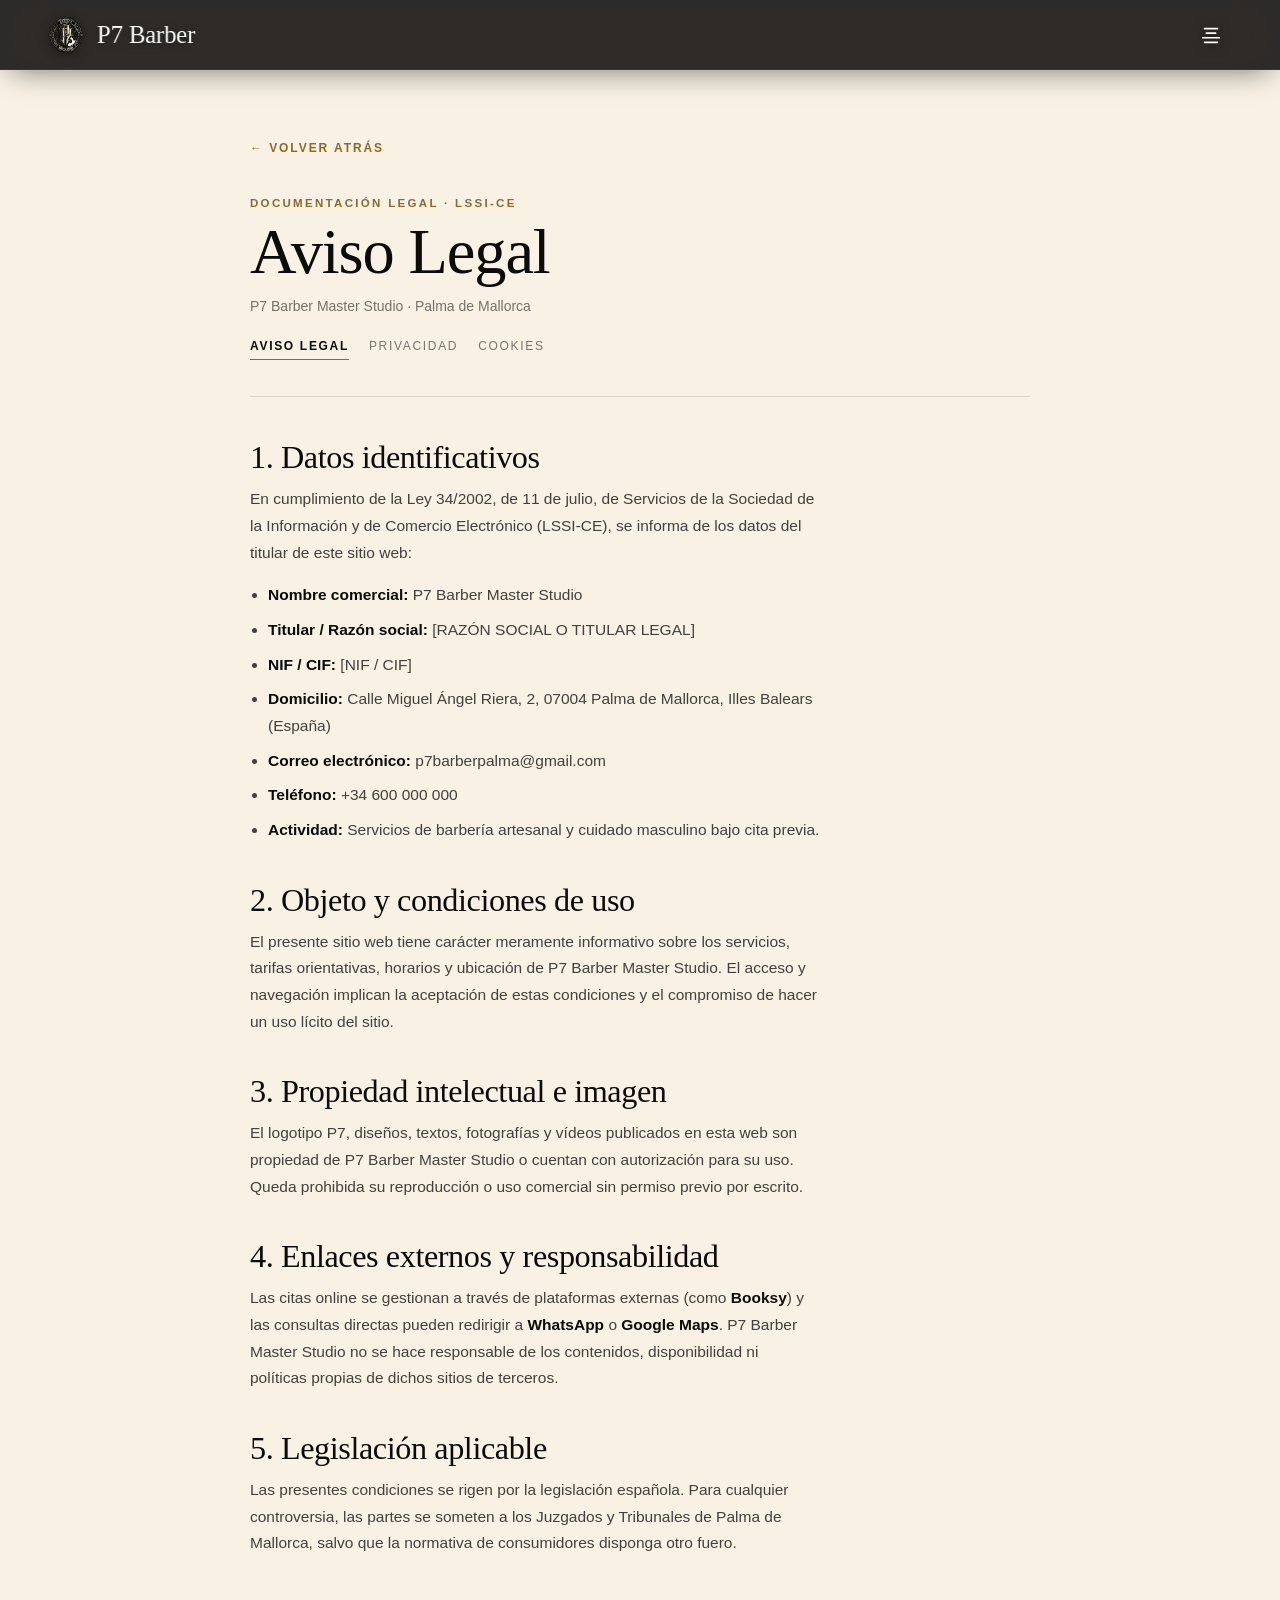
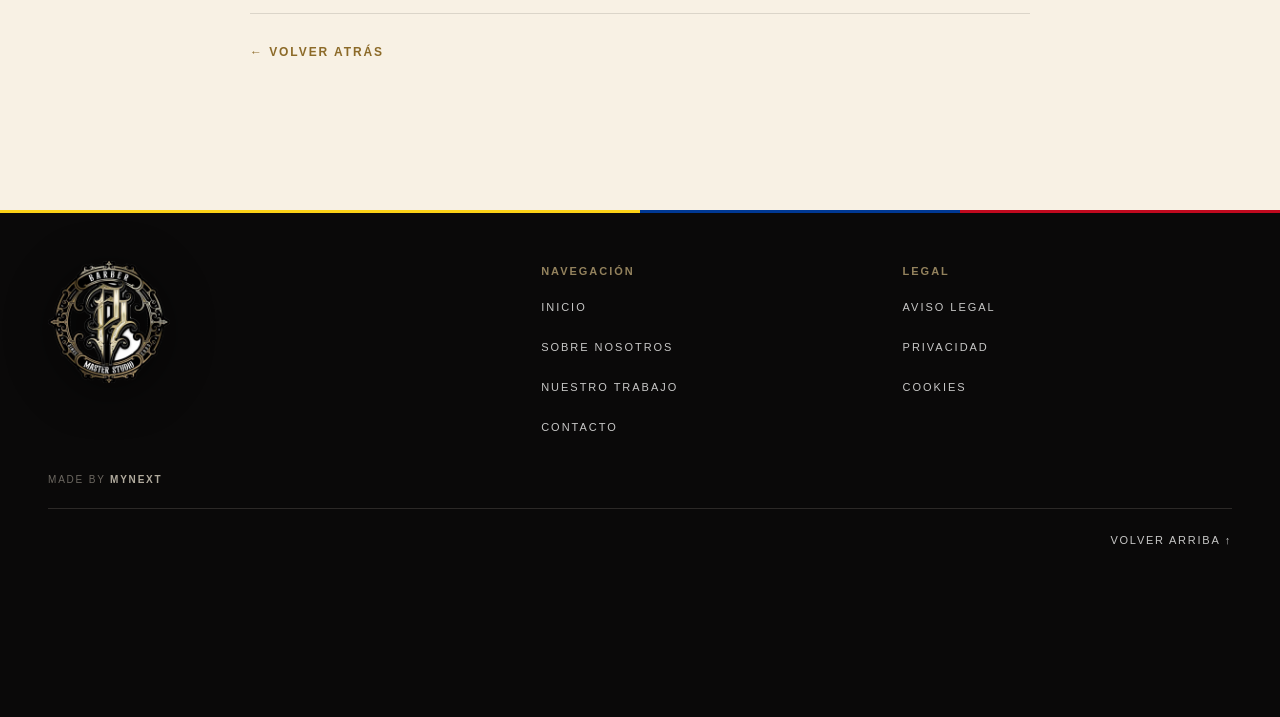
==== aviso-legal.html @ daa776fb "feat(v1): StaggeredMenu pantalla completa movil/tablet con icono Instagram y autoplay continuo en He" ====
<!DOCTYPE html>
<html lang="es">
<head>
  <meta charset="UTF-8" />
  <meta name="viewport" content="width=device-width, initial-scale=1.0, viewport-fit=cover" />
  <title>Aviso Legal · P7 Barber Master Studio</title>
  <meta name="description" content="Aviso legal y condiciones de uso de P7 Barber Master Studio en Palma de Mallorca." />
  <meta name="theme-color" content="#0b0b0c" />
  <meta name="robots" content="noindex, follow" />
  <link rel="icon" type="image/png" href="./assets/img/favicon.png" />
  <link rel="preconnect" href="https://api.fontshare.com" crossorigin />
  <link rel="stylesheet" href="https://api.fontshare.com/v2/css?f[]=boska@400,401,500,501,600,700&f[]=general-sans@400,500,600,700&display=swap" />
  <link rel="stylesheet" href="./assets/css/fonts.css" />
  <link rel="stylesheet" href="./assets/css/site.css?v=20261121" />
  <link rel="stylesheet" href="./assets/css/header.css?v=20261122l" />
  <link rel="stylesheet" href="./assets/css/legal.css?v=20261121" />
  <link rel="stylesheet" href="./assets/css/footer.css?v=20261121" />
</head>
<body class="legal-page">
  <a href="#main-content" class="skip-link">Saltar al contenido</a>

  <!-- HEADER UNIFICADO -->
  <header id="p7-header" class="p7-header" data-scrolled="true" data-always-scrolled="true">
    <div class="p7-header-inner">
      <a href="./index.html#inicio" class="p7-brand" aria-label="P7 Barber Master Studio — Inicio">
        <span class="p7-brand-crest"><img src="./assets/img/opt/logo-p7-256w.webp" alt="Escudo P7 Barber Master Studio" width="36" height="36" decoding="async" /></span>
        <span class="p7-brand-text"><span class="p7-brand-name">P7 Barber</span></span>
      </a>
      <div class="p7-header-actions">
        <button type="button" id="p7-menu-toggle" class="p7-menu-trigger" aria-label="Abrir menú de navegación" aria-controls="p7-mobile-drawer" aria-expanded="false">
          <svg class="p7-align-icon" width="20" height="20" viewBox="0 0 24 24" aria-hidden="true">
            <g fill="none" stroke="currentColor" stroke-linecap="round" stroke-linejoin="round" stroke-width="1.85">
              <path stroke-dasharray="10" stroke-dashoffset="10" d="M12 5h7M12 5h-7"><animate fill="freeze" attributeName="stroke-dashoffset" dur="0.2s" values="10;0" /></path>
              <path stroke-dasharray="8" stroke-dashoffset="8" d="M12 10h5M12 10h-5"><animate fill="freeze" attributeName="stroke-dashoffset" begin="0.16s" dur="0.2s" values="8;0" /></path>
              <path stroke-dasharray="12" stroke-dashoffset="12" d="M12 15h9M12 15h-9"><animate fill="freeze" attributeName="stroke-dashoffset" begin="0.3s" dur="0.2s" values="12;0" /></path>
              <path stroke-dasharray="10" stroke-dashoffset="10" d="M12 20h7M12 20h-7"><animate fill="freeze" attributeName="stroke-dashoffset" begin="0.34s" dur="0.2s" values="10;0" /></path>
            </g>
          </svg>
        </button>
      </div>
    </div>
  </header>

  <!-- MENÚ MÓVIL -->
  <div
  id="p7-mobile-drawer"
  class="p7-drawer"
  aria-hidden="true"
  role="dialog"
  aria-modal="true"
  aria-label="Menú de navegación"
>
  <div class="p7-drawer-backdrop" data-drawer-close aria-hidden="true"></div>

  <!-- Láminas de entrada escalonadas (Amarillo bandera + Rojo Ladrillo) -->
  <div class="p7-sm-prelayers" aria-hidden="true">
    <div class="p7-sm-prelayer p7-sm-prelayer--gold"></div>
    <div class="p7-sm-prelayer p7-sm-prelayer--red"></div>
  </div>

  <div class="p7-drawer-sheet">
    <div class="p7-drawer-top">
      <a href="./index.html#inicio" class="p7-brand p7-drawer-brand" data-drawer-close>
        <span class="p7-brand-crest">
          <img
            src="./assets/img/opt/logo-p7-256w.webp"
            alt="Escudo P7 Barber Master Studio"
            width="32"
            height="32"
            decoding="async"
          >
        </span>
        <span class="p7-brand-name">P7 Barber</span>
      </a>

      <button
        type="button"
        id="p7-menu-close"
        class="p7-sm-close"
        aria-label="Cerrar menú de navegación"
      >
        <span class="p7-sm-close-text">Close</span>
        <span class="p7-sm-close-icon" aria-hidden="true">
          <span></span>
          <span></span>
        </span>
      </button>
    </div>

    <nav class="p7-drawer-nav" aria-label="Navegación móvil">
      <ul class="p7-drawer-list">
        <li class="p7-drawer-item" style="--stagger: 0;">
          <a href="./index.html#inicio" class="p7-drawer-link" data-drawer-close>
            <span class="p7-drawer-label">Inicio</span>
            <span class="p7-drawer-num" aria-hidden="true">01</span>
          </a>
        </li>
        <li class="p7-drawer-item" style="--stagger: 1;">
          <a href="./index.html#sobre-nosotros" class="p7-drawer-link" data-drawer-close>
            <span class="p7-drawer-label">Sobre nosotros</span>
            <span class="p7-drawer-num" aria-hidden="true">02</span>
          </a>
        </li>
        <li class="p7-drawer-item" style="--stagger: 2;">
          <a href="./index.html#nuestro-trabajo" class="p7-drawer-link" data-drawer-close>
            <span class="p7-drawer-label">Nuestro trabajo</span>
            <span class="p7-drawer-num" aria-hidden="true">03</span>
          </a>
        </li>
        <li class="p7-drawer-item" style="--stagger: 3;">
          <a href="./index.html#contacto" class="p7-drawer-link" data-drawer-close>
            <span class="p7-drawer-label">Contacto</span>
            <span class="p7-drawer-num" aria-hidden="true">04</span>
          </a>
        </li>
      </ul>
    </nav>

    <div class="p7-drawer-foot">
      <div class="p7-sm-socials">
        <span class="p7-sm-socials-title">Social</span>
        <a
          href="https://www.instagram.com/p7barberpalma/"
          target="_blank"
          rel="noopener noreferrer"
          class="p7-sm-social-link"
          data-relleno="instagram"
          aria-label="Instagram de P7 Barber Master Studio"
        >
          <svg width="24" height="24" viewBox="0 0 24 24" fill="none" stroke="currentColor" stroke-width="1.75" stroke-linecap="round" stroke-linejoin="round" aria-hidden="true">
            <rect width="20" height="20" x="2" y="2" rx="5" ry="5" />
            <path d="M16 11.37A4 4 0 1 1 12.63 8 4 4 0 0 1 16 11.37z" />
            <line x1="17.5" x2="17.51" y1="6.5" y2="6.5" />
          </svg>
        </a>
      </div>

      <a href="./index.html#reserva" class="liquid-glass-btn p7-sm-cta" data-drawer-close>
        <span class="liquid-glass-surface" aria-hidden="true"></span>
        <span class="liquid-glass-blur" aria-hidden="true"></span>
        <span class="liquid-glass-label">
          <span>Reservar cita</span>
        </span>
      </a>
    </div>
  </div>
</div>

    <!-- CURVED MENU -->
  <div id="p7-curved-menu" class="p7-curved" aria-hidden="true" role="dialog" aria-modal="true" aria-label="Menú de navegación">
    <div class="p7-curved-backdrop" data-curved-close aria-hidden="true"></div>
    <aside class="p7-curved-panel">
      <svg class="p7-curved-svg" aria-hidden="true" preserveAspectRatio="none"><path id="p7-curved-path" d=""></path></svg>
      <div class="p7-curved-inner">
        <div class="p7-curved-head">
          <span class="p7-curved-kicker">Navegación</span>
          <button type="button" id="p7-curved-close" class="p7-menu-trigger p7-menu-trigger--dark" aria-label="Cerrar menú">
            <svg class="p7-align-icon" width="20" height="20" viewBox="0 0 24 24" aria-hidden="true">
              <g fill="none" stroke="currentColor" stroke-linecap="round" stroke-linejoin="round" stroke-width="1.85">
                <path stroke-dasharray="10" stroke-dashoffset="10" d="M12 5h7M12 5h-7"><animate fill="freeze" attributeName="stroke-dashoffset" dur="0.2s" values="10;0" /></path>
                <path stroke-dasharray="8" stroke-dashoffset="8" d="M12 10h5M12 10h-5"><animate fill="freeze" attributeName="stroke-dashoffset" begin="0.16s" dur="0.2s" values="8;0" /></path>
                <path stroke-dasharray="12" stroke-dashoffset="12" d="M12 15h9M12 15h-9"><animate fill="freeze" attributeName="stroke-dashoffset" begin="0.3s" dur="0.2s" values="12;0" /></path>
                <path stroke-dasharray="10" stroke-dashoffset="10" d="M12 20h7M12 20h-7"><animate fill="freeze" attributeName="stroke-dashoffset" begin="0.34s" dur="0.2s" values="10;0" /></path>
              </g>
            </svg>
          </button>
        </div>
        <nav class="p7-curved-nav" aria-label="Secciones principales">
          <a href="./index.html#inicio" class="p7-curved-link" data-curved-close><span class="p7-curved-index">1.</span><span class="p7-curved-text" data-split-text>Inicio</span></a>
          <a href="./index.html#sobre-nosotros" class="p7-curved-link" data-curved-close><span class="p7-curved-index">2.</span><span class="p7-curved-text" data-split-text>Sobre nosotros</span></a>
          <a href="./index.html#nuestro-trabajo" class="p7-curved-link" data-curved-close><span class="p7-curved-index">3.</span><span class="p7-curved-text" data-split-text>Nuestro trabajo</span></a>
          <a href="./index.html#contacto" class="p7-curved-link" data-curved-close><span class="p7-curved-index">4.</span><span class="p7-curved-text" data-split-text>Contacto</span></a>
        </nav>
        <div class="p7-curved-foot">
          <a href="./index.html#reserva" class="p7-curved-cta" data-curved-close><span>Reservar cita</span></a>
          <p class="p7-curved-meta">C/ Miguel Ángel Riera, 2 · Palma · ★ 5,0 en Booksy</p>
        </div>
      </div>
    </aside>
  </div>

  <!-- CONTENIDO LEGAL -->
  <main id="main-content" class="legal-main">
    <article class="legal-shell">
      <a href="./index.html#p7-halftone-footer" class="legal-back" data-nav-back>← Volver atrás</a>

      <header class="legal-header">
        <span class="legal-kicker">Documentación legal · LSSI-CE</span>
        <h1 class="legal-h1">Aviso Legal</h1>
        <p class="legal-updated">P7 Barber Master Studio · Palma de Mallorca</p>
        <nav class="legal-switcher" aria-label="Documentos legales">
          <a href="./aviso-legal.html" aria-current="page">Aviso legal</a>
          <a href="./privacidad.html">Privacidad</a>
          <a href="./cookies.html">Cookies</a>
        </nav>
      </header>

      <div class="legal-body">
        <section class="legal-section">
          <h2>1. Datos identificativos</h2>
          <p>En cumplimiento de la Ley 34/2002, de 11 de julio, de Servicios de la Sociedad de la Información y de Comercio Electrónico (LSSI-CE), se informa de los datos del titular de este sitio web:</p>
          <ul>
            <li><strong>Nombre comercial:</strong> P7 Barber Master Studio</li>
            <li><strong>Titular / Razón social:</strong> [RAZÓN SOCIAL O TITULAR LEGAL]</li>
            <li><strong>NIF / CIF:</strong> [NIF / CIF]</li>
            <li><strong>Domicilio:</strong> Calle Miguel Ángel Riera, 2, 07004 Palma de Mallorca, Illes Balears (España)</li>
            <li><strong>Correo electrónico:</strong> p7barberpalma@gmail.com</li>
            <li><strong>Teléfono:</strong> +34 600 000 000</li>
            <li><strong>Actividad:</strong> Servicios de barbería artesanal y cuidado masculino bajo cita previa.</li>
          </ul>
        </section>

        <section class="legal-section">
          <h2>2. Objeto y condiciones de uso</h2>
          <p>El presente sitio web tiene carácter meramente informativo sobre los servicios, tarifas orientativas, horarios y ubicación de P7 Barber Master Studio. El acceso y navegación implican la aceptación de estas condiciones y el compromiso de hacer un uso lícito del sitio.</p>
        </section>

        <section class="legal-section">
          <h2>3. Propiedad intelectual e imagen</h2>
          <p>El logotipo P7, diseños, textos, fotografías y vídeos publicados en esta web son propiedad de P7 Barber Master Studio o cuentan con autorización para su uso. Queda prohibida su reproducción o uso comercial sin permiso previo por escrito.</p>
        </section>

        <section class="legal-section">
          <h2>4. Enlaces externos y responsabilidad</h2>
          <p>Las citas online se gestionan a través de plataformas externas (como <strong>Booksy</strong>) y las consultas directas pueden redirigir a <strong>WhatsApp</strong> o <strong>Google Maps</strong>. P7 Barber Master Studio no se hace responsable de los contenidos, disponibilidad ni políticas propias de dichos sitios de terceros.</p>
        </section>

        <section class="legal-section">
          <h2>5. Legislación aplicable</h2>
          <p>Las presentes condiciones se rigen por la legislación española. Para cualquier controversia, las partes se someten a los Juzgados y Tribunales de Palma de Mallorca, salvo que la normativa de consumidores disponga otro fuero.</p>
        </section>
      </div>

      <div class="legal-foot-nav">
        <a href="./index.html#p7-halftone-footer" class="legal-back" data-nav-back>← Volver atrás</a>
      </div>
    </article>
  </main>

  <div class="colombia-divider" aria-hidden="true"></div>

  <!-- FOOTER UNIFICADO -->
  <footer id="p7-halftone-footer" class="hwf-root" data-wordmark="P7 barber" aria-label="Pie de página">
    <canvas id="p7-halftone-canvas" aria-hidden="true"></canvas>
    <span class="hwf-sr">P7 Barber Master Studio</span>
    <div class="hwf-top">
      <div class="hwf-brand">
        <a href="./index.html#inicio" class="hwf-logo-link" aria-label="P7 Barber Master Studio — Inicio">
          <img src="./assets/img/opt/logo-p7-512w.webp" alt="Escudo P7 Barber Master Studio" class="hwf-logo-img" width="124" height="124" loading="lazy" decoding="async" />
        </a>
      </div>
      <nav class="hwf-col" aria-label="Navegación">
        <h3>Navegación</h3>
        <ul>
          <li><a href="./index.html#inicio">Inicio</a></li>
          <li><a href="./index.html#sobre-nosotros">Sobre nosotros</a></li>
          <li><a href="./index.html#nuestro-trabajo">Nuestro trabajo</a></li>
          <li><a href="./index.html#contacto">Contacto</a></li>
        </ul>
      </nav>
      <nav class="hwf-col hwf-col--legal" aria-label="Legal">
        <h3>Legal</h3>
        <ul>
          <li><a href="./aviso-legal.html">Aviso legal</a></li>
          <li><a href="./privacidad.html">Privacidad</a></li>
          <li><a href="./cookies.html">Cookies</a></li>
        </ul>
      </nav>
    </div>
    <div class="hwf-credits">
      <a href="https://mynextbymusa.com" target="_blank" rel="noopener noreferrer" class="hwf-credit-link">Made by <strong>MYNEXT</strong></a>
    </div>
    <div class="hwf-rule">
      <div class="hwf-rule-inner">
        <button type="button" id="p7-back-to-top" class="hwf-up">Volver arriba ↑</button>
      </div>
    </div>
  </footer>

  <script defer src="./assets/js/nav-memory.js?v=20261121"></script>
  <script defer src="./assets/js/header.js?v=20261122k"></script>
  <script defer src="./assets/js/footer.js?v=20261121"></script>
</body>
</html>
---- assets/css/fonts.css ----
/* ==========================================================================
   P7 — SISTEMA TIPOGRÁFICO OPCIÓN 1 (BESPOKE LUXURY BARBERSHOP)
   Fuentes Oficiales: Fontshare (Boska, General Sans, Satoshi) + OpenFont/Google Fonts (Rye, Cormorant Garamond)
   ========================================================================== */

@import url('https://api.fontshare.com/v2/css?f[]=boska@400,401,500,501,600,700,701&f[]=general-sans@400,500,600,700&f[]=satoshi@400,500,700&display=swap');
@import url('https://fonts.googleapis.com/css2?family=Cormorant+Garamond:ital,wght@0,500;0,600;0,700;1,400;1,600&family=Rye&display=swap');

:root {
  /* Familias Tipográficas Principales */
  --font-display: 'Boska', 'Cormorant Garamond', Georgia, serif;
  --font-sans: 'General Sans', 'Satoshi', -apple-system, BlinkMacSystemFont, sans-serif;
  --font-sans-alt: 'Satoshi', 'General Sans', -apple-system, BlinkMacSystemFont, sans-serif;
  --font-western: 'Rye', 'Boska', Georgia, serif;
  --font-serif-fallback: 'Cormorant Garamond', Georgia, serif;

  /* Paleta Cromática Oficial P7 (PDF Coolors + Brick Red) */
  --color-carbon-900: #0A0909;
  --color-ebony-950: #0B0702;
  --color-anthracite-800: #242423;
  --color-gold-antique: #AC986C;
  --color-champagne: #C3B9A0;
  --color-silver-titanium: #9D9B95;
  --color-white: #FFFFFF;
  --color-snow: #FDFDFC;
  --color-smoke: #F6F5F5;
  --color-brick-red: #C1091E;
}

/* Clases Utilitarias de Familias */
.font-display {
  font-family: var(--font-display);
  font-feature-settings: "liga" 1, "dlig" 1, "swsh" 1;
}

.font-sans {
  font-family: var(--font-sans);
  font-feature-settings: "ss01" 1, "cv01" 1;
}

.font-satoshi {
  font-family: var(--font-sans-alt);
  font-variant-numeric: tabular-nums;
}

.font-western {
  font-family: var(--font-western);
  letter-spacing: 0.18em;
  text-transform: uppercase;
}

/* Jerarquía Editorial Preconfigurada */
.heading-hero {
  font-family: var(--font-display);
  font-weight: 700;
  line-height: 0.96;
  letter-spacing: -0.02em;
}

.heading-editorial {
  font-family: var(--font-display);
  font-weight: 600;
  line-height: 1.05;
  letter-spacing: -0.015em;
}

.badge-vintage {
  font-family: var(--font-western);
  font-weight: 400;
  font-size: 0.75rem;
  letter-spacing: 0.24em;
  text-transform: uppercase;
}

.price-tabular {
  font-family: var(--font-display);
  font-weight: 700;
  font-variant-numeric: tabular-nums;
  letter-spacing: 0.02em;
}

/* Efecto Metálico Noble para Titulares y Sellos */
.text-gold-gradient {
  background: linear-gradient(135deg, #FDFDFC 0%, #C3B9A0 30%, #AC986C 68%, #786540 100%);
  -webkit-background-clip: text;
  -webkit-text-fill-color: transparent;
  background-clip: text;
}

.border-gold-subtle {
  border-color: rgba(172, 152, 108, 0.3);
}
---- assets/css/site.css ----
/* ==========================================================================
   P7 BARBER MASTER STUDIO — SISTEMA VISUAL (v1)
   Paleta: Esmeralda & Oro + Tonos Joya Colombia (2:1:1)
   Tipografía: Boska (Display) + General Sans (Cuerpo)
   ========================================================================== */

:root {
  /* ========================================================================
     PALETA OFICIAL P7 (PDF COOLORS + BORDADO BRICK RED)
     ======================================================================== */
  /* Bases Oscuras Oficiales (PDF Coolors) */
  --p7-carbon: #0A0909;             /* Fondo general de la web (Carbono Puro) */
  --p7-ebony: #0B0702;              /* Fondo Hero / Cintas del escudo (Ébano) */
  --p7-anthracite: #242423;         /* Tarjetas y superficies elevadas */
  --p7-graphite-elevated: #161514;  /* Superficies secundarias */

  /* Metales Nobles del Escudo (PDF Coolors) */
  --p7-gold-antique: #AC986C;       /* Acento noble principal / Monograma P7 */
  --p7-champagne: #C3B9A0;          /* Champán arena / Oro blanco fino */
  --p7-silver-titanium: #9D9B95;    /* Plata / Titanio satinado */

  /* Blancos y Luminosidad de Lectura (PDF Coolors) */
  --p7-white: #FFFFFF;              /* Titulares y contraste máximo */
  --p7-snow: #FDFDFC;               /* Texto principal de lectura */
  --p7-smoke: #F6F5F5;              /* Texto suave y blanco humo */

  /* Acento de Bordado de Sastrería (Brick Red #C1091E) */
  --p7-brick-red: #C1091E;
  --p7-brick-red-border: rgba(193, 9, 30, 0.55);
  --p7-brick-red-glow: rgba(193, 9, 30, 0.35);

  /* Mapeo de compatibilidad con selectores existentes */
  --emerald-950: #050403;
  --emerald-900: var(--p7-ebony);
  --emerald-800: var(--p7-carbon);
  --emerald-700: var(--p7-anthracite);

  --gold-300: var(--p7-champagne);
  --gold-500: var(--p7-gold-antique);
  --gold-700: #786540;

  --cream-100: var(--p7-snow);
  --cream-200: var(--p7-smoke);
  --cream-ink-muted: rgba(246, 245, 245, 0.78);
  --emerald-ink-muted: var(--p7-silver-titanium);

  /* Tonos joya / sastrería */
  --sapphire-900: #13294B;
  --burgundy-900: var(--p7-brick-red);

  /* Tipografía (solo 2 familias principales) */
  --font-display: 'Boska', Georgia, serif;
  --font-sans: 'General Sans', -apple-system, BlinkMacSystemFont, sans-serif;

  /* Espaciado y ritmos */
  --gutter: clamp(20px, 5vw, 80px);
  --grid-gap: 16px;
  --ease-editorial: cubic-bezier(0.16, 1, 0.3, 1);

  /* Superficies semánticas */
  --bg-hero: var(--p7-ebony);
  --bg-cream: #141313;
  --bg-cream-warm: var(--p7-anthracite);
  --bg-emerald: var(--p7-carbon);
  --bg-footer: var(--p7-carbon);
}

/* ==========================================================================
   RESET Y BASE
   ========================================================================== */

*,
*::before,
*::after {
  box-sizing: border-box;
}

html {
  scroll-behavior: smooth;
  -webkit-text-size-adjust: 100%;
  background-color: #0A0909;
}

@media (prefers-reduced-motion: reduce) {
  html {
    scroll-behavior: auto;
  }
}

body {
  margin: 0;
  font-family: var(--font-sans);
  font-size: 1rem;
  line-height: 1.6;
  font-size-adjust: from-font;
  color: var(--p7-smoke, #F6F5F5);
  background-color: #0A0909;
  -webkit-font-smoothing: antialiased;
  -moz-osx-font-smoothing: grayscale;
}

img,
picture,
video,
svg {
  display: block;
  max-width: 100%;
}

img {
  height: auto;
}

button,
input,
select,
textarea {
  font: inherit;
  color: inherit;
}

a {
  color: inherit;
  text-decoration: none;
}

:focus-visible {
  outline: 2px solid var(--gold-500);
  outline-offset: 3px;
}

/* Skip link accesible */
.skip-link {
  position: fixed;
  top: -100px;
  left: 16px;
  z-index: 100;
  padding: 12px 20px;
  background-color: var(--emerald-900);
  color: var(--cream-100);
  border: 1px solid var(--gold-500);
  font-size: 0.875rem;
  font-weight: 500;
  transition: transform 180ms ease;
}

.skip-link:focus {
  top: 16px;
}

/* ==========================================================================
   LAYOUT 12 COLUMNAS Y CONTENEDORES
   ========================================================================== */

.page-shell,
.site-section {
  overflow-x: clip;
}

.container {
  width: 100%;
  max-width: 1440px;
  margin-inline: auto;
  padding-inline: var(--gutter);
}

.grid-12 {
  display: grid;
  grid-template-columns: repeat(12, minmax(0, 1fr));
  gap: var(--grid-gap);
}

.section-cream {
  background-color: var(--bg-cream);
  color: var(--p7-white, #FFFFFF);
}

.section-cream-warm {
  background-color: var(--bg-cream-warm);
  color: var(--p7-white, #FFFFFF);
}

.section-emerald {
  background-color: var(--bg-emerald);
  color: var(--cream-200);
}

.section-emerald-deep {
  background-color: var(--emerald-900);
  color: var(--cream-200);
}

.section-pad {
  padding-block: clamp(72px, 9vw, 136px);
}

/* ==========================================================================
   TIPOGRAFÍA EDITORIAL (BOSKA + GENERAL SANS)
   ========================================================================== */

.h1-editorial,
.h2-editorial {
  font-family: var(--font-display);
  font-weight: 600;
  font-size-adjust: from-font;
  margin: 0;
  letter-spacing: -0.02em;
}

.h1-editorial {
  font-size: clamp(2.75rem, 6.2vw, 5.75rem);
  line-height: 0.98;
}

.h2-editorial {
  font-size: clamp(2rem, 3.6vw, 3.35rem);
  line-height: 1.04;
}

.lead-copy {
  font-size: clamp(1rem, 1.25vw, 1.125rem);
  line-height: 1.65;
  max-width: 42ch;
  margin: 0;
}

.tabular-nums {
  font-variant-numeric: tabular-nums;
}

/* ==========================================================================
   BARRA DE PROGRESO SUPERIOR Y SEPARADORES 2:1:1
   ========================================================================== */

.scroll-progress {
  position: fixed;
  top: 0;
  left: 0;
  width: 100%;
  height: 2px;
  z-index: 60;
  pointer-events: none;
  background: linear-gradient(90deg, #AC986C 0%, #C3B9A0 60%, #C1091E 100%);
  transform-origin: left center;
  transform: scaleX(0);
}

.separador-sastreria {
  display: block;
  width: 100%;
  height: 1px;
  border: 0;
  margin: 0;
  background: linear-gradient(
    90deg,
    transparent 0%,
    rgba(172, 152, 108, 0.3) 25%,
    rgba(193, 9, 30, 0.5) 50%,
    rgba(172, 152, 108, 0.3) 75%,
    transparent 100%
  );
  transform-origin: left center;
  transform: scaleX(1);
}

.js-ready .separador-sastreria {
  transform: scaleX(0);
  transition: transform 900ms var(--ease-editorial);
}

.js-ready .separador-sastreria.is-visible {
  transform: scaleX(1);
}

@media (prefers-reduced-motion: reduce) {
  .js-ready .separador-sastreria {
    transform: scaleX(1);
    transition: none;
  }
}

/* ==========================================================================
   BOTONES Y ENLACES
   ========================================================================== */

.btn-gold-metallic {
  display: inline-flex;
  align-items: center;
  justify-content: center;
  gap: 10px;
  min-height: 46px;
  padding: 12px 26px;
  background: linear-gradient(135deg, #786540, #C3B9A0 45%, #AC986C 70%, #786540); /* taste-skill-ignore */
  color: var(--p7-carbon, #0A0909);
  font-family: var(--font-sans);
  font-size: 0.9375rem;
  font-weight: 600;
  letter-spacing: 0.02em;
  border: 0;
  cursor: pointer;
  transition: transform 120ms ease, opacity 180ms ease;
}

.btn-gold-metallic:hover {
  opacity: 0.94;
}

.btn-gold-metallic:active {
  transform: scale(0.98);
}

/* ==========================================================================
   COMPONENTE REUTILIZABLE: BOTÓN LIQUID GLASS (21st.dev / Apple Style)
   Fondo 100% transparente con bordado y resplandor Brick Red (#C1091E)
   ========================================================================== */

.liquid-glass-btn {
  position: relative;
  display: inline-flex;
  align-items: center;
  justify-content: center;
  gap: 10px;
  min-height: 52px;
  padding: 0 32px;
  border: 0;
  border-radius: 9999px;
  background-color: transparent;
  color: var(--p7-white, #FFFFFF);
  font-family: var(--font-sans, 'General Sans', sans-serif);
  font-size: 0.9375rem;
  font-weight: 500;
  letter-spacing: 0.02em;
  white-space: nowrap;
  text-decoration: none;
  cursor: pointer;
  isolation: isolate;
  touch-action: manipulation;
  transition:
    transform 300ms cubic-bezier(0.16, 1, 0.3, 1),
    color 250ms cubic-bezier(0.16, 1, 0.3, 1);
}

.liquid-glass-btn:hover {
  transform: scale(1.04);
  color: var(--p7-champagne, #C3B9A0);
}

.liquid-glass-btn:active {
  transform: scale(0.98);
}

.liquid-glass-btn:focus-visible {
  outline: 2px solid var(--p7-brick-red, #C1091E);
  outline-offset: 4px;
}

.liquid-glass-surface {
  position: absolute;
  inset: 0;
  z-index: 0;
  border-radius: 9999px;
  background: transparent;
  border: 1px solid rgba(193, 9, 30, 0.65);
  box-shadow:
    0 0 14px rgba(193, 9, 30, 0.35),
    0 2px 8px rgba(0, 0, 0, 0.35),
    inset 0 0 0 1px rgba(193, 9, 30, 0.40),
    inset 3px 3px 0.5px -3px rgba(255, 255, 255, 0.75),
    inset -3px -3px 0.5px -3px rgba(255, 255, 255, 0.60),
    inset 1px 1px 1px -0.5px rgba(255, 255, 255, 0.45),
    inset -1px -1px 1px -0.5px rgba(255, 255, 255, 0.45);
  transition:
    background-color 300ms cubic-bezier(0.16, 1, 0.3, 1),
    border-color 300ms cubic-bezier(0.16, 1, 0.3, 1),
    box-shadow 300ms cubic-bezier(0.16, 1, 0.3, 1);
}

.liquid-glass-btn:hover .liquid-glass-surface {
  background: rgba(255, 255, 255, 0.06);
  border-color: #C1091E;
  box-shadow:
    0 0 24px rgba(193, 9, 30, 0.60),
    0 4px 16px rgba(0, 0, 0, 0.45),
    inset 0 0 0 1.5px rgba(193, 9, 30, 0.85),
    inset 3px 3px 0.5px -3px rgba(255, 255, 255, 0.90),
    inset -3px -3px 0.5px -3px rgba(255, 255, 255, 0.75);
}

.liquid-glass-btn--dark {
  color: var(--p7-white, #FFFFFF);
}

.liquid-glass-btn--dark .liquid-glass-surface {
  background: transparent;
}

/* Variante Amarillo Bandera de Colombia (#FCD116) */
.liquid-glass-btn--yellow:hover {
  color: #FFE46B;
}

.liquid-glass-btn--yellow:focus-visible {
  outline: 2px solid #FCD116;
  outline-offset: 4px;
}

.liquid-glass-btn--yellow .liquid-glass-surface {
  border: 1px solid rgba(252, 209, 22, 0.78);
  box-shadow:
    0 0 16px rgba(252, 209, 22, 0.42),
    0 2px 8px rgba(0, 0, 0, 0.35),
    inset 0 0 0 1px rgba(252, 209, 22, 0.45),
    inset 3px 3px 0.5px -3px rgba(255, 255, 255, 0.78),
    inset -3px -3px 0.5px -3px rgba(255, 255, 255, 0.62),
    inset 1px 1px 1px -0.5px rgba(255, 255, 255, 0.45),
    inset -1px -1px 1px -0.5px rgba(255, 255, 255, 0.45);
}

.liquid-glass-btn--yellow:hover .liquid-glass-surface {
  background: rgba(252, 209, 22, 0.08);
  border-color: #FCD116;
  box-shadow:
    0 0 26px rgba(252, 209, 22, 0.72),
    0 4px 16px rgba(0, 0, 0, 0.45),
    inset 0 0 0 1.5px rgba(252, 209, 22, 0.90),
    inset 3px 3px 0.5px -3px rgba(255, 255, 255, 0.92),
    inset -3px -3px 0.5px -3px rgba(255, 255, 255, 0.75);
}

.liquid-glass-btn--sm {
  min-height: 44px;
  padding: 0 18px;
  font-size: 0.8125rem;
}

.liquid-glass-blur {
  position: absolute;
  inset: 0;
  z-index: -1;
  border-radius: 9999px;
  overflow: hidden;
  -webkit-backdrop-filter: blur(10px);
  backdrop-filter: url("#container-glass") blur(8px);
}

.liquid-glass-label {
  position: relative;
  z-index: 1;
  display: inline-flex;
  align-items: center;
  gap: 10px;
  pointer-events: none;
}

.liquid-glass-svg {
  position: absolute;
  width: 0;
  height: 0;
  overflow: hidden;
  pointer-events: none;
}

.btn-outline-gold {
  display: inline-flex;
  align-items: center;
  justify-content: center;
  min-height: 44px;
  padding: 10px 20px;
  border: 1px solid var(--gold-500);
  color: var(--cream-100);
  background-color: transparent;
  font-size: 0.875rem;
  font-weight: 500;
  cursor: pointer;
  transition: background-color 180ms ease, color 180ms ease, transform 120ms ease;
}

.btn-outline-gold:hover {
  background-color: var(--gold-500);
  color: var(--emerald-950);
}

.btn-outline-gold:active {
  transform: scale(0.98);
}

.link-subtle {
  display: inline-flex;
  align-items: center;
  min-height: 44px;
  font-size: 0.9375rem;
  color: var(--gold-500);
  border-bottom: 1px solid rgba(201, 164, 92, 0.45);
  transition: color 180ms ease, border-color 180ms ease;
}

.link-subtle:hover {
  color: var(--cream-100);
  border-color: var(--cream-100);
}

.section-cream .link-subtle,
.section-cream-warm .link-subtle {
  color: var(--emerald-900);
  border-color: rgba(11, 46, 34, 0.35);
}

.section-cream .link-subtle:hover,
.section-cream-warm .link-subtle:hover {
  color: var(--gold-700);
  border-color: var(--gold-700);
}

/* ==========================================================================
   HEADER FIJO (SIN BLUR, TRANSPARENTE -> #0B2E22 SÓLIDO)
   ========================================================================== */

.site-header {
  position: fixed;
  top: 3px;
  left: 0;
  right: 0;
  z-index: 50;
  background-color: transparent;
  transition: background-color 240ms ease, box-shadow 240ms ease;
}

.site-header.is-scrolled {
  background-color: var(--emerald-900);
  box-shadow: 0 4px 20px rgba(0, 0, 0, 0.25); /* taste-skill-ignore */
}

.header-inner {
  display: flex;
  align-items: center;
  justify-content: space-between;
  gap: 24px;
  min-height: 74px;
}

.header-brand {
  display: inline-flex;
  align-items: center;
  gap: 12px;
  min-height: 44px;
}

.header-brand img {
  width: 40px;
  height: 40px;
  object-fit: contain;
}

.header-brand-name {
  font-family: var(--font-display);
  font-size: 1.125rem;
  font-weight: 600;
  letter-spacing: 0.04em;
  color: var(--cream-100);
}

.header-nav {
  display: none;
  align-items: center;
  gap: 28px;
}

.header-nav a {
  display: inline-flex;
  align-items: center;
  min-height: 44px;
  font-size: 0.9375rem;
  font-weight: 500;
  color: var(--cream-200);
  transition: color 180ms ease;
}

.header-nav a:hover {
  color: var(--gold-500);
}

.header-actions {
  display: flex;
  align-items: center;
  gap: 12px;
}

.header-cta {
  display: none;
}

.mobile-menu-btn {
  display: inline-flex;
  align-items: center;
  justify-content: center;
  min-width: 44px;
  min-height: 44px;
  padding: 8px;
  background-color: transparent;
  border: 1px solid rgba(201, 164, 92, 0.45);
  color: var(--cream-100);
  cursor: pointer;
  transition: border-color 180ms ease, transform 120ms ease;
}

.mobile-menu-btn:hover {
  border-color: var(--gold-500);
}

.mobile-menu-btn:active {
  transform: scale(0.98);
}

@media (min-width: 960px) {
  .header-nav {
    display: flex;
  }

  .header-cta {
    display: inline-flex;
  }

  .mobile-menu-btn {
    display: none;
  }
}

/* Overlay menú móvil 100dvh */
.mobile-menu {
  position: fixed;
  inset: 0;
  z-index: 80;
  display: flex;
  flex-direction: column;
  justify-content: space-between;
  min-height: 100dvh;
  padding: 24px var(--gutter) 36px;
  background-color: var(--emerald-900);
  color: var(--cream-100);
  opacity: 0;
  visibility: hidden;
  transform: translateY(-8px);
  transition: opacity 220ms ease, transform 220ms ease, visibility 220ms ease;
}

.mobile-menu.is-open {
  opacity: 1;
  visibility: visible;
  transform: translateY(0);
}

.mobile-menu[hidden] {
  display: none;
}

.mobile-menu-top {
  display: flex;
  align-items: center;
  justify-content: space-between;
}

.mobile-menu-links {
  display: flex;
  flex-direction: column;
  gap: 8px;
  list-style: none;
  margin: 0;
  padding: 0;
}

.mobile-menu-links a {
  display: flex;
  align-items: center;
  min-height: 52px;
  font-family: var(--font-display);
  font-size: clamp(1.75rem, 6vw, 2.5rem);
  color: var(--cream-100);
  transition: color 180ms ease, transform 180ms ease;
}

.mobile-menu-links a:hover {
  color: var(--gold-500);
  transform: translateX(6px);
}

.mobile-menu-foot {
  display: flex;
  flex-direction: column;
  gap: 12px;
  padding-top: 24px;
  font-size: 0.875rem;
  color: var(--cream-ink-muted);
}

/* ==========================================================================
   HERO 100SVH ASIMÉTRICO + VÍDEO + KEN BURNS FALLBACK
   ========================================================================== */

.sr-only {
  position: absolute;
  width: 1px;
  height: 1px;
  padding: 0;
  margin: -1px;
  overflow: hidden;
  clip: rect(0, 0, 0, 0);
  white-space: nowrap;
  border: 0;
}

.hero {
  position: relative;
  min-height: 100vh;
  min-height: 100lvh;
  height: 100vh;
  height: 100lvh;
  background-color: #0b0b0c;
  padding: 0;
  overflow: hidden;
  display: flex;
  align-items: flex-end;
  justify-content: center;
}

.hero-bottom-overlay {
  position: relative;
  z-index: 3;
  width: 100%;
  padding: clamp(32px, 6vh, 64px) 24px calc(clamp(32px, 5.5vh, 52px) + env(safe-area-inset-bottom, 0px));
  display: flex;
  flex-direction: column;
  align-items: center;
  text-align: center;
  gap: 14px;
  background: linear-gradient(
    180deg,
    rgba(11, 11, 12, 0) 0%,
    rgba(11, 11, 12, 0.42) 55%,
    rgba(11, 11, 12, 0.72) 100%
  );
}

@media (max-width: 767px) {
  .hero {
    min-height: calc(100vh + 76px);
    min-height: calc(100lvh + 76px);
    height: calc(100vh + 76px);
    height: calc(100lvh + 76px);
  }

  .hero-bottom-overlay {
    padding-bottom: calc(clamp(28px, 5vh, 44px) + env(safe-area-inset-bottom, 0px) + 76px);
    gap: 12px;
  }

  .hero-bottom-overlay .liquid-glass-btn {
    min-height: 44px;
    padding: 0 22px;
    font-size: 0.84rem;
  }
}

.hero-simple-title {
  margin: 0;
  font-family: var(--font-display, 'Boska', serif);
  font-size: clamp(1.95rem, 5.2vw, 3.35rem);
  font-weight: 500;
  line-height: 1.06;
  letter-spacing: -0.02em;
  color: #FFFFFF;
  text-wrap: balance;
  text-shadow:
    0 2px 14px rgba(6, 17, 38, 0.82),
    0 1px 3px rgba(0, 0, 0, 0.75);
}

.hero-simple-btn {
  display: inline-flex;
  align-items: center;
  justify-content: center;
  min-height: 44px;
  padding: 0 26px;
  border-radius: 9999px;
  background: rgba(11, 11, 12, 0.44);
  backdrop-filter: blur(14px);
  -webkit-backdrop-filter: blur(14px);
  border: 1px solid rgba(195, 185, 160, 0.45);
  color: #FFFFFF;
  font-family: var(--font-sans, 'General Sans', sans-serif);
  font-size: 0.78rem;
  font-weight: 500;
  letter-spacing: 0.14em;
  text-transform: uppercase;
  text-decoration: none;
  box-shadow: inset 0 1px 0 rgba(255, 255, 255, 0.12);
  transition:
    background-color 240ms cubic-bezier(0.16, 1, 0.3, 1),
    color 240ms cubic-bezier(0.16, 1, 0.3, 1),
    border-color 240ms cubic-bezier(0.16, 1, 0.3, 1),
    transform 200ms cubic-bezier(0.16, 1, 0.3, 1);
}

.hero-simple-btn:hover {
  background: #AC986C;
  border-color: #AC986C;
  color: #0A0909;
  transform: translateY(-1px);
}

.hero-simple-btn:active {
  transform: scale(0.98);
}

.hero-media {
  position: absolute;
  inset: 0;
  overflow: hidden;
  z-index: 0;
}

.hero-poster-picture,
.hero-poster-media,
.hero-video {
  position: absolute;
  inset: 0;
  width: 100%;
  height: 100%;
  object-fit: cover;
}

.hero-video {
  z-index: 1;
}

.hero-video.is-unavailable {
  display: none;
}

/* Halo azul oscuro difuminado superior e inferior en Hero (solo móvil y tablet) */
@media (max-width: 1024px) {
  .hero-media::before,
  .hero-media::after {
    content: '';
    position: absolute;
    left: 0;
    right: 0;
    z-index: 2;
    pointer-events: none;
  }

  .hero-media::before {
    top: 0;
    height: clamp(82px, 12vh, 115px);
    background: linear-gradient(
      180deg,
      rgba(6, 17, 38, 0.94) 0%,
      rgba(11, 28, 58, 0.72) 38%,
      rgba(19, 41, 75, 0.26) 72%,
      rgba(19, 41, 75, 0) 100%
    );
  }

  .hero-media::after {
    bottom: 0;
    height: clamp(92px, 13.5vh, 130px);
    background: linear-gradient(
      0deg,
      rgba(6, 17, 38, 0.94) 0%,
      rgba(11, 28, 58, 0.72) 40%,
      rgba(19, 41, 75, 0.26) 74%,
      rgba(19, 41, 75, 0) 100%
    );
  }

  .hero-bottom-overlay {
    background: none;
  }
}

@keyframes kenBurnsSlow {
  0% {
    transform: scale(1) translate3d(0, 0, 0);
  }
  100% {
    transform: scale(1.07) translate3d(-1%, -1%, 0);
  }
}

.hero-poster-media.is-ken-burns {
  animation: kenBurnsSlow 22s ease-in-out infinite alternate;
}

@media (prefers-reduced-motion: reduce) {
  .hero-poster-media.is-ken-burns {
    animation: none;
    transform: none;
  }
}

.hero-veil {
  position: absolute;
  inset: 0;
  z-index: 2;
  background: linear-gradient(
    180deg,
    rgba(10, 9, 9, 0.65) 0%,
    rgba(11, 7, 2, 0.48) 45%,
    rgba(10, 9, 9, 0.88) 100%
  ); /* taste-skill-ignore */
}

.hero-content {
  position: relative;
  z-index: 3;
  width: 100%;
}

.hero-crest {
  grid-column: 1 / span 3;
  margin-bottom: clamp(28px, 6vh, 56px);
}

.hero-crest img {
  width: clamp(64px, 7vw, 92px);
  height: auto;
}

.hero-title-wrap {
  grid-column: 1 / -1;
}

.hero-line-mask {
  display: block;
  overflow: hidden;
}

.hero-line {
  display: block;
}

.hero-line-2 {
  margin-left: 0;
}

.hero-sub-wrap {
  grid-column: 1 / -1;
  margin-top: 24px;
  display: flex;
  flex-direction: column;
  align-items: flex-start;
  gap: 20px;
}

.hero-actions {
  display: flex;
  flex-wrap: wrap;
  align-items: center;
  gap: 20px;
}

.hero-meta-row {
  width: 100%;
  display: flex;
  flex-wrap: wrap;
  align-items: center;
  justify-content: space-between;
  gap: 16px;
  margin-top: 12px;
}

.hero-meta-note {
  margin: 0;
  font-size: 0.875rem;
  color: var(--cream-ink-muted);
  letter-spacing: 0.02em;
}

.hero-video-toggle {
  display: inline-flex;
  align-items: center;
  gap: 8px;
  min-height: 44px;
  padding: 8px 14px;
  background-color: rgba(11, 46, 34, 0.72);
  border: 1px solid rgba(201, 164, 92, 0.45);
  color: var(--cream-100);
  font-size: 0.8125rem;
  cursor: pointer;
  transition: border-color 180ms ease, background-color 180ms ease, transform 120ms ease;
}

.hero-video-toggle:hover {
  border-color: var(--gold-500);
  background-color: var(--emerald-900);
}

.hero-video-toggle:active {
  transform: scale(0.98);
}

@media (min-width: 768px) {
  .hero-crest {
    grid-column: 1 / span 2;
  }

  .hero-title-wrap {
    grid-column: 2 / span 10;
  }

  .hero-line-2 {
    margin-left: clamp(48px, 12vw, 180px);
  }

  .hero-sub-wrap {
    grid-column: 4 / span 7;
  }
}

/* Masked line reveal en Hero */
@keyframes heroMaskReveal {
  from {
    transform: translateY(105%);
    opacity: 0;
  }
  to {
    transform: translateY(0);
    opacity: 1;
  }
}

@media (prefers-reduced-motion: no-preference) {
  .hero-line {
    animation: heroMaskReveal 900ms var(--ease-editorial) both;
  }

  .hero-line-2 {
    animation-delay: 110ms;
  }

  .hero-sub-wrap {
    animation: heroMaskReveal 800ms var(--ease-editorial) 240ms both;
  }
}

/* ==========================================================================
   MICROANIMACIONES: [data-reveal] + .parallax-img
   ========================================================================== */

[data-reveal] {
  opacity: 1;
  transform: none;
}

@media (prefers-reduced-motion: no-preference) {
  .js-ready [data-reveal] {
    opacity: 0;
    transform: translateY(20px);
    transition: opacity 650ms var(--ease-editorial), transform 650ms var(--ease-editorial);
  }

  .js-ready [data-reveal][data-delay="1"] { transition-delay: 70ms; }
  .js-ready [data-reveal][data-delay="2"] { transition-delay: 140ms; }
  .js-ready [data-reveal][data-delay="3"] { transition-delay: 210ms; }
  .js-ready [data-reveal][data-delay="4"] { transition-delay: 280ms; }

  .js-ready [data-reveal].is-visible {
    opacity: 1;
    transform: translateY(0);
  }
}

.media-frame {
  position: relative;
  overflow: hidden;
  background-color: var(--emerald-950);
}

.parallax-img {
  width: 100%;
  height: 100%;
  object-fit: cover;
  transform: translate3d(0, var(--parallax-y, 0px), 0) scale(1.06);
  transition: transform 450ms ease-out;
}

@media (prefers-reduced-motion: reduce) {
  .parallax-img {
    transform: none;
  }
}

/* ==========================================================================
   SECCIONES: EL ESTUDIO, GALERÍA, TARIFAS, RESEÑAS, CONTACTO
   ========================================================================== */

/* El Estudio */
.studio-intro {
  grid-column: 1 / -1;
  margin-bottom: clamp(32px, 4vw, 56px);
}

.studio-intro .lead-copy {
  margin-top: 20px;
  color: var(--emerald-ink-muted);
}

.studio-photo-col {
  grid-column: 1 / -1;
  position: relative;
}

.studio-photo-col .media-frame {
  aspect-ratio: 16 / 10;
}

.studio-story-card {
  background-color: #1A1918;
  border: 1px solid rgba(195, 185, 160, 0.16);
  color: #FFFFFF;
  padding: 20px;
  margin-top: 16px;
}

.studio-meta-col {
  grid-column: 1 / -1;
  display: flex;
  flex-direction: column;
  gap: 20px;
}

.studio-map-block {
  background-color: var(--emerald-800);
  color: var(--cream-100);
  padding: 24px;
}

.studio-facts-grid {
  display: grid;
  grid-template-columns: repeat(2, minmax(0, 1fr));
  gap: 16px;
}

.studio-fact-label {
  display: block;
  font-size: 0.875rem;
  text-transform: none;
  letter-spacing: 0.02em;
  color: var(--emerald-ink-muted);
}

.studio-fact-value {
  display: block;
  margin-top: 4px;
  font-family: var(--font-display);
  font-size: 1.25rem;
  font-weight: 600;
  color: var(--p7-gold-antique, #AC986C);
}

@media (min-width: 960px) {
  .studio-intro {
    grid-column: 1 / span 6;
  }

  .studio-photo-col {
    grid-column: 1 / span 8;
  }

  .studio-story-card {
    position: absolute;
    top: 20px;
    right: 20px;
    width: 320px;
    margin-top: 0;
  }

  .studio-meta-col {
    grid-column: 9 / span 4;
  }
}

/* Galería Escalonada */
.gallery-filters {
  display: flex;
  flex-wrap: wrap;
  gap: 10px;
  margin-bottom: 32px;
}

.filter-btn {
  min-height: 44px;
  padding: 8px 18px;
  background-color: transparent;
  border: 1px solid rgba(201, 164, 92, 0.35);
  color: var(--cream-200);
  font-size: 0.875rem;
  cursor: pointer;
  transition: background-color 180ms ease, color 180ms ease, border-color 180ms ease, transform 120ms ease;
}

.filter-btn[aria-pressed="true"],
.filter-btn:hover {
  background-color: var(--gold-500);
  border-color: var(--gold-500);
  color: var(--emerald-950);
}

.filter-btn:active {
  transform: scale(0.98);
}

.gallery-grid {
  display: grid;
  grid-template-columns: repeat(2, minmax(0, 1fr));
  gap: 16px;
}

.gallery-card {
  margin: 0;
  display: flex;
  flex-direction: column;
  gap: 10px;
}

.gallery-card[hidden] {
  display: none;
}

.gallery-trigger {
  display: block;
  width: 100%;
  padding: 0;
  border: 0;
  background: transparent;
  cursor: zoom-in;
  overflow: hidden;
}

.gallery-trigger img {
  width: 100%;
  height: 100%;
  object-fit: cover;
  transition: transform 450ms ease-out;
}

.gallery-trigger:hover img {
  transform: scale(1.03);
}

.gallery-caption {
  display: flex;
  justify-content: space-between;
  gap: 12px;
  font-size: 0.875rem;
}

.gallery-caption-title {
  color: var(--cream-100);
  font-weight: 500;
}

.gallery-caption-cat {
  color: var(--gold-500);
}

@media (min-width: 960px) {
  .gallery-grid {
    grid-template-columns: repeat(4, minmax(0, 1fr));
  }
}

/* Carta de Precios */
.menu-aside {
  grid-column: 1 / -1;
}

.menu-columns {
  grid-column: 1 / -1;
  display: grid;
  grid-template-columns: 1fr;
  gap: 40px;
}

.menu-group-title {
  margin: 0 0 20px;
  font-family: var(--font-display);
  font-size: 1.5rem;
  font-weight: 600;
  color: var(--p7-gold-antique, #AC986C);
}

.menu-item {
  padding-block: 14px;
  transition: transform 200ms ease, color 200ms ease;
}

.menu-item:hover {
  transform: translateX(6px);
}

.menu-item-head {
  display: flex;
  justify-content: space-between;
  align-items: baseline;
  gap: 16px;
  font-size: 1.1875rem;
  font-weight: 500;
  color: #FFFFFF;
}

.menu-item-price {
  font-variant-numeric: tabular-nums;
  font-weight: 600;
}

.menu-item-desc {
  margin: 6px 0 0;
  font-size: 1rem;
  max-width: 36ch;
  color: var(--emerald-ink-muted);
}

@media (min-width: 960px) {
  .menu-aside {
    grid-column: 1 / span 3;
  }

  .menu-columns {
    grid-column: 5 / span 8;
    grid-template-columns: repeat(2, minmax(0, 1fr));
    gap: 48px 64px;
  }
}

/* Reseñas */
.reviews-portrait {
  grid-column: 1 / -1;
}

.reviews-quote-col {
  grid-column: 1 / -1;
}

.review-quote {
  margin: 0;
  font-family: var(--font-display);
  font-size: clamp(1.5rem, 2.5vw, 2.375rem);
  line-height: 1.24;
  color: var(--cream-100);
}

.review-switcher {
  display: flex;
  gap: 10px;
  margin-top: 28px;
}

@media (min-width: 960px) {
  .reviews-portrait {
    grid-column: 2 / span 4;
  }

  .reviews-quote-col {
    grid-column: 7 / span 6;
    padding-top: 96px;
  }
}

/* ==========================================================================
   FOOTER AMPLIO + WORDMARK MONUMENTAL
   ========================================================================== */

.site-footer {
  background-color: var(--bg-footer);
  color: var(--cream-200);
  padding-top: clamp(64px, 8vw, 112px);
  padding-bottom: clamp(32px, 4vw, 56px);
  display: grid;
  grid-template-rows: auto 1fr auto;
  min-height: 85svh;
  overflow-x: clip;
}

.footer-cols {
  display: grid;
  grid-template-columns: repeat(2, minmax(0, 1fr));
  gap: 32px 24px;
}

@media (min-width: 960px) {
  .footer-cols {
    grid-template-columns: repeat(4, minmax(0, 1fr));
  }
}

.footer-col-title {
  margin: 0 0 14px;
  font-family: var(--font-sans);
  font-size: 0.875rem;
  font-weight: 600;
  letter-spacing: 0.02em;
  text-transform: none;
  color: var(--gold-500);
}

.footer-list {
  list-style: none;
  margin: 0;
  padding: 0;
  display: flex;
  flex-direction: column;
  gap: 8px;
  font-size: 0.9375rem;
  color: var(--cream-ink-muted);
}

.footer-list a {
  display: inline-flex;
  align-items: center;
  min-height: 44px;
  transition: color 180ms ease;
}

.footer-list a:hover {
  color: var(--cream-100);
}

.footer-spacer {
  min-height: clamp(48px, 12vh, 140px);
}

.footer-wordmark {
  margin: 0;
  font-family: var(--font-display);
  font-weight: 700;
  font-size: clamp(2.75rem, 13.5vw, 13rem);
  line-height: 0.86;
  letter-spacing: -0.03em;
  text-transform: uppercase;
  color: var(--cream-100);
  white-space: nowrap;
  user-select: none;
}

.footer-legal {
  display: flex;
  flex-wrap: wrap;
  align-items: center;
  justify-content: space-between;
  gap: 12px 24px;
  margin-top: 32px;
  font-size: 0.875rem;
  color: var(--cream-ink-muted);
}

.footer-legal-links {
  display: flex;
  flex-wrap: wrap;
  gap: 16px;
}

.footer-legal-btn {
  background: transparent;
  border: 0;
  padding: 6px 0;
  min-height: 44px;
  color: var(--cream-ink-muted);
  cursor: pointer;
  transition: color 180ms ease;
}

.footer-legal-btn:hover {
  color: var(--gold-500);
}

/* ==========================================================================
   MODALES NATIVOS (<dialog>) CON TOP-LAYER Y @starting-style
   ========================================================================== */

dialog {
  margin: auto;
  padding: 0;
  border: 1px solid rgba(201, 164, 92, 0.35);
  background-color: var(--emerald-900);
  color: var(--cream-100);
  max-width: min(92vw, 860px);
  max-height: 90dvh;
  box-shadow: 0 24px 64px rgba(0, 0, 0, 0.55); /* taste-skill-ignore */
}

dialog[open] {
  display: grid;
  grid-template-rows: auto 1fr;
  opacity: 1;
  transition: opacity 220ms ease, transform 220ms var(--ease-editorial), display 220ms, overlay 220ms;
  transition-behavior: allow-discrete;
}

@media (prefers-reduced-motion: no-preference) {
  dialog[open] {
    transform: scale(1);
  }

  @starting-style {
    dialog[open] {
      opacity: 0;
      transform: scale(0.97);
    }
  }
}

@media (prefers-reduced-motion: reduce) {
  dialog[open] {
    transition-duration: 0.05s;
  }
}

dialog:modal {
  overscroll-behavior: contain;
}

dialog::backdrop {
  overflow: hidden;
  overscroll-behavior: contain;
  background: rgba(10, 9, 9, 0.88);
  backdrop-filter: blur(8px);
  -webkit-backdrop-filter: blur(8px);
}

/* Lightbox limpio sin marcos ni píldoras + X roja arriba derecha */
#lightbox-dialog {
  border: 0;
  background: transparent;
  box-shadow: none;
  max-width: 94vw;
  max-height: 88dvh;
  overflow: visible;
}

#lightbox-dialog[open] {
  display: flex;
  align-items: center;
  justify-content: center;
}

#lightbox-dialog .lightbox-img {
  display: block;
  width: auto;
  height: auto;
  max-width: 92vw;
  max-height: 80dvh;
  object-fit: contain;
  border-radius: 10px;
  box-shadow: 0 24px 64px rgba(0, 0, 0, 0.72);
}

#lightbox-dialog .lightbox-img[hidden] {
  display: none;
}

.lightbox-close {
  position: fixed;
  top: max(16px, env(safe-area-inset-top, 16px));
  right: 16px;
  z-index: 10;
  display: inline-flex;
  align-items: center;
  justify-content: center;
  width: 44px;
  height: 44px;
  padding: 0;
  border: 0;
  background: transparent;
  color: #C1091E;
  cursor: pointer;
  -webkit-tap-highlight-color: transparent;
  transition: transform 180ms ease, opacity 180ms ease;
}

.lightbox-close:hover {
  transform: scale(1.1);
}

.lightbox-close:active {
  transform: scale(0.92);
}

.dialog-head {
  display: flex;
  align-items: center;
  justify-content: space-between;
  gap: 16px;
  padding: 16px 20px;
}

.dialog-title {
  margin: 0;
  font-family: var(--font-display);
  font-size: 1.375rem;
  color: var(--cream-100);
}

.dialog-close {
  display: inline-flex;
  align-items: center;
  justify-content: center;
  min-width: 44px;
  min-height: 44px;
  background: transparent;
  border: 1px solid rgba(201, 164, 92, 0.4);
  color: var(--cream-100);
  cursor: pointer;
  transition: background-color 180ms ease, color 180ms ease;
}

.dialog-close:hover {
  background-color: var(--gold-500);
  color: var(--emerald-950);
}

.dialog-body {
  padding: 20px;
  overflow: auto;
}

.lightbox-img {
  width: 100%;
  max-height: 68dvh;
  object-fit: contain;
}

.lightbox-meta {
  display: flex;
  justify-content: space-between;
  gap: 16px;
  margin-top: 12px;
  font-size: 0.875rem;
  color: var(--cream-ink-muted);
}
---- assets/css/header.css ----
/* ==========================================================================
   HEADER P7 BARBER MASTER STUDIO — Laboratorio Aislado
   Transparente sobre Hero -> Cristal Carbono Oscuro (Glassmorphism) al scroll
   Menú móvil pantalla completa editorial en Boska + Oro + Carbono
   ========================================================================== */

:root {
  --p7-hdr-font-display: 'Boska', Georgia, serif;
  --p7-hdr-font-sans: 'General Sans', -apple-system, BlinkMacSystemFont, sans-serif;
  --p7-hdr-carbon: #0A0909;
  --p7-hdr-carbon-glass: rgba(10, 9, 9, 0.85);
  --p7-hdr-cream: #FDFDFC;
  --p7-hdr-cream-muted: #9D9B95;
  --p7-hdr-gold: #C3B9A0;
  --p7-hdr-gold-deep: #AC986C;
  --p7-hdr-red: #C1091E;
  --p7-hdr-ease: cubic-bezier(0.16, 1, 0.3, 1);
  --p7-hdr-height: 56px;
}

.skip-link {
  position: fixed;
  top: -100px;
  left: 16px;
  z-index: 300;
  padding: 10px 16px;
  background: var(--p7-hdr-gold);
  color: var(--p7-hdr-carbon);
  font-size: 0.875rem;
  font-weight: 600;
  text-decoration: none;
  border-radius: 9999px;
  transition: top 180ms ease;
}

.skip-link:focus {
  top: 16px;
}

/* --------------------------------------------------------------------------
   1. Barra principal del Header
      - Estado inicial (Hero): 100% transparente, sin fondo ni línea inferior
      - Estado scroll (>= 50% del Hero): Cristal Carbono Oscuro sin corte brusco
   -------------------------------------------------------------------------- */
.p7-header {
  position: fixed;
  top: 0;
  left: 0;
  right: 0;
  z-index: 120;
  height: calc(var(--p7-hdr-height) + env(safe-area-inset-top, 0px));
  padding-top: env(safe-area-inset-top, 0px);
  background-color: transparent;
  border-bottom: 0;
  box-shadow: none;
  backdrop-filter: none;
  -webkit-backdrop-filter: none;
  transition:
    background-color 420ms var(--p7-hdr-ease),
    box-shadow 420ms var(--p7-hdr-ease),
    backdrop-filter 420ms var(--p7-hdr-ease),
    -webkit-backdrop-filter 420ms var(--p7-hdr-ease);
}

/* Estado al pasar la mitad del Hero: Cristal Carbono Oscuro elegante */
.p7-header[data-scrolled="true"] {
  background-color: var(--p7-hdr-carbon-glass);
  backdrop-filter: blur(20px) saturate(140%);
  -webkit-backdrop-filter: blur(20px) saturate(140%);
  box-shadow:
    inset 0 -1px 0 rgba(255, 255, 255, 0.06),
    0 10px 30px -10px rgba(0, 0, 0, 0.52);
}

.p7-header-inner {
  width: 100%;
  max-width: 1320px;
  height: 100%;
  margin-inline: auto;
  padding-inline: clamp(16px, 4.5vw, 48px);
  display: flex;
  align-items: center;
  justify-content: space-between;
  gap: 16px;
}

/* Marca (Logo + P7 Barber) */
.p7-brand {
  display: inline-flex;
  align-items: center;
  gap: 9px;
  text-decoration: none;
  color: var(--p7-hdr-cream);
  min-height: 40px;
  flex-shrink: 0;
  -webkit-tap-highlight-color: transparent;
}

.p7-brand-crest {
  position: relative;
  z-index: 2;
  display: inline-flex;
  align-items: center;
  justify-content: center;
  width: 34px;
  height: 34px;
  border-radius: 50%;
  overflow: hidden;
  filter: drop-shadow(0 2px 6px rgba(0, 0, 0, 0.45));
  transition: transform 280ms var(--p7-hdr-ease);
}

.p7-brand-crest img {
  width: 100%;
  height: 100%;
  object-fit: contain;
  display: block;
}

.p7-brand:hover .p7-brand-crest {
  transform: scale(1.05);
}

.p7-brand-text {
  position: relative;
  z-index: 1;
  display: inline-flex;
  align-items: center;
  overflow: hidden;
  padding: 4px 2px;
}

.p7-brand-name {
  display: inline-block;
  font-family: var(--p7-hdr-font-display);
  font-size: clamp(1.0625rem, 2.2vw, 1.35rem);
  font-weight: 500;
  letter-spacing: -0.01em;
  line-height: 1;
  color: var(--p7-hdr-cream);
  text-shadow: 0 1px 10px rgba(0, 0, 0, 0.45);
}

/* Coreografía de entrada al cargar: 1) Escudo entra de izq->der, 2) "P7 Barber" emerge del escudo */
@keyframes p7CrestEnter {
  0% {
    opacity: 0;
    transform: translate3d(-32px, 0, 0) scale(0.92);
  }
  100% {
    opacity: 1;
    transform: translate3d(0, 0, 0) scale(1);
  }
}

@keyframes p7WordEmerge {
  0% {
    opacity: 0;
    transform: translate3d(-100%, 0, 0);
  }
  100% {
    opacity: 1;
    transform: translate3d(0, 0, 0);
  }
}

@media (prefers-reduced-motion: no-preference) {
  .p7-header .p7-brand-crest {
    animation: p7CrestEnter 1050ms cubic-bezier(0.22, 1, 0.36, 1) 120ms both;
    will-change: transform, opacity;
  }

  .p7-header .p7-brand-text .p7-brand-name {
    animation: p7WordEmerge 1150ms cubic-bezier(0.22, 1, 0.36, 1) 740ms both;
    will-change: transform, opacity;
  }
}

/* Navegación central (oculta en móvil, visible en escritorio >= 960px) */
.p7-nav {
  display: none;
}

/* Acciones derecha */
.p7-header-actions {
  display: inline-flex;
  align-items: center;
  gap: 12px;
}

/* Botón Reservar (oculto en móvil para dejar barra ultra limpia; visible en escritorio) */
.p7-header-cta {
  display: none;
}

/* Botón Menú (solo icono limpio flotando sobre el vídeo, sin círculo ni fondo) */
.p7-menu-trigger {
  position: relative;
  display: inline-flex;
  align-items: center;
  justify-content: center;
  width: 44px;
  height: 44px;
  padding: 0;
  margin-right: -6px;
  border-radius: 0;
  border: 0;
  background: transparent;
  backdrop-filter: none;
  -webkit-backdrop-filter: none;
  color: var(--p7-hdr-cream);
  cursor: pointer;
  -webkit-tap-highlight-color: transparent;
  transition: transform 180ms var(--p7-hdr-ease), color 200ms ease;
}

/* Área táctil cómoda >= 44px */
.p7-menu-trigger::before {
  content: '';
  position: absolute;
  inset: -4px;
}

.p7-menu-trigger:hover {
  background: transparent;
}

.p7-menu-trigger:active {
  transform: scale(0.92);
}

.p7-menu-trigger:focus-visible {
  outline: 2px solid var(--p7-hdr-red);
  outline-offset: 3px;
}

.p7-align-icon {
  display: block;
  width: 22px;
  height: 22px;
  color: var(--p7-hdr-red);
  filter: drop-shadow(0 1px 6px rgba(0, 0, 0, 0.55));
  transition: color 220ms ease, transform 220ms var(--p7-hdr-ease);
}

.p7-menu-trigger:hover .p7-align-icon {
  color: #e0152d;
}

/* --------------------------------------------------------------------------
   2. Tablet y Escritorio (>= 768px): CTA Reservar + Botón Curved Menu visible
   -------------------------------------------------------------------------- */
@media (min-width: 768px) {
  :root {
    --p7-hdr-height: 70px;
  }

  .p7-brand {
    gap: 11px;
  }

  .p7-brand-crest {
    width: 36px;
    height: 36px;
  }

  /* CTA Reservar estilo Liquid Glass / Oro sutil */
  .p7-header-cta {
    display: inline-flex;
    align-items: center;
    gap: 8px;
    min-height: 40px;
    padding: 0 20px;
    border-radius: 9999px;
    font-family: var(--p7-hdr-font-sans);
    font-size: 0.8125rem;
    font-weight: 600;
    letter-spacing: 0.04em;
    text-transform: uppercase;
    text-decoration: none;
    color: var(--p7-hdr-cream);
    background: rgba(241, 213, 146, 0.12);
    border: 1px solid rgba(241, 213, 146, 0.38);
    backdrop-filter: blur(12px);
    -webkit-backdrop-filter: blur(12px);
    box-shadow: inset 0 1px 0 rgba(255, 255, 255, 0.12);
    transition:
      background-color 240ms var(--p7-hdr-ease),
      color 240ms var(--p7-hdr-ease),
      border-color 240ms var(--p7-hdr-ease),
      transform 220ms var(--p7-hdr-ease),
      box-shadow 240ms var(--p7-hdr-ease);
  }

  .p7-header-cta:hover {
    background: var(--p7-hdr-gold);
    color: var(--p7-hdr-carbon);
    border-color: var(--p7-hdr-gold);
    transform: translateY(-1px);
    box-shadow: 0 8px 24px -6px rgba(241, 213, 146, 0.35);
  }

  .p7-header-cta:focus-visible {
    outline: 2px solid var(--p7-hdr-gold);
    outline-offset: 3px;
  }

  .p7-menu-trigger {
    display: inline-flex;
    width: 42px;
    height: 42px;
    margin-right: 0;
  }
}

@media (min-width: 1024px) {
  .p7-menu-trigger .p7-align-icon {
    color: var(--p7-hdr-cream);
  }

  .p7-menu-trigger:hover .p7-align-icon {
    color: var(--p7-hdr-gold);
  }
}

/* --------------------------------------------------------------------------
   4. CURVED MENU (Solo Escritorio >= 1024px · 21st.dev)
   -------------------------------------------------------------------------- */
.p7-curved {
  display: none;
}

@media (min-width: 1024px) {
  .p7-curved {
    display: block;
    position: fixed;
    inset: 0;
    z-index: 220;
    visibility: hidden;
    pointer-events: none;
    transition: visibility 0ms linear 820ms;
  }

  .p7-curved.is-open {
    visibility: visible;
    pointer-events: auto;
    transition: visibility 0ms linear 0ms;
  }

  .p7-curved-backdrop {
    position: absolute;
    inset: 0;
    background: rgba(6, 6, 7, 0.62);
    backdrop-filter: blur(10px);
    -webkit-backdrop-filter: blur(10px);
    opacity: 0;
    transition: opacity 520ms cubic-bezier(0.76, 0, 0.24, 1);
  }

  .p7-curved.is-open .p7-curved-backdrop {
    opacity: 1;
  }

  .p7-curved-panel {
    position: fixed;
    top: 0;
    right: 0;
    width: min(100vw, 560px);
    height: 100dvh;
    background-color: #0B0702;
    color: #FFFFFF;
    transform: translateX(calc(100% + 110px));
    transition: transform 800ms cubic-bezier(0.76, 0, 0.24, 1);
    will-change: transform;
  }

  .p7-curved.is-open .p7-curved-panel {
    transform: translateX(0);
  }

  .p7-curved-svg {
    position: absolute;
    top: 0;
    left: -99px;
    width: 100px;
    height: 100%;
    fill: #0B0702;
    stroke: none;
    pointer-events: none;
  }

  .p7-curved-inner {
    position: relative;
    z-index: 1;
    height: 100%;
    padding: clamp(32px, 4.5vh, 48px) clamp(36px, 5vw, 68px);
    display: flex;
    flex-direction: column;
    justify-content: space-between;
  }

  .p7-curved-head {
    display: flex;
    align-items: center;
    justify-content: space-between;
    padding-bottom: 18px;
    border-bottom: 1px solid rgba(195, 185, 160, 0.16);
  }

  .p7-curved-kicker {
    font-family: var(--p7-hdr-font-sans);
    font-size: 0.75rem;
    font-weight: 600;
    letter-spacing: 0.22em;
    text-transform: uppercase;
    color: var(--p7-hdr-gold, #AC986C);
  }

  .p7-menu-trigger--dark {
    background: rgba(255, 255, 255, 0.08);
    border-color: rgba(195, 185, 160, 0.2);
    color: #FFFFFF;
  }

  .p7-menu-trigger--dark .p7-align-icon {
    color: #FFFFFF;
  }

  .p7-menu-trigger--dark:hover {
    background: #242423;
    border-color: #AC986C;
  }

  .p7-menu-trigger--dark:hover .p7-align-icon {
    color: var(--p7-hdr-gold, #AC986C);
  }

  .p7-curved-nav {
    display: flex;
    flex-direction: column;
    margin-block: auto;
    padding-block: 16px;
  }

  .p7-curved-link {
    display: flex;
    align-items: baseline;
    gap: 14px;
    padding: clamp(18px, 2.8vh, 26px) 0;
    border-bottom: 1px solid rgba(195, 185, 160, 0.12);
    text-decoration: none;
    color: #FFFFFF;
    text-transform: uppercase;
    transition: border-color 320ms ease, color 320ms ease;
  }

  .p7-curved-link:hover {
    border-bottom-color: #AC986C;
  }

  .p7-curved-index {
    font-family: var(--p7-hdr-font-display);
    font-style: italic;
    font-size: clamp(1.35rem, 2.2vw, 1.75rem);
    font-weight: 400;
    color: #AC986C;
    min-width: 28px;
  }

  .p7-curved-text {
    display: inline-flex;
    flex-wrap: wrap;
    font-family: var(--p7-hdr-font-sans);
    font-size: clamp(1.65rem, 2.7vw, 2.35rem);
    font-weight: 300;
    letter-spacing: -0.015em;
    line-height: 1.05;
    transition: transform 380ms cubic-bezier(0.16, 1, 0.3, 1);
  }

  .p7-curved-char {
    display: inline-block;
    transition:
      transform 420ms cubic-bezier(0.16, 1, 0.3, 1),
      color 260ms ease;
    transition-delay: calc(var(--char-i, 0) * 18ms);
  }

  .p7-curved-link:hover .p7-curved-text {
    transform: translateX(-8px);
  }

  .p7-curved-link:hover .p7-curved-char {
    transform: translateX(12px);
    color: #C3B9A0;
  }

  .p7-curved-foot {
    display: flex;
    flex-direction: column;
    gap: 14px;
    padding-top: 20px;
  }

  .p7-curved-cta {
    display: inline-flex;
    align-items: center;
    justify-content: center;
    gap: 10px;
    width: 100%;
    min-height: 52px;
    padding: 0 24px;
    border-radius: 9999px;
    background: linear-gradient(135deg, #786540, #C3B9A0 45%, #AC986C 70%, #786540);
    color: #0A0909;
    font-family: var(--p7-hdr-font-sans);
    font-size: 0.875rem;
    font-weight: 600;
    letter-spacing: 0.08em;
    text-transform: uppercase;
    text-decoration: none;
    transition:
      background-color 240ms var(--p7-hdr-ease),
      color 240ms var(--p7-hdr-ease),
      transform 200ms var(--p7-hdr-ease);
  }

  .p7-curved-cta:hover {
    background: #AC986C;
    color: #0A0909;
    transform: translateY(-1px);
  }

  .p7-curved-meta {
    margin: 0;
    text-align: center;
    font-family: var(--p7-hdr-font-sans);
    font-size: 0.72rem;
    letter-spacing: 0.08em;
    text-transform: uppercase;
    color: #9D9B95;
  }
}

/* --------------------------------------------------------------------------
   3. StaggeredMenu Móvil y Tablet (< 1024px · Adaptado de React Bits)
   -------------------------------------------------------------------------- */
.p7-drawer {
  position: fixed;
  inset: 0;
  z-index: 200;
  visibility: hidden;
  pointer-events: none;
  transition: visibility 0ms linear 480ms;
}

.p7-drawer.is-open {
  visibility: visible;
  pointer-events: auto;
  transition: visibility 0ms linear 0ms;
}

@media (min-width: 1024px) {
  .p7-drawer {
    display: none;
  }
}

.p7-drawer-backdrop {
  position: absolute;
  inset: 0;
  background: rgba(6, 6, 7, 0.65);
  backdrop-filter: blur(8px);
  -webkit-backdrop-filter: blur(8px);
  opacity: 0;
  transition: opacity 380ms cubic-bezier(0.16, 1, 0.3, 1);
}

.p7-drawer.is-open .p7-drawer-backdrop {
  opacity: 1;
}

/* Láminas de entrada escalonadas (StaggeredMenu prelayers) */
.p7-sm-prelayers {
  position: fixed;
  inset: 0;
  width: 100%;
  pointer-events: none;
  z-index: 1;
}

.p7-sm-prelayer {
  position: absolute;
  inset: 0;
  transform: translate3d(100%, 0, 0);
  transition: transform 360ms cubic-bezier(0.76, 0, 0.24, 1);
  will-change: transform;
}

.p7-sm-prelayer--gold {
  background: #FCD116;
  transition-delay: 60ms;
}

.p7-sm-prelayer--red {
  background: #C1091E;
  transition-delay: 0ms;
}

.p7-drawer.is-open .p7-sm-prelayer--gold {
  transform: translate3d(0, 0, 0);
  transition: transform 480ms cubic-bezier(0.16, 1, 0.3, 1) 0ms;
}

.p7-drawer.is-open .p7-sm-prelayer--red {
  transform: translate3d(0, 0, 0);
  transition: transform 480ms cubic-bezier(0.16, 1, 0.3, 1) 70ms;
}

.p7-drawer-sheet {
  position: fixed;
  inset: 0;
  z-index: 2;
  width: 100%;
  height: 100dvh;
  display: flex;
  flex-direction: column;
  justify-content: space-between;
  padding: env(safe-area-inset-top, 0px) clamp(24px, 6vw, 38px) calc(28px + env(safe-area-inset-bottom, 0px));
  background: #0A0909;
  transform: translate3d(100%, 0, 0);
  transition: transform 340ms cubic-bezier(0.76, 0, 0.24, 1) 0ms;
  will-change: transform;
  overflow-y: auto;
}

.p7-drawer.is-open .p7-drawer-sheet {
  transform: translate3d(0, 0, 0);
  transition: transform 620ms cubic-bezier(0.16, 1, 0.3, 1) 140ms;
}

.p7-drawer-top {
  height: var(--p7-hdr-height);
  display: flex;
  align-items: center;
  justify-content: space-between;
  flex-shrink: 0;
}

/* Botón Close × estilo StaggeredMenu */
.p7-sm-close {
  display: inline-flex;
  align-items: center;
  gap: 8px;
  min-height: 44px;
  padding: 0 4px;
  border: 0;
  background: transparent;
  color: var(--p7-hdr-cream);
  font-family: var(--p7-hdr-font-sans);
  font-size: 0.9375rem;
  font-weight: 500;
  letter-spacing: 0.01em;
  cursor: pointer;
  -webkit-tap-highlight-color: transparent;
  transition: color 200ms ease, transform 200ms ease;
}

.p7-sm-close:hover {
  color: var(--p7-hdr-red);
}

.p7-sm-close:active {
  transform: scale(0.95);
}

.p7-sm-close-icon {
  position: relative;
  width: 14px;
  height: 14px;
  display: inline-block;
  transition: transform 360ms cubic-bezier(0.16, 1, 0.3, 1);
}

.p7-sm-close:hover .p7-sm-close-icon {
  transform: rotate(90deg);
}

.p7-sm-close-icon span {
  position: absolute;
  top: 50%;
  left: 0;
  width: 100%;
  height: 1.8px;
  background: currentColor;
  border-radius: 2px;
}

.p7-sm-close-icon span:first-child {
  transform: translateY(-50%) rotate(45deg);
}

.p7-sm-close-icon span:last-child {
  transform: translateY(-50%) rotate(-45deg);
}

/* Enlaces grandes StaggeredMenu + superíndice 01–04 */
.p7-drawer-nav {
  flex: 1;
  display: flex;
  align-items: center;
  padding-block: 24px;
}

.p7-drawer-list {
  list-style: none;
  margin: 0;
  padding: 0;
  width: 100%;
  display: flex;
  flex-direction: column;
  gap: clamp(12px, 2.4vh, 20px);
}

.p7-drawer-item {
  overflow: hidden;
}

.p7-drawer-link {
  display: inline-flex;
  align-items: flex-start;
  gap: 8px;
  padding-block: 4px;
  text-decoration: none;
  color: var(--p7-hdr-cream);
  -webkit-tap-highlight-color: transparent;
  transform: translateY(115%) rotate(6deg);
  transform-origin: 0% 100%;
  opacity: 0;
  transition:
    transform 420ms cubic-bezier(0.76, 0, 0.24, 1) 0ms,
    opacity 240ms ease 0ms,
    color 220ms ease;
}

.p7-drawer.is-open .p7-drawer-link {
  transform: translateY(0) rotate(0deg);
  opacity: 1;
  transition:
    transform 720ms cubic-bezier(0.16, 1, 0.3, 1) calc(220ms + var(--stagger, 0) * 75ms),
    opacity 460ms ease calc(220ms + var(--stagger, 0) * 75ms),
    color 220ms ease;
}

.p7-drawer-link:active,
.p7-drawer-link:hover {
  color: var(--p7-hdr-red);
}

.p7-drawer-label {
  font-family: var(--p7-hdr-font-sans);
  font-size: clamp(2rem, 8.2vw, 2.75rem);
  font-weight: 600;
  line-height: 1.04;
  letter-spacing: -0.03em;
  text-transform: uppercase;
}

.p7-drawer-num {
  font-family: var(--p7-hdr-font-sans);
  font-size: 0.875rem;
  font-weight: 500;
  line-height: 1;
  color: var(--p7-hdr-red);
  margin-top: 4px;
  opacity: 0;
  transition: opacity 380ms ease 0ms;
}

.p7-drawer.is-open .p7-drawer-num {
  opacity: 1;
  transition: opacity 480ms ease calc(320ms + var(--stagger, 0) * 75ms);
}

/* Pie StaggeredMenu: solo Instagram + botón Liquid Glass Reservar cita */
.p7-drawer-foot {
  display: flex;
  flex-direction: column;
  gap: 18px;
  padding-top: 18px;
  opacity: 0;
  transform: translateY(18px);
  transition:
    opacity 320ms ease 0ms,
    transform 360ms ease 0ms;
}

.p7-drawer.is-open .p7-drawer-foot {
  opacity: 1;
  transform: translateY(0);
  transition:
    opacity 480ms ease 420ms,
    transform 520ms cubic-bezier(0.16, 1, 0.3, 1) 420ms;
}

.p7-sm-socials {
  display: flex;
  flex-direction: column;
  gap: 6px;
}

.p7-sm-socials-title {
  font-family: var(--p7-hdr-font-sans);
  font-size: 0.75rem;
  font-weight: 600;
  letter-spacing: 0.14em;
  text-transform: uppercase;
  color: var(--p7-hdr-red);
}

.p7-sm-social-link {
  display: inline-flex;
  align-items: center;
  justify-content: center;
  width: 44px;
  height: 44px;
  margin-left: -10px;
  color: var(--p7-hdr-cream);
  text-decoration: none;
  transition: color 220ms ease, transform 220ms ease;
}

.p7-sm-social-link:hover {
  color: var(--p7-hdr-red);
  transform: scale(1.08);
}

.p7-sm-cta {
  width: 100%;
}

@media (prefers-reduced-motion: reduce) {
  .p7-header,
  .p7-drawer,
  .p7-drawer-backdrop,
  .p7-drawer-sheet,
  .p7-drawer-item,
  .p7-drawer-foot,
  .p7-burger-line {
    transition: none !important;
  }
}


/* Separador fino bandera de Colombia entre secciones (proporción sastrería 2:1:1) */
.colombia-divider {
  display: block;
  width: 100%;
  height: 3px;
  border: 0;
  margin: 0;
  background: linear-gradient(
    90deg,
    #fcd116 0%,
    #fcd116 50%,
    #003893 50%,
    #003893 75%,
    #C1091E 75%,
    #C1091E 100%
  );
  opacity: 1;
}
---- assets/css/legal.css ----
/* ==========================================================================
   PÁGINAS LEGALES — P7 Barber Master Studio (Aviso Legal · Privacidad · Cookies)
   Estética editorial limpia sobre Crema #F8F1E4 · Full Responsive
   ========================================================================== */

.legal-page {
  background-color: #f8f1e4;
  color: #141416;
  min-height: 100svh;
  overflow-x: clip;
}

.legal-main {
  padding-top: calc(var(--p7-hdr-height, 64px) + clamp(32px, 5vw, 64px));
  padding-bottom: clamp(64px, 9vw, 112px);
  padding-inline: clamp(20px, 5vw, 48px);
}

.legal-shell {
  width: 100%;
  max-width: 780px;
  margin-inline: auto;
}

.legal-back {
  display: inline-flex;
  align-items: center;
  gap: 8px;
  margin-bottom: clamp(24px, 4vw, 36px);
  font-family: var(--font-sans, 'General Sans', sans-serif);
  font-size: 0.75rem;
  font-weight: 600;
  letter-spacing: 0.16em;
  text-transform: uppercase;
  color: #8c6a28;
  text-decoration: none;
  transition: color 200ms ease, transform 200ms cubic-bezier(0.16, 1, 0.3, 1);
}

.legal-back:hover {
  color: #0b0b0c;
  transform: translateX(-3px);
}

.legal-header {
  padding-bottom: clamp(24px, 4vw, 36px);
  border-bottom: 1px solid rgba(11, 11, 12, 0.12);
}

.legal-kicker {
  display: block;
  margin-bottom: 10px;
  font-family: var(--font-sans, 'General Sans', sans-serif);
  font-size: 0.72rem;
  font-weight: 600;
  letter-spacing: 0.2em;
  text-transform: uppercase;
  color: #8c6a28;
}

.legal-h1 {
  margin: 0;
  font-family: var(--font-display, 'Boska', serif);
  font-size: clamp(2.1rem, 5.2vw, 3.5rem);
  font-weight: 400;
  line-height: 1.04;
  letter-spacing: -0.02em;
  color: #0b0b0c;
}

.legal-updated {
  margin: 14px 0 0;
  font-family: var(--font-sans, 'General Sans', sans-serif);
  font-size: 0.875rem;
  color: rgba(20, 20, 22, 0.58);
}

.legal-switcher {
  display: flex;
  flex-wrap: wrap;
  gap: 8px 20px;
  margin-top: 20px;
  font-family: var(--font-sans, 'General Sans', sans-serif);
  font-size: 0.75rem;
  letter-spacing: 0.14em;
  text-transform: uppercase;
}

.legal-switcher a {
  color: rgba(20, 20, 22, 0.56);
  text-decoration: none;
  padding-bottom: 3px;
  border-bottom: 1px solid transparent;
  transition: color 200ms ease, border-color 200ms ease;
}

.legal-switcher a:hover,
.legal-switcher a[aria-current="page"] {
  color: #0b0b0c;
  font-weight: 600;
  border-bottom-color: #8c6a28;
}

.legal-body {
  display: flex;
  flex-direction: column;
  gap: clamp(28px, 4vw, 40px);
  padding-top: clamp(28px, 4.5vw, 44px);
}

.legal-section {
  display: flex;
  flex-direction: column;
  gap: 12px;
}

.legal-section h2 {
  margin: 0;
  font-family: var(--font-display, 'Boska', serif);
  font-size: clamp(1.35rem, 2.5vw, 1.75rem);
  font-weight: 500;
  line-height: 1.18;
  letter-spacing: -0.015em;
  color: #0b0b0c;
}

.legal-section p,
.legal-section li {
  margin: 0;
  font-family: var(--font-sans, 'General Sans', sans-serif);
  font-size: 0.96875rem;
  line-height: 1.72;
  color: rgba(20, 20, 22, 0.8);
  max-width: 66ch;
}

.legal-section strong {
  font-weight: 600;
  color: #0b0b0c;
}

.legal-section ul {
  margin: 4px 0 0;
  padding-left: 18px;
  display: flex;
  flex-direction: column;
  gap: 8px;
}

.legal-section a {
  color: #8c6a28;
  text-decoration: underline;
  text-underline-offset: 3px;
}

.legal-section a:hover {
  color: #0b0b0c;
}

.legal-foot-nav {
  margin-top: clamp(36px, 5vw, 56px);
  padding-top: 24px;
  border-top: 1px solid rgba(11, 11, 12, 0.12);
}
---- assets/css/footer.css ----
/* ==========================================================================
   HALFTONE WORDMARK FOOTER — P7 Barber Master Studio
   Adaptado de 21st.dev (HalftoneWordmarkFooter) a HTML/CSS/JS puro
   Full Responsive: Móvil (320px+) · Tablet (680px+) · Escritorio (1024px+)
   ========================================================================== */

.hwf-root {
  --hwf-bg: #0A0909;
  --hwf-ink: #FDFDFC;
  --hwf-warm: #AC986C;
  --hwf-mono: 'General Sans', -apple-system, BlinkMacSystemFont, sans-serif;

  position: relative;
  width: 100%;
  height: clamp(460px, 56svh, 540px);
  overflow: hidden;
  isolation: isolate;
  background: var(--hwf-bg);
  color: var(--hwf-ink);
  -webkit-font-smoothing: antialiased;
  touch-action: pan-y;
}

.hwf-root canvas {
  position: absolute;
  inset: 0;
  width: 100%;
  height: 100%;
  display: block;
  max-width: none;
  pointer-events: none;
}

.hwf-sr {
  position: absolute;
  width: 1px;
  height: 1px;
  overflow: hidden;
  clip-path: inset(50%);
  white-space: nowrap;
}

/* Cabecera superior: Logo P7 sin fondo + Navegación + Legal */
.hwf-top {
  position: relative;
  z-index: 1;
  width: 100%;
  max-width: 1320px;
  margin-inline: auto;
  display: grid;
  grid-template-columns: minmax(0, 1.4fr) repeat(2, minmax(0, 1fr));
  align-items: start;
  gap: 24px 32px;
  padding: clamp(32px, 4.2vw, 48px) clamp(22px, 4.5vw, 48px) 0;
  font-family: var(--hwf-mono);
  font-size: 0.6875rem;
  letter-spacing: 0.18em;
  text-transform: uppercase;
  line-height: 1.85;
}

.hwf-brand {
  display: flex;
  align-items: flex-start;
}

.hwf-logo-link {
  display: inline-flex;
  align-items: center;
  justify-content: center;
  text-decoration: none;
  -webkit-tap-highlight-color: transparent;
  transition: transform 280ms cubic-bezier(0.16, 1, 0.3, 1), opacity 220ms ease;
}

.hwf-logo-link:hover {
  transform: scale(1.04);
}

.hwf-logo-img {
  width: clamp(96px, 9.5vw, 124px);
  height: auto;
  display: block;
  object-fit: contain;
  background: transparent;
  filter: drop-shadow(0 8px 22px rgba(0, 0, 0, 0.5));
}

.hwf-col h3 {
  margin: 0 0 8px;
  font: inherit;
  font-weight: 600;
  color: var(--hwf-warm);
  opacity: 0.85;
}

.hwf-col ul {
  list-style: none;
  margin: 0;
  padding: 0;
  display: flex;
  flex-direction: column;
  gap: 4px;
}

.hwf-col a,
.hwf-col button,
.hwf-up {
  display: inline-flex;
  align-items: center;
  min-height: 36px;
  color: inherit;
  text-decoration: none;
  opacity: 0.78;
  background: none;
  border: 0;
  padding: 4px 0;
  font: inherit;
  letter-spacing: inherit;
  text-transform: inherit;
  cursor: pointer;
  -webkit-tap-highlight-color: transparent;
  background-image: linear-gradient(var(--hwf-warm), var(--hwf-warm));
  background-size: 0% 1px;
  background-repeat: no-repeat;
  background-position: 0 100%;
  transition:
    opacity 240ms ease,
    color 240ms ease,
    background-size 340ms cubic-bezier(0.2, 0.7, 0.1, 1);
}

.hwf-col a:hover,
.hwf-col button:hover,
.hwf-up:hover {
  opacity: 1;
  color: var(--hwf-warm);
  background-size: 100% 1px;
}

.hwf-col a:focus-visible,
.hwf-col button:focus-visible,
.hwf-up:focus-visible {
  outline: 1px solid var(--hwf-warm);
  outline-offset: 4px;
  opacity: 1;
}

/* Créditos MYNEXT (encima de la línea separadora) */
.hwf-credits {
  position: relative;
  z-index: 1;
  width: 100%;
  max-width: 1320px;
  margin-inline: auto;
  padding: clamp(18px, 2.4vw, 26px) clamp(22px, 4.5vw, 48px) 0;
  display: flex;
  justify-content: flex-start;
  font-family: var(--hwf-mono);
  font-size: 0.625rem;
  letter-spacing: 0.18em;
  text-transform: uppercase;
}

.hwf-credit-link {
  color: rgba(243, 234, 216, 0.42);
  text-decoration: none;
  transition: color 220ms ease;
}

.hwf-credit-link strong {
  font-weight: 600;
  color: rgba(243, 234, 216, 0.72);
  transition: color 220ms ease;
}

.hwf-credit-link:hover,
.hwf-credit-link:hover strong {
  color: var(--hwf-warm);
}

/* Línea separadora + solo Volver arriba */
.hwf-rule {
  position: relative;
  z-index: 1;
  width: 100%;
  max-width: 1320px;
  margin-inline: auto;
  padding: clamp(14px, 2vw, 20px) clamp(22px, 4.5vw, 48px) 0;
}

.hwf-rule-inner {
  display: flex;
  justify-content: flex-end;
  align-items: center;
  gap: 14px;
  padding-top: 14px;
  border-top: 1px solid rgba(243, 234, 216, 0.14);
  font-family: var(--hwf-mono);
  font-size: 0.6875rem;
  letter-spacing: 0.16em;
  text-transform: uppercase;
}

/* Móvil (< 680px): Amplio, aireado, tipografía fina y sin solape con el wordmark */
@media (max-width: 679px) {
  .hwf-root {
    height: 548px;
  }

  .hwf-top {
    grid-template-columns: minmax(0, 1fr) minmax(0, 1fr);
    gap: 24px 20px;
    padding: 32px 24px 0;
    font-size: 0.625rem;
    letter-spacing: 0.13em;
    line-height: 1.75;
  }

  .hwf-brand {
    grid-column: 1 / -1;
    justify-content: center;
  }

  .hwf-logo-img {
    width: 74px;
  }

  .hwf-col h3 {
    margin-bottom: 10px;
  }

  .hwf-col--legal {
    text-align: right;
    justify-self: end;
  }

  .hwf-col--legal ul {
    align-items: flex-end;
  }

  .hwf-col ul {
    gap: 9px;
  }

  .hwf-credits {
    justify-content: center;
    padding: 16px 24px 0;
    font-size: 0.6rem;
    letter-spacing: 0.2em;
  }

  .hwf-rule {
    padding: 12px 24px 0;
  }

  .hwf-rule-inner {
    padding-top: 12px;
    font-size: 0.625rem;
    letter-spacing: 0.14em;
  }
}

@media (min-width: 680px) and (max-width: 1023px) {
  .hwf-root {
    height: 450px;
  }
}

@media (prefers-reduced-motion: reduce) {
  .hwf-col a,
  .hwf-col button,
  .hwf-up,
  .hwf-logo-link {
    transition: none;
  }
}
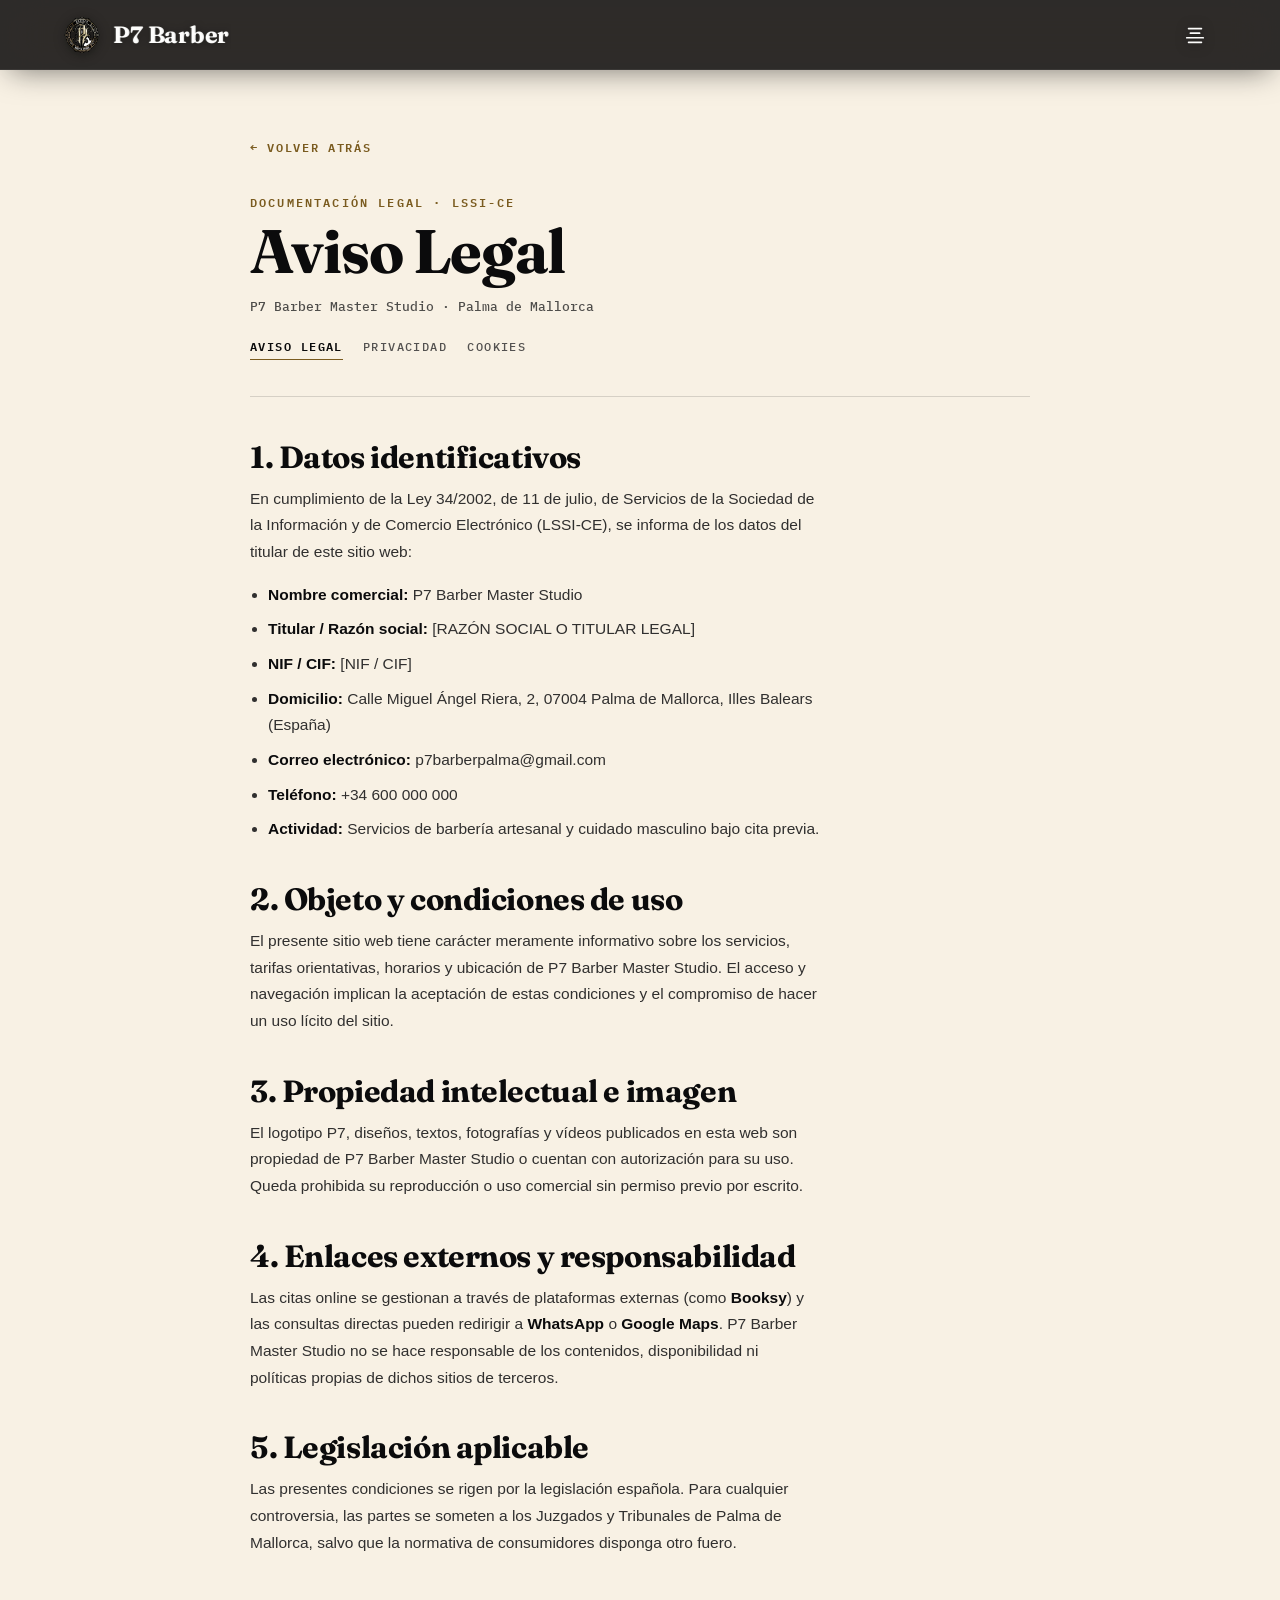
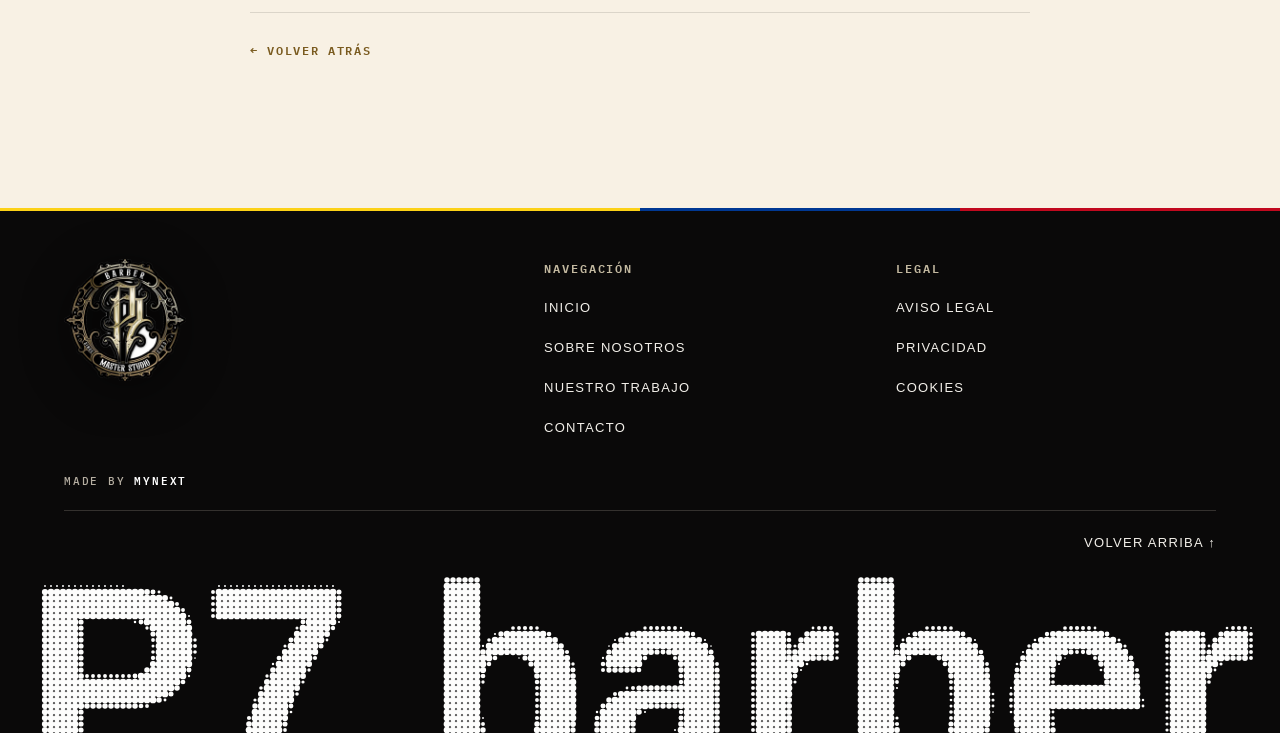
==== commit 2c45d721: "feat(v1): tipografia oficial Fraunces+IBM Plex Mono+Switzer, paleta bandera Colombia, autoplay Hero " ====
--- a/aviso-legal.html
+++ b/aviso-legal.html
@@ -8,13 +8,17 @@
   <meta name="theme-color" content="#0b0b0c" />
   <meta name="robots" content="noindex, follow" />
   <link rel="icon" type="image/png" href="./assets/img/favicon.png" />
-  <link rel="preconnect" href="https://api.fontshare.com" crossorigin />
-  <link rel="stylesheet" href="https://api.fontshare.com/v2/css?f[]=boska@400,401,500,501,600,700&f[]=general-sans@400,500,600,700&display=swap" />
-  <link rel="stylesheet" href="./assets/css/fonts.css" />
-  <link rel="stylesheet" href="./assets/css/site.css?v=20261121" />
-  <link rel="stylesheet" href="./assets/css/header.css?v=20261122l" />
-  <link rel="stylesheet" href="./assets/css/legal.css?v=20261121" />
-  <link rel="stylesheet" href="./assets/css/footer.css?v=20261121" />
+  <!-- Preconexión y fuentes oficiales P7 (Fraunces + IBM Plex Mono + Switzer) -->
+  <link rel="preconnect" href="https://fonts.googleapis.com">
+  <link rel="preconnect" href="https://fonts.gstatic.com" crossorigin>
+  <link rel="preconnect" href="https://api.fontshare.com" crossorigin>
+  <link rel="stylesheet" href="https://fonts.googleapis.com/css2?family=Fraunces:ital,opsz,wght@0,9..144,600;0,9..144,700;0,9..144,800;1,9..144,600&family=IBM+Plex+Mono:wght@500;600&display=swap">
+  <link rel="stylesheet" href="https://api.fontshare.com/v2/css?f[]=switzer@400,500,600,700&display=swap">
+  <link rel="stylesheet" href="./assets/css/fonts.css?v=20261123b" />
+  <link rel="stylesheet" href="./assets/css/site.css?v=20261123b" />
+  <link rel="stylesheet" href="./assets/css/header.css?v=20261123b" />
+  <link rel="stylesheet" href="./assets/css/legal.css?v=20261123b" />
+  <link rel="stylesheet" href="./assets/css/footer.css?v=20261123b" />
 </head>
 <body class="legal-page">
   <a href="#main-content" class="skip-link">Saltar al contenido</a>
--- a/assets/css/fonts.css
+++ b/assets/css/fonts.css
@@ -1,85 +1,52 @@
 /* ==========================================================================
-   P7 — SISTEMA TIPOGRÁFICO OPCIÓN 1 (BESPOKE LUXURY BARBERSHOP)
-   Fuentes Oficiales: Fontshare (Boska, General Sans, Satoshi) + OpenFont/Google Fonts (Rye, Cormorant Garamond)
+   P7 BARBER MASTER STUDIO — SISTEMA TIPOGRÁFICO OFICIAL (v2)
+   Fuentes Oficiales (cargadas vía <link> en <head> — cero @import bloqueantes):
+   - Display / Títulos: Fraunces (Google Fonts: 600, 700, 800)
+   - Acento / Cifras / Etiquetas: IBM Plex Mono (Google Fonts: 500, 600)
+   - Cuerpo / UI / Navegación / Legales: Switzer (Fontshare: 400, 500, 600, 700)
    ========================================================================== */
 
-@import url('https://api.fontshare.com/v2/css?f[]=boska@400,401,500,501,600,700,701&f[]=general-sans@400,500,600,700&f[]=satoshi@400,500,700&display=swap');
-@import url('https://fonts.googleapis.com/css2?family=Cormorant+Garamond:ital,wght@0,500;0,600;0,700;1,400;1,600&family=Rye&display=swap');
-
 :root {
-  /* Familias Tipográficas Principales */
-  --font-display: 'Boska', 'Cormorant Garamond', Georgia, serif;
-  --font-sans: 'General Sans', 'Satoshi', -apple-system, BlinkMacSystemFont, sans-serif;
-  --font-sans-alt: 'Satoshi', 'General Sans', -apple-system, BlinkMacSystemFont, sans-serif;
-  --font-western: 'Rye', 'Boska', Georgia, serif;
-  --font-serif-fallback: 'Cormorant Garamond', Georgia, serif;
-
-  /* Paleta Cromática Oficial P7 (PDF Coolors + Brick Red) */
-  --color-carbon-900: #0A0909;
-  --color-ebony-950: #0B0702;
-  --color-anthracite-800: #242423;
-  --color-gold-antique: #AC986C;
-  --color-champagne: #C3B9A0;
-  --color-silver-titanium: #9D9B95;
-  --color-white: #FFFFFF;
-  --color-snow: #FDFDFC;
-  --color-smoke: #F6F5F5;
-  --color-brick-red: #C1091E;
+  --font-display: 'Fraunces', Georgia, serif;
+  --font-accent: 'IBM Plex Mono', ui-monospace, SFMono-Regular, Menlo, monospace;
+  --font-sans: 'Switzer', -apple-system, BlinkMacSystemFont, sans-serif;
 }
 
-/* Clases Utilitarias de Familias */
 .font-display {
   font-family: var(--font-display);
-  font-feature-settings: "liga" 1, "dlig" 1, "swsh" 1;
+  font-variation-settings: "opsz" 72;
+}
+
+.font-accent {
+  font-family: var(--font-accent);
+  font-variant-numeric: tabular-nums;
 }
 
 .font-sans {
   font-family: var(--font-sans);
-  font-feature-settings: "ss01" 1, "cv01" 1;
 }
 
-.font-satoshi {
-  font-family: var(--font-sans-alt);
-  font-variant-numeric: tabular-nums;
-}
-
-.font-western {
-  font-family: var(--font-western);
-  letter-spacing: 0.18em;
-  text-transform: uppercase;
-}
-
-/* Jerarquía Editorial Preconfigurada */
 .heading-hero {
   font-family: var(--font-display);
   font-weight: 700;
-  line-height: 0.96;
+  line-height: 1.04;
   letter-spacing: -0.02em;
 }
 
 .heading-editorial {
   font-family: var(--font-display);
-  font-weight: 600;
-  line-height: 1.05;
+  font-weight: 700;
+  line-height: 1.08;
   letter-spacing: -0.015em;
 }
 
-.badge-vintage {
-  font-family: var(--font-western);
-  font-weight: 400;
-  font-size: 0.75rem;
-  letter-spacing: 0.24em;
-  text-transform: uppercase;
-}
-
 .price-tabular {
-  font-family: var(--font-display);
-  font-weight: 700;
+  font-family: var(--font-accent);
+  font-weight: 600;
   font-variant-numeric: tabular-nums;
   letter-spacing: 0.02em;
 }
 
-/* Efecto Metálico Noble para Titulares y Sellos */
 .text-gold-gradient {
   background: linear-gradient(135deg, #FDFDFC 0%, #C3B9A0 30%, #AC986C 68%, #786540 100%);
   -webkit-background-clip: text;
--- a/assets/css/site.css
+++ b/assets/css/site.css
@@ -1,7 +1,7 @@
 /* ==========================================================================
    P7 BARBER MASTER STUDIO — SISTEMA VISUAL (v1)
-   Paleta: Esmeralda & Oro + Tonos Joya Colombia (2:1:1)
-   Tipografía: Boska (Display) + General Sans (Cuerpo)
+   Paleta: Escudo P7 + Acentos Bandera de Colombia (2:1:1)
+   Tipografía: Fraunces (Display) + IBM Plex Mono (Acento/Cifras) + Switzer (Cuerpo)
    ========================================================================== */
 
 :root {
@@ -17,17 +17,28 @@
   /* Metales Nobles del Escudo (PDF Coolors) */
   --p7-gold-antique: #AC986C;       /* Acento noble principal / Monograma P7 */
   --p7-champagne: #C3B9A0;          /* Champán arena / Oro blanco fino */
-  --p7-silver-titanium: #9D9B95;    /* Plata / Titanio satinado */
-
-  /* Blancos y Luminosidad de Lectura (PDF Coolors) */
+  --p7-silver-titanium: #9D9B95;    /* Plata / Titanio satinado (solo metadatos secundarios) */
+
+  /* Blancos y Luminosidad de Lectura */
   --p7-white: #FFFFFF;              /* Titulares y contraste máximo */
   --p7-snow: #FDFDFC;               /* Texto principal de lectura */
+  --p7-bone: #E8E5DF;               /* Blanco hueso nítido para subtítulos y párrafos sobre negro */
+  --p7-bone-soft: #D6D2C9;          /* Texto secundario legible sobre negro */
   --p7-smoke: #F6F5F5;              /* Texto suave y blanco humo */
 
   /* Acento de Bordado de Sastrería (Brick Red #C1091E) */
   --p7-brick-red: #C1091E;
   --p7-brick-red-border: rgba(193, 9, 30, 0.55);
   --p7-brick-red-glow: rgba(193, 9, 30, 0.35);
+
+  /* Acentos Bandera de Colombia (separadores 2:1:1) — sobre fondo negro:
+     amarillo y rojo para bordeados, cifras y detalles; azul solo en hilos/detalles finos */
+  --p7-colombia-yellow: #FCD116;
+  --p7-colombia-yellow-rgb: 252, 209, 22;
+  --p7-colombia-blue: #003893;
+  --p7-colombia-blue-rgb: 0, 56, 147;
+  --p7-colombia-red: var(--p7-brick-red);
+  --p7-colombia-red-rgb: 193, 9, 30;
 
   /* Mapeo de compatibilidad con selectores existentes */
   --emerald-950: #050403;
@@ -48,9 +59,10 @@
   --sapphire-900: #13294B;
   --burgundy-900: var(--p7-brick-red);
 
-  /* Tipografía (solo 2 familias principales) */
-  --font-display: 'Boska', Georgia, serif;
-  --font-sans: 'General Sans', -apple-system, BlinkMacSystemFont, sans-serif;
+  /* Sistema Tipográfico Oficial P7 (3 familias obligatorias en toda la web) */
+  --font-display: 'Fraunces', Georgia, serif;
+  --font-accent: 'IBM Plex Mono', ui-monospace, SFMono-Regular, Menlo, monospace;
+  --font-sans: 'Switzer', -apple-system, BlinkMacSystemFont, sans-serif;
 
   /* Espaciado y ritmos */
   --gutter: clamp(20px, 5vw, 80px);
@@ -195,26 +207,25 @@
 }
 
 /* ==========================================================================
-   TIPOGRAFÍA EDITORIAL (BOSKA + GENERAL SANS)
+   TIPOGRAFÍA EDITORIAL (FRAUNCES + IBM PLEX MONO + SWITZER)
    ========================================================================== */
 
 .h1-editorial,
 .h2-editorial {
   font-family: var(--font-display);
-  font-weight: 600;
-  font-size-adjust: from-font;
+  font-weight: 700;
   margin: 0;
   letter-spacing: -0.02em;
 }
 
 .h1-editorial {
   font-size: clamp(2.75rem, 6.2vw, 5.75rem);
-  line-height: 0.98;
+  line-height: 1.04;
 }
 
 .h2-editorial {
   font-size: clamp(2rem, 3.6vw, 3.35rem);
-  line-height: 1.04;
+  line-height: 1.06;
 }
 
 .lead-copy {
@@ -326,7 +337,7 @@
   border-radius: 9999px;
   background-color: transparent;
   color: var(--p7-white, #FFFFFF);
-  font-family: var(--font-sans, 'General Sans', sans-serif);
+  font-family: var(--font-sans, 'Switzer', sans-serif);
   font-size: 0.9375rem;
   font-weight: 500;
   letter-spacing: 0.02em;
@@ -400,16 +411,16 @@
 }
 
 .liquid-glass-btn--yellow:focus-visible {
-  outline: 2px solid #FCD116;
+  outline: 2px solid var(--p7-colombia-yellow);
   outline-offset: 4px;
 }
 
 .liquid-glass-btn--yellow .liquid-glass-surface {
-  border: 1px solid rgba(252, 209, 22, 0.78);
+  border: 1px solid rgba(var(--p7-colombia-yellow-rgb), 0.78);
   box-shadow:
-    0 0 16px rgba(252, 209, 22, 0.42),
+    0 0 16px rgba(var(--p7-colombia-yellow-rgb), 0.42),
     0 2px 8px rgba(0, 0, 0, 0.35),
-    inset 0 0 0 1px rgba(252, 209, 22, 0.45),
+    inset 0 0 0 1px rgba(var(--p7-colombia-yellow-rgb), 0.45),
     inset 3px 3px 0.5px -3px rgba(255, 255, 255, 0.78),
     inset -3px -3px 0.5px -3px rgba(255, 255, 255, 0.62),
     inset 1px 1px 1px -0.5px rgba(255, 255, 255, 0.45),
@@ -417,12 +428,12 @@
 }
 
 .liquid-glass-btn--yellow:hover .liquid-glass-surface {
-  background: rgba(252, 209, 22, 0.08);
-  border-color: #FCD116;
+  background: rgba(var(--p7-colombia-yellow-rgb), 0.08);
+  border-color: var(--p7-colombia-yellow);
   box-shadow:
-    0 0 26px rgba(252, 209, 22, 0.72),
+    0 0 26px rgba(var(--p7-colombia-yellow-rgb), 0.72),
     0 4px 16px rgba(0, 0, 0, 0.45),
-    inset 0 0 0 1.5px rgba(252, 209, 22, 0.90),
+    inset 0 0 0 1.5px rgba(var(--p7-colombia-yellow-rgb), 0.90),
     inset 3px 3px 0.5px -3px rgba(255, 255, 255, 0.92),
     inset -3px -3px 0.5px -3px rgba(255, 255, 255, 0.75);
 }
@@ -762,9 +773,9 @@
 
 .hero-simple-title {
   margin: 0;
-  font-family: var(--font-display, 'Boska', serif);
-  font-size: clamp(1.95rem, 5.2vw, 3.35rem);
-  font-weight: 500;
+  font-family: var(--font-display, 'Fraunces', Georgia, serif);
+  font-size: clamp(2.45rem, 5.8vw, 3.85rem);
+  font-weight: 700;
   line-height: 1.06;
   letter-spacing: -0.02em;
   color: #FFFFFF;
@@ -786,7 +797,7 @@
   -webkit-backdrop-filter: blur(14px);
   border: 1px solid rgba(195, 185, 160, 0.45);
   color: #FFFFFF;
-  font-family: var(--font-sans, 'General Sans', sans-serif);
+  font-family: var(--font-sans, 'Switzer', sans-serif);
   font-size: 0.78rem;
   font-weight: 500;
   letter-spacing: 0.14em;
--- a/assets/css/header.css
+++ b/assets/css/header.css
@@ -1,16 +1,17 @@
 /* ==========================================================================
    HEADER P7 BARBER MASTER STUDIO — Laboratorio Aislado
    Transparente sobre Hero -> Cristal Carbono Oscuro (Glassmorphism) al scroll
-   Menú móvil pantalla completa editorial en Boska + Oro + Carbono
+   Menú móvil pantalla completa editorial en Fraunces + Switzer + IBM Plex Mono
    ========================================================================== */
 
 :root {
-  --p7-hdr-font-display: 'Boska', Georgia, serif;
-  --p7-hdr-font-sans: 'General Sans', -apple-system, BlinkMacSystemFont, sans-serif;
+  --p7-hdr-font-display: var(--font-display, 'Fraunces', Georgia, serif);
+  --p7-hdr-font-accent: var(--font-accent, 'IBM Plex Mono', monospace);
+  --p7-hdr-font-sans: var(--font-sans, 'Switzer', sans-serif);
   --p7-hdr-carbon: #0A0909;
   --p7-hdr-carbon-glass: rgba(10, 9, 9, 0.85);
   --p7-hdr-cream: #FDFDFC;
-  --p7-hdr-cream-muted: #9D9B95;
+  --p7-hdr-cream-muted: var(--p7-bone, #E8E5DF);
   --p7-hdr-gold: #C3B9A0;
   --p7-hdr-gold-deep: #AC986C;
   --p7-hdr-red: #C1091E;
@@ -77,7 +78,7 @@
   max-width: 1320px;
   height: 100%;
   margin-inline: auto;
-  padding-inline: clamp(16px, 4.5vw, 48px);
+  padding-inline: var(--gutter, clamp(20px, 5vw, 80px));
   display: flex;
   align-items: center;
   justify-content: space-between;
@@ -132,9 +133,9 @@
 
 .p7-brand-name {
   display: inline-block;
-  font-family: var(--p7-hdr-font-display);
+  font-family: var(--font-display, 'Fraunces', Georgia, serif);
   font-size: clamp(1.0625rem, 2.2vw, 1.35rem);
-  font-weight: 500;
+  font-weight: 700;
   letter-spacing: -0.01em;
   line-height: 1;
   color: var(--p7-hdr-cream);
@@ -459,20 +460,20 @@
   }
 
   .p7-curved-index {
-    font-family: var(--p7-hdr-font-display);
-    font-style: italic;
-    font-size: clamp(1.35rem, 2.2vw, 1.75rem);
-    font-weight: 400;
-    color: #AC986C;
-    min-width: 28px;
+    font-family: var(--font-accent, 'IBM Plex Mono', monospace);
+    font-style: normal;
+    font-size: clamp(0.95rem, 1.3vw, 1.125rem);
+    font-weight: 500;
+    color: var(--p7-gold-antique, #AC986C);
+    min-width: 30px;
   }
 
   .p7-curved-text {
     display: inline-flex;
     flex-wrap: wrap;
-    font-family: var(--p7-hdr-font-sans);
+    font-family: var(--font-display, 'Fraunces', Georgia, serif);
     font-size: clamp(1.65rem, 2.7vw, 2.35rem);
-    font-weight: 300;
+    font-weight: 600;
     letter-spacing: -0.015em;
     line-height: 1.05;
     transition: transform 380ms cubic-bezier(0.16, 1, 0.3, 1);
@@ -534,11 +535,12 @@
   .p7-curved-meta {
     margin: 0;
     text-align: center;
-    font-family: var(--p7-hdr-font-sans);
-    font-size: 0.72rem;
+    font-family: var(--font-accent, 'IBM Plex Mono', monospace);
+    font-size: 0.75rem;
+    font-weight: 500;
     letter-spacing: 0.08em;
     text-transform: uppercase;
-    color: #9D9B95;
+    color: var(--p7-bone, #E8E5DF);
   }
 }
 
@@ -598,7 +600,7 @@
 }
 
 .p7-sm-prelayer--gold {
-  background: #FCD116;
+  background: var(--p7-colombia-yellow);
   transition-delay: 60ms;
 }
 
@@ -758,19 +760,20 @@
 }
 
 .p7-drawer-label {
-  font-family: var(--p7-hdr-font-sans);
+  font-family: var(--font-sans, 'Switzer', sans-serif);
   font-size: clamp(2rem, 8.2vw, 2.75rem);
-  font-weight: 600;
+  font-weight: 700;
   line-height: 1.04;
   letter-spacing: -0.03em;
   text-transform: uppercase;
 }
 
 .p7-drawer-num {
-  font-family: var(--p7-hdr-font-sans);
-  font-size: 0.875rem;
-  font-weight: 500;
+  font-family: var(--font-accent, 'IBM Plex Mono', monospace);
+  font-size: 0.9375rem;
+  font-weight: 600;
   line-height: 1;
+  letter-spacing: 0.04em;
   color: var(--p7-hdr-red);
   margin-top: 4px;
   opacity: 0;
@@ -810,8 +813,8 @@
 }
 
 .p7-sm-socials-title {
-  font-family: var(--p7-hdr-font-sans);
-  font-size: 0.75rem;
+  font-family: var(--font-accent, 'IBM Plex Mono', monospace);
+  font-size: 0.8125rem;
   font-weight: 600;
   letter-spacing: 0.14em;
   text-transform: uppercase;
@@ -861,12 +864,12 @@
   margin: 0;
   background: linear-gradient(
     90deg,
-    #fcd116 0%,
-    #fcd116 50%,
-    #003893 50%,
-    #003893 75%,
-    #C1091E 75%,
-    #C1091E 100%
+    var(--p7-colombia-yellow) 0%,
+    var(--p7-colombia-yellow) 50%,
+    var(--p7-colombia-blue) 50%,
+    var(--p7-colombia-blue) 75%,
+    var(--p7-colombia-red) 75%,
+    var(--p7-colombia-red) 100%
   );
   opacity: 1;
 }
--- a/assets/css/legal.css
+++ b/assets/css/legal.css
@@ -13,7 +13,7 @@
 .legal-main {
   padding-top: calc(var(--p7-hdr-height, 64px) + clamp(32px, 5vw, 64px));
   padding-bottom: clamp(64px, 9vw, 112px);
-  padding-inline: clamp(20px, 5vw, 48px);
+  padding-inline: var(--gutter, clamp(20px, 5vw, 80px));
 }
 
 .legal-shell {
@@ -27,12 +27,12 @@
   align-items: center;
   gap: 8px;
   margin-bottom: clamp(24px, 4vw, 36px);
-  font-family: var(--font-sans, 'General Sans', sans-serif);
+  font-family: var(--font-accent, 'IBM Plex Mono', monospace);
   font-size: 0.75rem;
   font-weight: 600;
-  letter-spacing: 0.16em;
+  letter-spacing: 0.14em;
   text-transform: uppercase;
-  color: #8c6a28;
+  color: #7A5B1F;
   text-decoration: none;
   transition: color 200ms ease, transform 200ms cubic-bezier(0.16, 1, 0.3, 1);
 }
@@ -44,35 +44,36 @@
 
 .legal-header {
   padding-bottom: clamp(24px, 4vw, 36px);
-  border-bottom: 1px solid rgba(11, 11, 12, 0.12);
+  border-bottom: 1px solid rgba(11, 11, 12, 0.14);
 }
 
 .legal-kicker {
   display: block;
   margin-bottom: 10px;
-  font-family: var(--font-sans, 'General Sans', sans-serif);
-  font-size: 0.72rem;
+  font-family: var(--font-accent, 'IBM Plex Mono', monospace);
+  font-size: 0.75rem;
   font-weight: 600;
-  letter-spacing: 0.2em;
+  letter-spacing: 0.18em;
   text-transform: uppercase;
-  color: #8c6a28;
+  color: #7A5B1F;
 }
 
 .legal-h1 {
   margin: 0;
-  font-family: var(--font-display, 'Boska', serif);
+  font-family: var(--font-display, 'Fraunces', Georgia, serif);
   font-size: clamp(2.1rem, 5.2vw, 3.5rem);
-  font-weight: 400;
-  line-height: 1.04;
+  font-weight: 700;
+  line-height: 1.06;
   letter-spacing: -0.02em;
   color: #0b0b0c;
 }
 
 .legal-updated {
   margin: 14px 0 0;
-  font-family: var(--font-sans, 'General Sans', sans-serif);
-  font-size: 0.875rem;
-  color: rgba(20, 20, 22, 0.58);
+  font-family: var(--font-accent, 'IBM Plex Mono', monospace);
+  font-size: 0.8125rem;
+  font-weight: 500;
+  color: rgba(20, 20, 22, 0.74);
 }
 
 .legal-switcher {
@@ -80,14 +81,15 @@
   flex-wrap: wrap;
   gap: 8px 20px;
   margin-top: 20px;
-  font-family: var(--font-sans, 'General Sans', sans-serif);
+  font-family: var(--font-accent, 'IBM Plex Mono', monospace);
   font-size: 0.75rem;
-  letter-spacing: 0.14em;
+  font-weight: 500;
+  letter-spacing: 0.12em;
   text-transform: uppercase;
 }
 
 .legal-switcher a {
-  color: rgba(20, 20, 22, 0.56);
+  color: rgba(20, 20, 22, 0.72);
   text-decoration: none;
   padding-bottom: 3px;
   border-bottom: 1px solid transparent;
@@ -98,7 +100,7 @@
 .legal-switcher a[aria-current="page"] {
   color: #0b0b0c;
   font-weight: 600;
-  border-bottom-color: #8c6a28;
+  border-bottom-color: #7A5B1F;
 }
 
 .legal-body {
@@ -116,9 +118,9 @@
 
 .legal-section h2 {
   margin: 0;
-  font-family: var(--font-display, 'Boska', serif);
+  font-family: var(--font-display, 'Fraunces', Georgia, serif);
   font-size: clamp(1.35rem, 2.5vw, 1.75rem);
-  font-weight: 500;
+  font-weight: 700;
   line-height: 1.18;
   letter-spacing: -0.015em;
   color: #0b0b0c;
@@ -127,10 +129,10 @@
 .legal-section p,
 .legal-section li {
   margin: 0;
-  font-family: var(--font-sans, 'General Sans', sans-serif);
+  font-family: var(--font-sans, 'Switzer', sans-serif);
   font-size: 0.96875rem;
   line-height: 1.72;
-  color: rgba(20, 20, 22, 0.8);
+  color: rgba(20, 20, 22, 0.88);
   max-width: 66ch;
 }
 
@@ -148,7 +150,7 @@
 }
 
 .legal-section a {
-  color: #8c6a28;
+  color: #7A5B1F;
   text-decoration: underline;
   text-underline-offset: 3px;
 }
--- a/assets/css/footer.css
+++ b/assets/css/footer.css
@@ -6,13 +6,15 @@
 
 .hwf-root {
   --hwf-bg: #0A0909;
-  --hwf-ink: #FDFDFC;
-  --hwf-warm: #AC986C;
-  --hwf-mono: 'General Sans', -apple-system, BlinkMacSystemFont, sans-serif;
-
-  position: relative;
-  width: 100%;
-  height: clamp(460px, 56svh, 540px);
+  --hwf-ink: #F2EFE9;
+  --hwf-warm: var(--p7-champagne, #C3B9A0);
+  --hwf-yellow: var(--p7-colombia-yellow, #FCD116);
+  --hwf-mono: var(--font-sans, 'Switzer', sans-serif);
+  --hwf-accent: var(--font-accent, 'IBM Plex Mono', monospace);
+
+  position: relative;
+  width: 100%;
+  height: clamp(490px, 58svh, 580px);
   overflow: hidden;
   isolation: isolate;
   background: var(--hwf-bg);
@@ -51,12 +53,12 @@
   grid-template-columns: minmax(0, 1.4fr) repeat(2, minmax(0, 1fr));
   align-items: start;
   gap: 24px 32px;
-  padding: clamp(32px, 4.2vw, 48px) clamp(22px, 4.5vw, 48px) 0;
+  padding: clamp(32px, 4.2vw, 48px) var(--gutter, clamp(20px, 5vw, 80px)) 0;
   font-family: var(--hwf-mono);
-  font-size: 0.6875rem;
-  letter-spacing: 0.18em;
-  text-transform: uppercase;
-  line-height: 1.85;
+  font-size: 0.8125rem;
+  letter-spacing: 0.14em;
+  text-transform: uppercase;
+  line-height: 1.65;
 }
 
 .hwf-brand {
@@ -87,11 +89,14 @@
 }
 
 .hwf-col h3 {
-  margin: 0 0 8px;
-  font: inherit;
+  margin: 0 0 10px;
+  font-family: var(--hwf-accent);
+  font-size: 0.75rem;
   font-weight: 600;
-  color: var(--hwf-warm);
-  opacity: 0.85;
+  letter-spacing: 0.16em;
+  text-transform: uppercase;
+  color: var(--p7-champagne, #C3B9A0);
+  opacity: 1;
 }
 
 .hwf-col ul {
@@ -109,18 +114,20 @@
   display: inline-flex;
   align-items: center;
   min-height: 36px;
-  color: inherit;
+  color: #F2EFE9;
   text-decoration: none;
-  opacity: 0.78;
+  opacity: 1;
   background: none;
   border: 0;
   padding: 4px 0;
-  font: inherit;
-  letter-spacing: inherit;
-  text-transform: inherit;
+  font-family: var(--font-sans, 'Switzer', sans-serif);
+  font-size: 0.8125rem;
+  font-weight: 500;
+  letter-spacing: 0.1em;
+  text-transform: uppercase;
   cursor: pointer;
   -webkit-tap-highlight-color: transparent;
-  background-image: linear-gradient(var(--hwf-warm), var(--hwf-warm));
+  background-image: linear-gradient(var(--hwf-yellow), var(--hwf-yellow));
   background-size: 0% 1px;
   background-repeat: no-repeat;
   background-position: 0 100%;
@@ -134,14 +141,14 @@
 .hwf-col button:hover,
 .hwf-up:hover {
   opacity: 1;
-  color: var(--hwf-warm);
+  color: var(--p7-colombia-yellow, #FCD116);
   background-size: 100% 1px;
 }
 
 .hwf-col a:focus-visible,
 .hwf-col button:focus-visible,
 .hwf-up:focus-visible {
-  outline: 1px solid var(--hwf-warm);
+  outline: 1px solid var(--p7-colombia-yellow, #FCD116);
   outline-offset: 4px;
   opacity: 1;
 }
@@ -153,30 +160,33 @@
   width: 100%;
   max-width: 1320px;
   margin-inline: auto;
-  padding: clamp(18px, 2.4vw, 26px) clamp(22px, 4.5vw, 48px) 0;
+  padding: clamp(18px, 2.4vw, 26px) var(--gutter, clamp(20px, 5vw, 80px)) 0;
   display: flex;
   justify-content: flex-start;
-  font-family: var(--hwf-mono);
-  font-size: 0.625rem;
-  letter-spacing: 0.18em;
+  font-family: var(--hwf-accent);
+  font-size: 0.7rem;
+  letter-spacing: 0.16em;
   text-transform: uppercase;
 }
 
 .hwf-credit-link {
-  color: rgba(243, 234, 216, 0.42);
+  font-family: var(--hwf-accent);
+  font-size: 0.7rem;
+  font-weight: 500;
+  color: rgba(243, 234, 216, 0.74);
   text-decoration: none;
   transition: color 220ms ease;
 }
 
 .hwf-credit-link strong {
   font-weight: 600;
-  color: rgba(243, 234, 216, 0.72);
+  color: #FFFFFF;
   transition: color 220ms ease;
 }
 
 .hwf-credit-link:hover,
 .hwf-credit-link:hover strong {
-  color: var(--hwf-warm);
+  color: var(--p7-colombia-yellow, #FCD116);
 }
 
 /* Línea separadora + solo Volver arriba */
@@ -186,7 +196,7 @@
   width: 100%;
   max-width: 1320px;
   margin-inline: auto;
-  padding: clamp(14px, 2vw, 20px) clamp(22px, 4.5vw, 48px) 0;
+  padding: clamp(14px, 2vw, 20px) var(--gutter, clamp(20px, 5vw, 80px)) 0;
 }
 
 .hwf-rule-inner {
@@ -195,26 +205,27 @@
   align-items: center;
   gap: 14px;
   padding-top: 14px;
-  border-top: 1px solid rgba(243, 234, 216, 0.14);
+  border-top: 1px solid rgba(243, 234, 216, 0.18);
   font-family: var(--hwf-mono);
-  font-size: 0.6875rem;
-  letter-spacing: 0.16em;
-  text-transform: uppercase;
-}
-
-/* Móvil (< 680px): Amplio, aireado, tipografía fina y sin solape con el wordmark */
+  font-size: 0.8125rem;
+  letter-spacing: 0.12em;
+  text-transform: uppercase;
+}
+
+/* Móvil (< 680px): Amplio, aireado, tipografía nítida y sin solape con el wordmark */
 @media (max-width: 679px) {
   .hwf-root {
-    height: 548px;
+    height: 600px;
+    min-height: 600px;
   }
 
   .hwf-top {
     grid-template-columns: minmax(0, 1fr) minmax(0, 1fr);
-    gap: 24px 20px;
-    padding: 32px 24px 0;
-    font-size: 0.625rem;
-    letter-spacing: 0.13em;
-    line-height: 1.75;
+    gap: 20px 16px;
+    padding: 28px var(--gutter, 20px) 0;
+    font-size: 0.75rem;
+    letter-spacing: 0.08em;
+    line-height: 1.5;
   }
 
   .hwf-brand {
@@ -223,16 +234,27 @@
   }
 
   .hwf-logo-img {
-    width: 74px;
+    width: 72px;
   }
 
   .hwf-col h3 {
-    margin-bottom: 10px;
+    font-size: 0.75rem;
+    margin-bottom: 8px;
+  }
+
+  .hwf-col a,
+  .hwf-col button,
+  .hwf-up {
+    font-size: 0.75rem;
+    letter-spacing: 0.08em;
+    min-height: 36px;
+    padding: 2px 0;
   }
 
   .hwf-col--legal {
+    width: 100%;
     text-align: right;
-    justify-self: end;
+    justify-self: stretch;
   }
 
   .hwf-col--legal ul {
@@ -240,30 +262,30 @@
   }
 
   .hwf-col ul {
-    gap: 9px;
+    gap: 4px;
   }
 
   .hwf-credits {
     justify-content: center;
-    padding: 16px 24px 0;
-    font-size: 0.6rem;
-    letter-spacing: 0.2em;
+    padding: 16px var(--gutter, 20px) 0;
+    font-size: 0.7rem;
+    letter-spacing: 0.14em;
   }
 
   .hwf-rule {
-    padding: 12px 24px 0;
+    padding: 12px var(--gutter, 20px) 0;
   }
 
   .hwf-rule-inner {
-    padding-top: 12px;
-    font-size: 0.625rem;
-    letter-spacing: 0.14em;
+    padding-top: 10px;
+    font-size: 0.75rem;
+    letter-spacing: 0.1em;
   }
 }
 
 @media (min-width: 680px) and (max-width: 1023px) {
   .hwf-root {
-    height: 450px;
+    height: 490px;
   }
 }
 
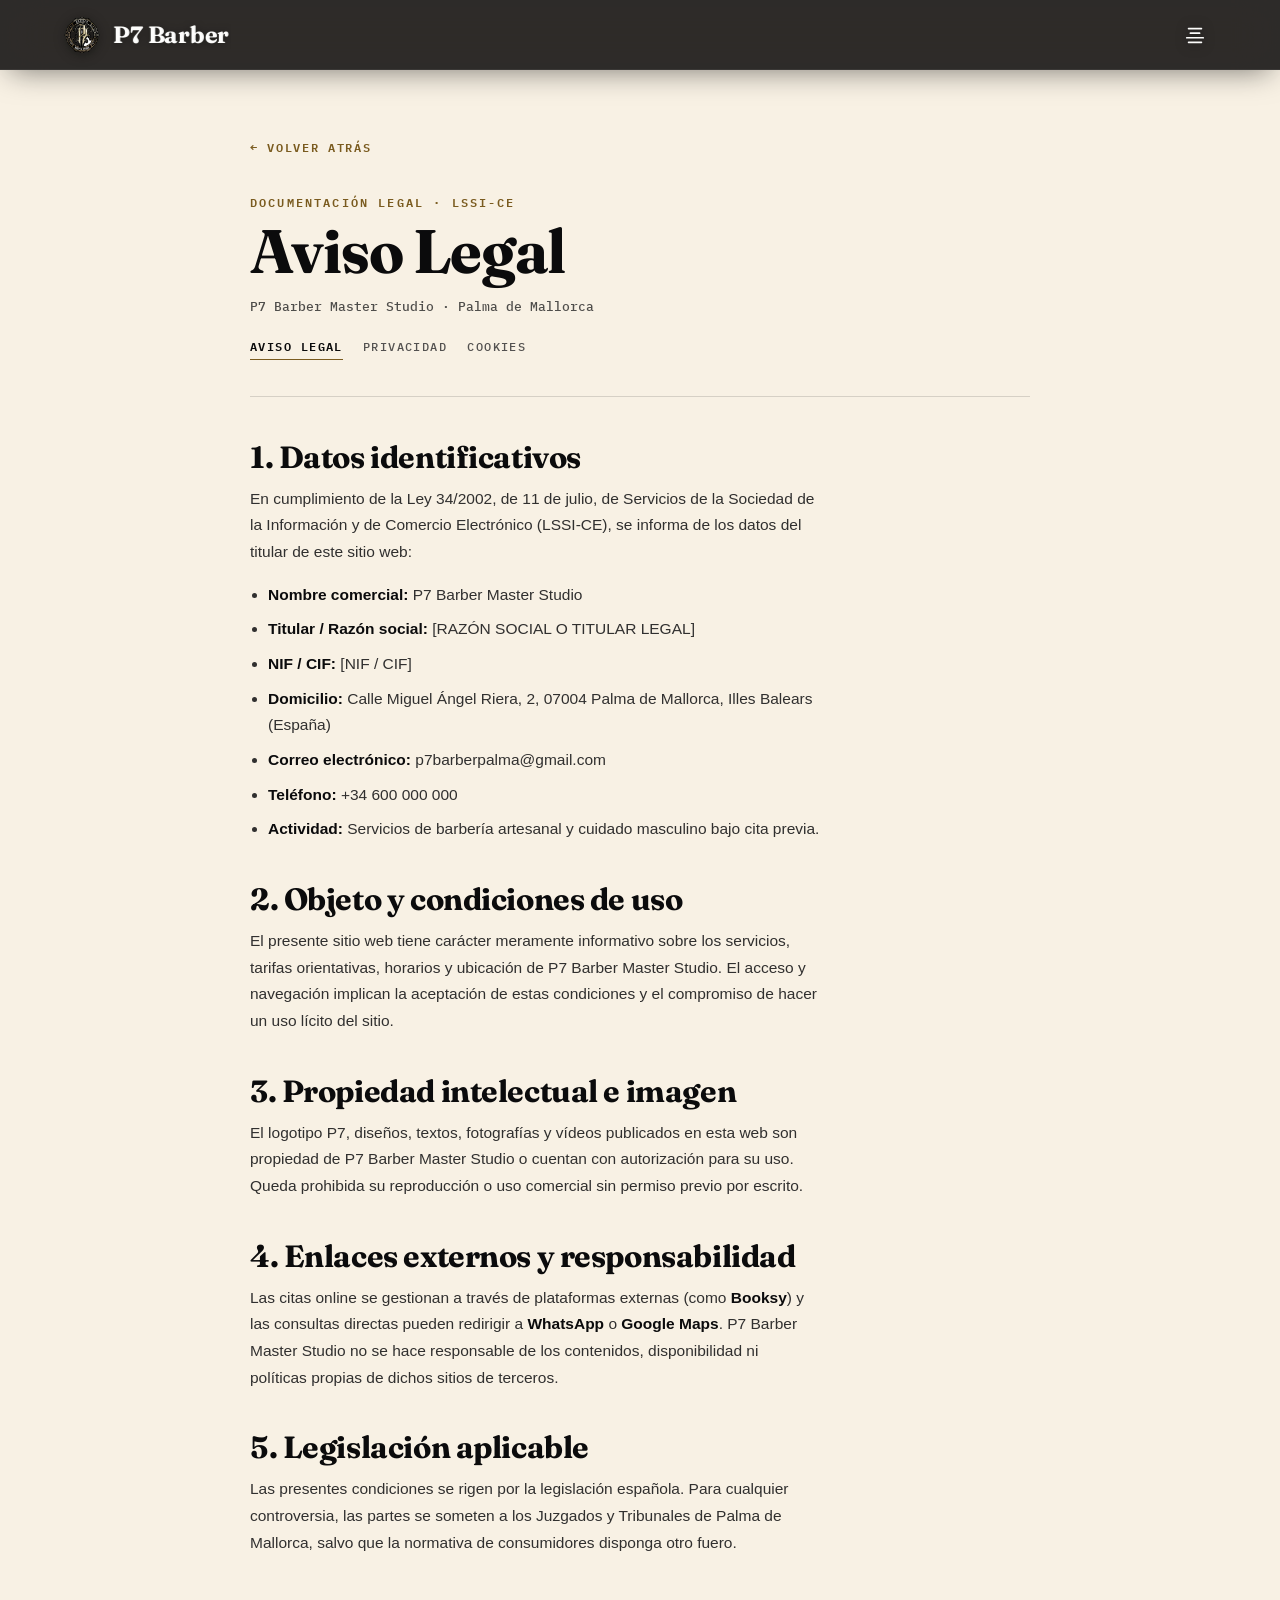
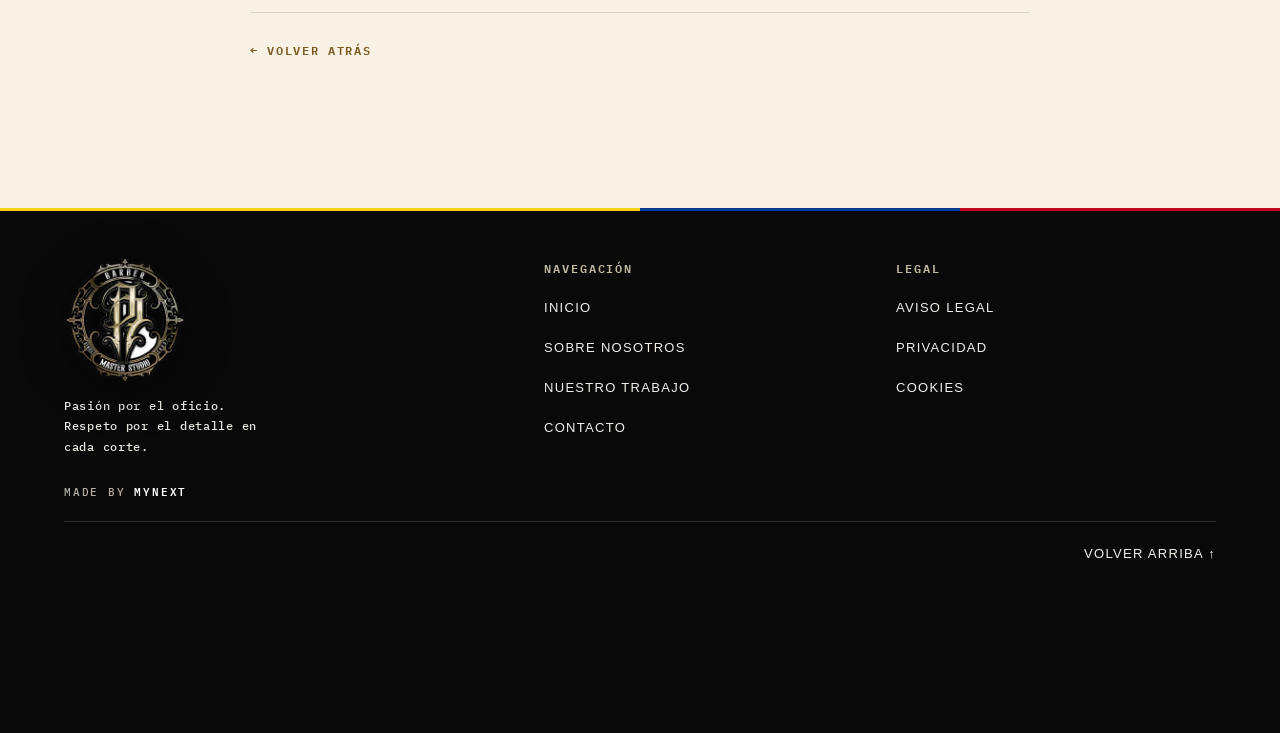
==== commit cfe53467: "feat(v1): textos oficiales Sobre nosotros (ManuCuts), Nuestro trabajo y eslogan bajo logo en footer" ====
--- a/aviso-legal.html
+++ b/aviso-legal.html
@@ -18,7 +18,7 @@
   <link rel="stylesheet" href="./assets/css/site.css?v=20261123b" />
   <link rel="stylesheet" href="./assets/css/header.css?v=20261123b" />
   <link rel="stylesheet" href="./assets/css/legal.css?v=20261123b" />
-  <link rel="stylesheet" href="./assets/css/footer.css?v=20261123b" />
+  <link rel="stylesheet" href="./assets/css/footer.css?v=20261123c" />
 </head>
 <body class="legal-page">
   <a href="#main-content" class="skip-link">Saltar al contenido</a>
@@ -252,6 +252,7 @@
         <a href="./index.html#inicio" class="hwf-logo-link" aria-label="P7 Barber Master Studio — Inicio">
           <img src="./assets/img/opt/logo-p7-512w.webp" alt="Escudo P7 Barber Master Studio" class="hwf-logo-img" width="124" height="124" loading="lazy" decoding="async" />
         </a>
+      <p class="hwf-slogan">Pasión por el oficio. Respeto por el detalle en cada corte.</p>
       </div>
       <nav class="hwf-col" aria-label="Navegación">
         <h3>Navegación</h3>
--- a/assets/css/footer.css
+++ b/assets/css/footer.css
@@ -63,7 +63,21 @@
 
 .hwf-brand {
   display: flex;
+  flex-direction: column;
   align-items: flex-start;
+  gap: 14px;
+}
+
+.hwf-slogan {
+  margin: 0;
+  max-width: 28ch;
+  font-family: var(--hwf-accent);
+  font-size: 0.75rem;
+  font-weight: 500;
+  line-height: 1.7;
+  letter-spacing: 0.06em;
+  text-transform: none;
+  color: var(--p7-bone, #E8E5DF);
 }
 
 .hwf-logo-link {
@@ -215,13 +229,13 @@
 /* Móvil (< 680px): Amplio, aireado, tipografía nítida y sin solape con el wordmark */
 @media (max-width: 679px) {
   .hwf-root {
-    height: 600px;
-    min-height: 600px;
+    height: 648px;
+    min-height: 648px;
   }
 
   .hwf-top {
     grid-template-columns: minmax(0, 1fr) minmax(0, 1fr);
-    gap: 20px 16px;
+    gap: 22px 16px;
     padding: 28px var(--gutter, 20px) 0;
     font-size: 0.75rem;
     letter-spacing: 0.08em;
@@ -230,7 +244,17 @@
 
   .hwf-brand {
     grid-column: 1 / -1;
-    justify-content: center;
+    align-items: center;
+    text-align: center;
+    gap: 14px;
+    margin-bottom: 4px;
+  }
+
+  .hwf-slogan {
+    max-width: 30ch;
+    font-size: 0.75rem;
+    line-height: 1.75;
+    letter-spacing: 0.05em;
   }
 
   .hwf-logo-img {
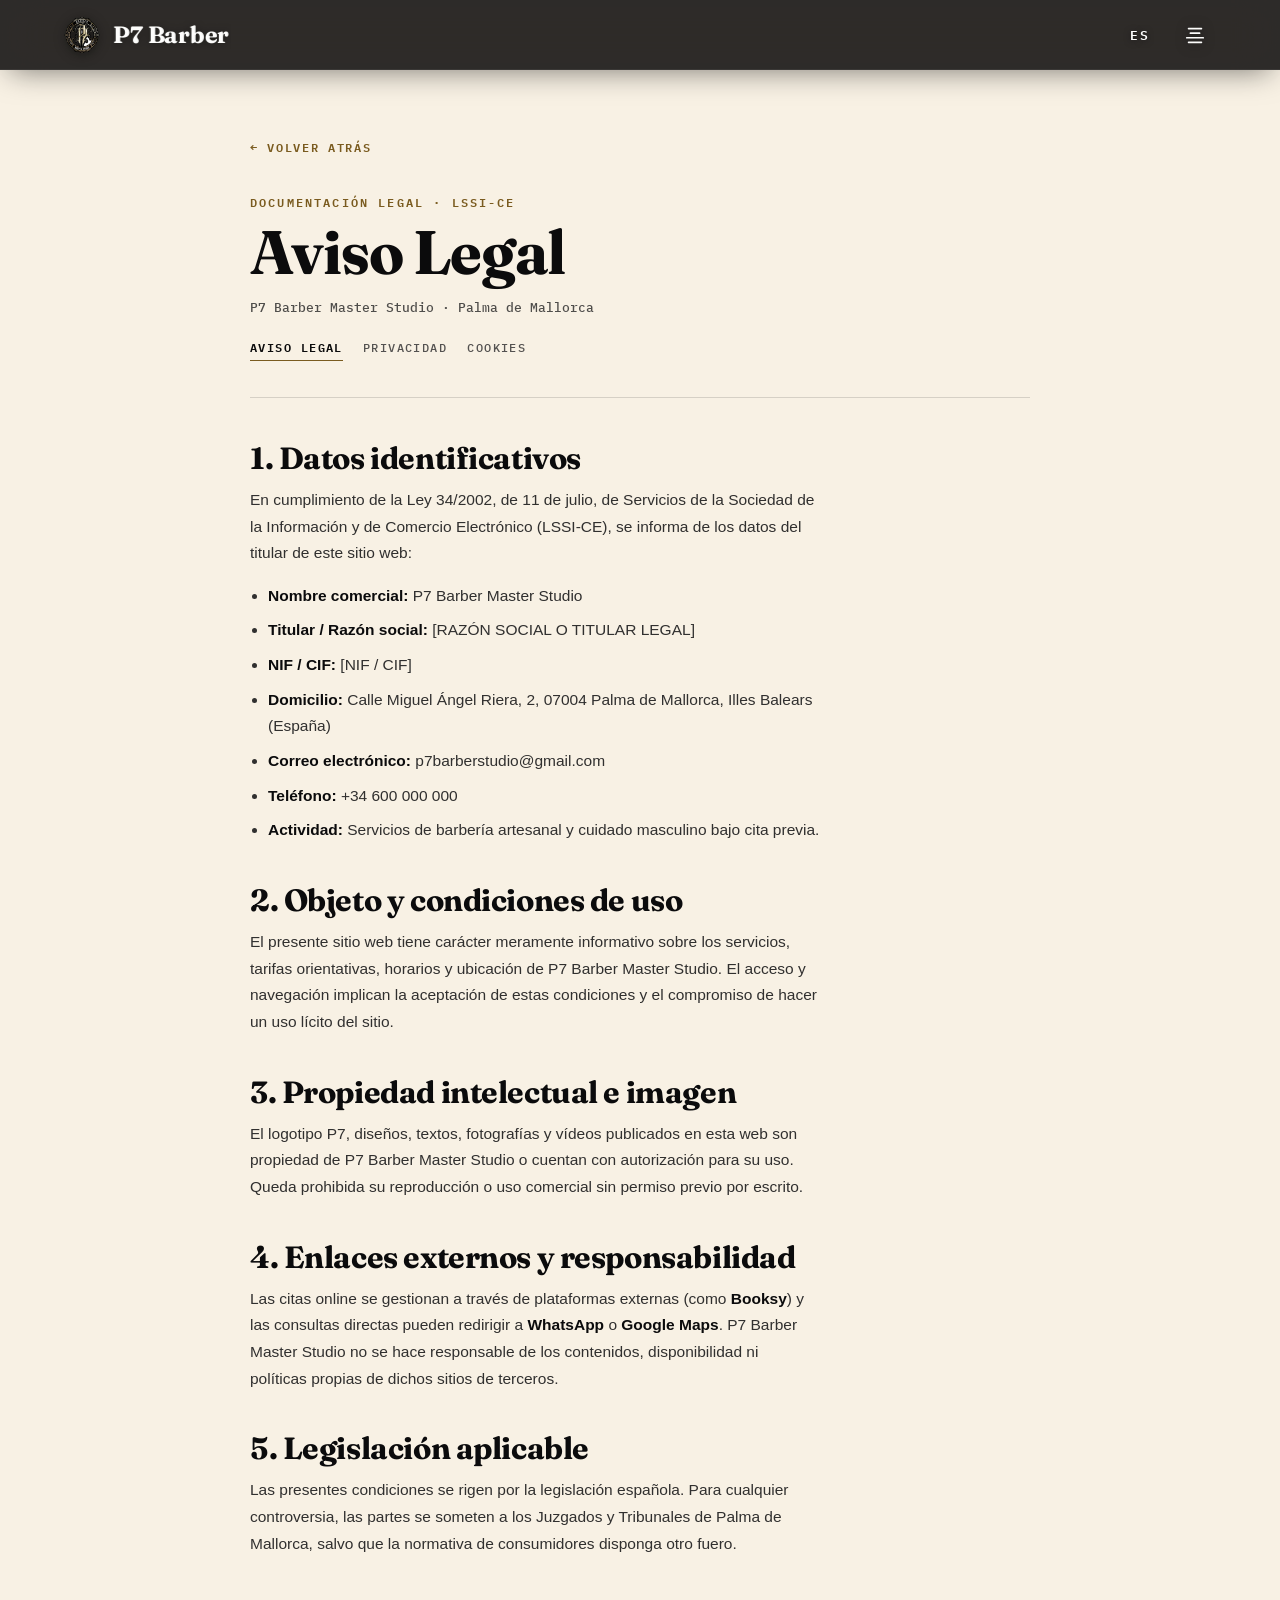
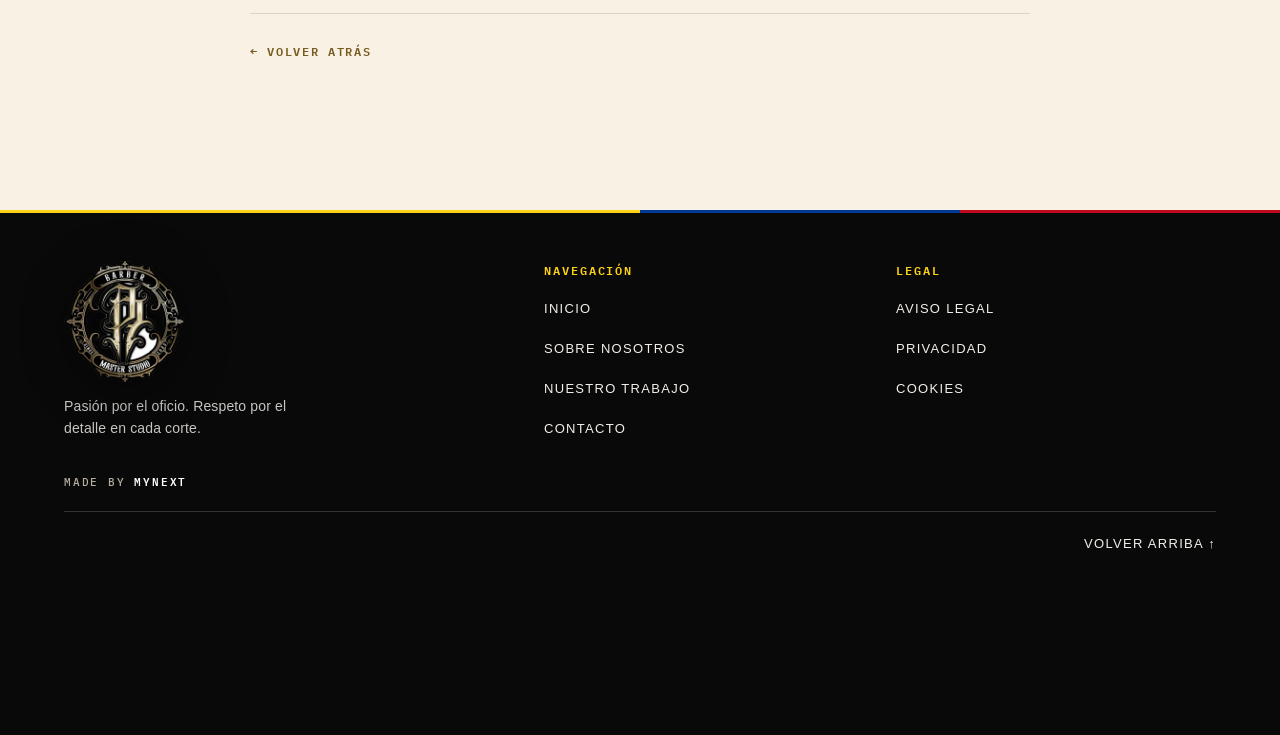
==== commit 3bbb173a: "feat(v1): pulido movil iOS 12 bloques, StaggeredMenu unificado, selector idiomas ES/EN/DE, Booksy an" ====
--- a/aviso-legal.html
+++ b/aviso-legal.html
@@ -1,5 +1,5 @@
 <!DOCTYPE html>
-<html lang="es">
+<html lang="es" data-i18n-page="legal">
 <head>
   <meta charset="UTF-8" />
   <meta name="viewport" content="width=device-width, initial-scale=1.0, viewport-fit=cover" />
@@ -14,24 +14,24 @@
   <link rel="preconnect" href="https://api.fontshare.com" crossorigin>
   <link rel="stylesheet" href="https://fonts.googleapis.com/css2?family=Fraunces:ital,opsz,wght@0,9..144,600;0,9..144,700;0,9..144,800;1,9..144,600&family=IBM+Plex+Mono:wght@500;600&display=swap">
   <link rel="stylesheet" href="https://api.fontshare.com/v2/css?f[]=switzer@400,500,600,700&display=swap">
-  <link rel="stylesheet" href="./assets/css/fonts.css?v=20261123b" />
-  <link rel="stylesheet" href="./assets/css/site.css?v=20261123b" />
-  <link rel="stylesheet" href="./assets/css/header.css?v=20261123b" />
-  <link rel="stylesheet" href="./assets/css/legal.css?v=20261123b" />
-  <link rel="stylesheet" href="./assets/css/footer.css?v=20261123c" />
+  <link rel="stylesheet" href="./assets/css/fonts.css?v=20261123e" />
+  <link rel="stylesheet" href="./assets/css/site.css?v=20261123e" />
+  <link rel="stylesheet" href="./assets/css/header.css?v=20261123i" />
+  <link rel="stylesheet" href="./assets/css/legal.css?v=20261123e" />
+  <link rel="stylesheet" href="./assets/css/footer.css?v=20261123e" />
 </head>
 <body class="legal-page">
-  <a href="#main-content" class="skip-link">Saltar al contenido</a>
+  <a href="#main-content" class="skip-link" data-i18n="a11y.skip">Saltar al contenido</a>
 
   <!-- HEADER UNIFICADO -->
   <header id="p7-header" class="p7-header" data-scrolled="true" data-always-scrolled="true">
     <div class="p7-header-inner">
-      <a href="./index.html#inicio" class="p7-brand" aria-label="P7 Barber Master Studio — Inicio">
-        <span class="p7-brand-crest"><img src="./assets/img/opt/logo-p7-256w.webp" alt="Escudo P7 Barber Master Studio" width="36" height="36" decoding="async" /></span>
+      <a href="./index.html#inicio" class="p7-brand" aria-label="P7 Barber Master Studio — Inicio" data-i18n-attr="aria-label:a11y.brandHome">
+        <span class="p7-brand-crest"><img src="./assets/img/opt/logo-p7-256w.webp" alt="Escudo P7 Barber Master Studio" data-i18n-attr="alt:a11y.logoAlt" width="36" height="36" decoding="async" /></span>
         <span class="p7-brand-text"><span class="p7-brand-name">P7 Barber</span></span>
       </a>
       <div class="p7-header-actions">
-        <button type="button" id="p7-menu-toggle" class="p7-menu-trigger" aria-label="Abrir menú de navegación" aria-controls="p7-mobile-drawer" aria-expanded="false">
+        <button type="button" id="p7-menu-toggle" class="p7-menu-trigger" aria-label="Abrir menú de navegación" data-i18n-attr="aria-label:a11y.openMenu" aria-controls="p7-mobile-drawer" aria-expanded="false">
           <svg class="p7-align-icon" width="20" height="20" viewBox="0 0 24 24" aria-hidden="true">
             <g fill="none" stroke="currentColor" stroke-linecap="round" stroke-linejoin="round" stroke-width="1.85">
               <path stroke-dasharray="10" stroke-dashoffset="10" d="M12 5h7M12 5h-7"><animate fill="freeze" attributeName="stroke-dashoffset" dur="0.2s" values="10;0" /></path>
@@ -53,22 +53,25 @@
   role="dialog"
   aria-modal="true"
   aria-label="Menú de navegación"
+  data-i18n-attr="aria-label:a11y.menuDialog"
 >
   <div class="p7-drawer-backdrop" data-drawer-close aria-hidden="true"></div>
 
-  <!-- Láminas de entrada escalonadas (Amarillo bandera + Rojo Ladrillo) -->
+  <!-- Láminas de entrada escalonadas (Bandera de Colombia: Amarillo, Azul y Rojo) -->
   <div class="p7-sm-prelayers" aria-hidden="true">
     <div class="p7-sm-prelayer p7-sm-prelayer--gold"></div>
+    <div class="p7-sm-prelayer p7-sm-prelayer--blue"></div>
     <div class="p7-sm-prelayer p7-sm-prelayer--red"></div>
   </div>
 
-  <div class="p7-drawer-sheet">
+  <div class="p7-drawer-sheet" data-scroll-allow>
     <div class="p7-drawer-top">
-      <a href="./index.html#inicio" class="p7-brand p7-drawer-brand" data-drawer-close>
+      <a href="./index.html#inicio" class="p7-brand p7-drawer-brand" data-drawer-close aria-label="P7 Barber Master Studio — Inicio" data-i18n-attr="aria-label:a11y.brandHome">
         <span class="p7-brand-crest">
           <img
             src="./assets/img/opt/logo-p7-256w.webp"
             alt="Escudo P7 Barber Master Studio"
+            data-i18n-attr="alt:a11y.logoAlt"
             width="32"
             height="32"
             decoding="async"
@@ -82,8 +85,9 @@
         id="p7-menu-close"
         class="p7-sm-close"
         aria-label="Cerrar menú de navegación"
+        data-i18n-attr="aria-label:a11y.closeMenu"
       >
-        <span class="p7-sm-close-text">Close</span>
+        <span class="p7-sm-close-text" data-i18n="nav.close">Cerrar</span>
         <span class="p7-sm-close-icon" aria-hidden="true">
           <span></span>
           <span></span>
@@ -91,45 +95,59 @@
       </button>
     </div>
 
-    <nav class="p7-drawer-nav" aria-label="Navegación móvil">
+    <nav class="p7-drawer-nav" aria-label="Navegación móvil" data-i18n-attr="aria-label:a11y.navMobile">
       <ul class="p7-drawer-list">
         <li class="p7-drawer-item" style="--stagger: 0;">
           <a href="./index.html#inicio" class="p7-drawer-link" data-drawer-close>
-            <span class="p7-drawer-label">Inicio</span>
+            <span class="p7-drawer-label" data-i18n="nav.home">Inicio</span>
             <span class="p7-drawer-num" aria-hidden="true">01</span>
           </a>
         </li>
         <li class="p7-drawer-item" style="--stagger: 1;">
           <a href="./index.html#sobre-nosotros" class="p7-drawer-link" data-drawer-close>
-            <span class="p7-drawer-label">Sobre nosotros</span>
+            <span class="p7-drawer-label" data-i18n="nav.about">Sobre nosotros</span>
             <span class="p7-drawer-num" aria-hidden="true">02</span>
           </a>
         </li>
         <li class="p7-drawer-item" style="--stagger: 2;">
           <a href="./index.html#nuestro-trabajo" class="p7-drawer-link" data-drawer-close>
-            <span class="p7-drawer-label">Nuestro trabajo</span>
+            <span class="p7-drawer-label" data-i18n="nav.work">Nuestro trabajo</span>
             <span class="p7-drawer-num" aria-hidden="true">03</span>
           </a>
         </li>
         <li class="p7-drawer-item" style="--stagger: 3;">
+          <a href="./index.html#reserva" class="p7-drawer-link" data-drawer-close>
+            <span class="p7-drawer-label" data-i18n="nav.book">Reservar cita</span>
+            <span class="p7-drawer-num" aria-hidden="true">04</span>
+          </a>
+        </li>
+        <li class="p7-drawer-item" style="--stagger: 4;">
           <a href="./index.html#contacto" class="p7-drawer-link" data-drawer-close>
-            <span class="p7-drawer-label">Contacto</span>
-            <span class="p7-drawer-num" aria-hidden="true">04</span>
+            <span class="p7-drawer-label" data-i18n="nav.contact">Contacto</span>
+            <span class="p7-drawer-num" aria-hidden="true">05</span>
           </a>
         </li>
       </ul>
     </nav>
 
     <div class="p7-drawer-foot">
+      <nav class="p7-sm-langs" aria-label="Selector de idioma" data-i18n-attr="aria-label:a11y.langSelector">
+        <button type="button" class="p7-sm-lang is-active" data-lang="es" aria-current="true" aria-label="Español">ES</button>
+        <span class="p7-sm-lang-sep" aria-hidden="true">·</span>
+        <button type="button" class="p7-sm-lang" data-lang="en" aria-label="English">EN</button>
+        <span class="p7-sm-lang-sep" aria-hidden="true">·</span>
+        <button type="button" class="p7-sm-lang" data-lang="de" aria-label="Deutsch">DE</button>
+      </nav>
+
       <div class="p7-sm-socials">
-        <span class="p7-sm-socials-title">Social</span>
         <a
-          href="https://www.instagram.com/p7barberpalma/"
+          href="https://www.instagram.com/p7barbers/"
           target="_blank"
           rel="noopener noreferrer"
           class="p7-sm-social-link"
           data-relleno="instagram"
           aria-label="Instagram de P7 Barber Master Studio"
+          data-i18n-attr="aria-label:a11y.instagram"
         >
           <svg width="24" height="24" viewBox="0 0 24 24" fill="none" stroke="currentColor" stroke-width="1.75" stroke-linecap="round" stroke-linejoin="round" aria-hidden="true">
             <rect width="20" height="20" x="2" y="2" rx="5" ry="5" />
@@ -138,27 +156,19 @@
           </svg>
         </a>
       </div>
-
-      <a href="./index.html#reserva" class="liquid-glass-btn p7-sm-cta" data-drawer-close>
-        <span class="liquid-glass-surface" aria-hidden="true"></span>
-        <span class="liquid-glass-blur" aria-hidden="true"></span>
-        <span class="liquid-glass-label">
-          <span>Reservar cita</span>
-        </span>
-      </a>
     </div>
   </div>
 </div>
 
     <!-- CURVED MENU -->
-  <div id="p7-curved-menu" class="p7-curved" aria-hidden="true" role="dialog" aria-modal="true" aria-label="Menú de navegación">
+  <div id="p7-curved-menu" class="p7-curved" aria-hidden="true" role="dialog" aria-modal="true" aria-label="Menú de navegación" data-i18n-attr="aria-label:a11y.menuDialog">
     <div class="p7-curved-backdrop" data-curved-close aria-hidden="true"></div>
-    <aside class="p7-curved-panel">
+    <aside class="p7-curved-panel" data-scroll-allow>
       <svg class="p7-curved-svg" aria-hidden="true" preserveAspectRatio="none"><path id="p7-curved-path" d=""></path></svg>
       <div class="p7-curved-inner">
         <div class="p7-curved-head">
-          <span class="p7-curved-kicker">Navegación</span>
-          <button type="button" id="p7-curved-close" class="p7-menu-trigger p7-menu-trigger--dark" aria-label="Cerrar menú">
+          <span class="p7-curved-kicker" data-i18n="nav.kicker">Navegación</span>
+          <button type="button" id="p7-curved-close" class="p7-menu-trigger p7-menu-trigger--dark" aria-label="Cerrar menú" data-i18n-attr="aria-label:a11y.closeMenuShort">
             <svg class="p7-align-icon" width="20" height="20" viewBox="0 0 24 24" aria-hidden="true">
               <g fill="none" stroke="currentColor" stroke-linecap="round" stroke-linejoin="round" stroke-width="1.85">
                 <path stroke-dasharray="10" stroke-dashoffset="10" d="M12 5h7M12 5h-7"><animate fill="freeze" attributeName="stroke-dashoffset" dur="0.2s" values="10;0" /></path>
@@ -169,15 +179,22 @@
             </svg>
           </button>
         </div>
-        <nav class="p7-curved-nav" aria-label="Secciones principales">
-          <a href="./index.html#inicio" class="p7-curved-link" data-curved-close><span class="p7-curved-index">1.</span><span class="p7-curved-text" data-split-text>Inicio</span></a>
-          <a href="./index.html#sobre-nosotros" class="p7-curved-link" data-curved-close><span class="p7-curved-index">2.</span><span class="p7-curved-text" data-split-text>Sobre nosotros</span></a>
-          <a href="./index.html#nuestro-trabajo" class="p7-curved-link" data-curved-close><span class="p7-curved-index">3.</span><span class="p7-curved-text" data-split-text>Nuestro trabajo</span></a>
-          <a href="./index.html#contacto" class="p7-curved-link" data-curved-close><span class="p7-curved-index">4.</span><span class="p7-curved-text" data-split-text>Contacto</span></a>
+        <nav class="p7-curved-nav" aria-label="Secciones principales" data-i18n-attr="aria-label:a11y.navSections">
+          <a href="./index.html#inicio" class="p7-curved-link" data-curved-close><span class="p7-curved-index">1.</span><span class="p7-curved-text" data-split-text data-i18n="nav.home">Inicio</span></a>
+          <a href="./index.html#sobre-nosotros" class="p7-curved-link" data-curved-close><span class="p7-curved-index">2.</span><span class="p7-curved-text" data-split-text data-i18n="nav.about">Sobre nosotros</span></a>
+          <a href="./index.html#nuestro-trabajo" class="p7-curved-link" data-curved-close><span class="p7-curved-index">3.</span><span class="p7-curved-text" data-split-text data-i18n="nav.work">Nuestro trabajo</span></a>
+          <a href="./index.html#contacto" class="p7-curved-link" data-curved-close><span class="p7-curved-index">4.</span><span class="p7-curved-text" data-split-text data-i18n="nav.contact">Contacto</span></a>
         </nav>
         <div class="p7-curved-foot">
-          <a href="./index.html#reserva" class="p7-curved-cta" data-curved-close><span>Reservar cita</span></a>
-          <p class="p7-curved-meta">C/ Miguel Ángel Riera, 2 · Palma · ★ 5,0 en Booksy</p>
+          <a href="./index.html#reserva" class="p7-curved-cta" data-curved-close><span data-i18n="nav.book">Reservar cita</span></a>
+          <nav class="p7-sm-langs p7-curved-langs" aria-label="Selector de idioma" data-i18n-attr="aria-label:a11y.langSelector">
+            <button type="button" class="p7-sm-lang is-active" data-lang="es" aria-current="true" aria-label="Español">ES</button>
+            <span class="p7-sm-lang-sep" aria-hidden="true">·</span>
+            <button type="button" class="p7-sm-lang" data-lang="en" aria-label="English">EN</button>
+            <span class="p7-sm-lang-sep" aria-hidden="true">·</span>
+            <button type="button" class="p7-sm-lang" data-lang="de" aria-label="Deutsch">DE</button>
+          </nav>
+          <p class="p7-curved-meta" data-i18n="nav.curvedMeta">C/ Miguel Ángel Riera, 2 · Palma · ★ 5,0 en Booksy</p>
         </div>
       </div>
     </aside>
@@ -186,57 +203,57 @@
   <!-- CONTENIDO LEGAL -->
   <main id="main-content" class="legal-main">
     <article class="legal-shell">
-      <a href="./index.html#p7-halftone-footer" class="legal-back" data-nav-back>← Volver atrás</a>
+      <a href="./index.html#p7-halftone-footer" class="legal-back" data-nav-back data-i18n="legal.back">← Volver atrás</a>
 
       <header class="legal-header">
-        <span class="legal-kicker">Documentación legal · LSSI-CE</span>
-        <h1 class="legal-h1">Aviso Legal</h1>
+        <span class="legal-kicker" data-i18n="aviso.kicker">Documentación legal · LSSI-CE</span>
+        <h1 class="legal-h1" data-i18n="aviso.h1">Aviso Legal</h1>
         <p class="legal-updated">P7 Barber Master Studio · Palma de Mallorca</p>
-        <nav class="legal-switcher" aria-label="Documentos legales">
-          <a href="./aviso-legal.html" aria-current="page">Aviso legal</a>
-          <a href="./privacidad.html">Privacidad</a>
-          <a href="./cookies.html">Cookies</a>
+        <nav class="legal-switcher" aria-label="Documentos legales" data-i18n-attr="aria-label:legal.switcherAria">
+          <a href="./aviso-legal.html" aria-current="page" data-i18n="legal.tab.aviso">Aviso legal</a>
+          <a href="./privacidad.html" data-i18n="legal.tab.privacidad">Privacidad</a>
+          <a href="./cookies.html" data-i18n="legal.tab.cookies">Cookies</a>
         </nav>
       </header>
 
       <div class="legal-body">
         <section class="legal-section">
-          <h2>1. Datos identificativos</h2>
-          <p>En cumplimiento de la Ley 34/2002, de 11 de julio, de Servicios de la Sociedad de la Información y de Comercio Electrónico (LSSI-CE), se informa de los datos del titular de este sitio web:</p>
+          <h2 data-i18n="aviso.s1.h2">1. Datos identificativos</h2>
+          <p data-i18n="aviso.s1.p1">En cumplimiento de la Ley 34/2002, de 11 de julio, de Servicios de la Sociedad de la Información y de Comercio Electrónico (LSSI-CE), se informa de los datos del titular de este sitio web:</p>
           <ul>
-            <li><strong>Nombre comercial:</strong> P7 Barber Master Studio</li>
-            <li><strong>Titular / Razón social:</strong> [RAZÓN SOCIAL O TITULAR LEGAL]</li>
-            <li><strong>NIF / CIF:</strong> [NIF / CIF]</li>
-            <li><strong>Domicilio:</strong> Calle Miguel Ángel Riera, 2, 07004 Palma de Mallorca, Illes Balears (España)</li>
-            <li><strong>Correo electrónico:</strong> p7barberpalma@gmail.com</li>
-            <li><strong>Teléfono:</strong> +34 600 000 000</li>
-            <li><strong>Actividad:</strong> Servicios de barbería artesanal y cuidado masculino bajo cita previa.</li>
+            <li data-i18n-html="aviso.s1.li1"><strong>Nombre comercial:</strong> P7 Barber Master Studio</li>
+            <li data-i18n-html="aviso.s1.li2"><strong>Titular / Razón social:</strong> [RAZÓN SOCIAL O TITULAR LEGAL]</li>
+            <li data-i18n-html="aviso.s1.li3"><strong>NIF / CIF:</strong> [NIF / CIF]</li>
+            <li data-i18n-html="aviso.s1.li4"><strong>Domicilio:</strong> Calle Miguel Ángel Riera, 2, 07004 Palma de Mallorca, Illes Balears (España)</li>
+            <li data-i18n-html="aviso.s1.li5"><strong>Correo electrónico:</strong> p7barberstudio@gmail.com</li>
+            <li data-i18n-html="aviso.s1.li6"><strong>Teléfono:</strong> +34 600 000 000</li>
+            <li data-i18n-html="aviso.s1.li7"><strong>Actividad:</strong> Servicios de barbería artesanal y cuidado masculino bajo cita previa.</li>
           </ul>
         </section>
 
         <section class="legal-section">
-          <h2>2. Objeto y condiciones de uso</h2>
-          <p>El presente sitio web tiene carácter meramente informativo sobre los servicios, tarifas orientativas, horarios y ubicación de P7 Barber Master Studio. El acceso y navegación implican la aceptación de estas condiciones y el compromiso de hacer un uso lícito del sitio.</p>
-        </section>
-
-        <section class="legal-section">
-          <h2>3. Propiedad intelectual e imagen</h2>
-          <p>El logotipo P7, diseños, textos, fotografías y vídeos publicados en esta web son propiedad de P7 Barber Master Studio o cuentan con autorización para su uso. Queda prohibida su reproducción o uso comercial sin permiso previo por escrito.</p>
-        </section>
-
-        <section class="legal-section">
-          <h2>4. Enlaces externos y responsabilidad</h2>
-          <p>Las citas online se gestionan a través de plataformas externas (como <strong>Booksy</strong>) y las consultas directas pueden redirigir a <strong>WhatsApp</strong> o <strong>Google Maps</strong>. P7 Barber Master Studio no se hace responsable de los contenidos, disponibilidad ni políticas propias de dichos sitios de terceros.</p>
-        </section>
-
-        <section class="legal-section">
-          <h2>5. Legislación aplicable</h2>
-          <p>Las presentes condiciones se rigen por la legislación española. Para cualquier controversia, las partes se someten a los Juzgados y Tribunales de Palma de Mallorca, salvo que la normativa de consumidores disponga otro fuero.</p>
+          <h2 data-i18n="aviso.s2.h2">2. Objeto y condiciones de uso</h2>
+          <p data-i18n="aviso.s2.p1">El presente sitio web tiene carácter meramente informativo sobre los servicios, tarifas orientativas, horarios y ubicación de P7 Barber Master Studio. El acceso y navegación implican la aceptación de estas condiciones y el compromiso de hacer un uso lícito del sitio.</p>
+        </section>
+
+        <section class="legal-section">
+          <h2 data-i18n="aviso.s3.h2">3. Propiedad intelectual e imagen</h2>
+          <p data-i18n="aviso.s3.p1">El logotipo P7, diseños, textos, fotografías y vídeos publicados en esta web son propiedad de P7 Barber Master Studio o cuentan con autorización para su uso. Queda prohibida su reproducción o uso comercial sin permiso previo por escrito.</p>
+        </section>
+
+        <section class="legal-section">
+          <h2 data-i18n="aviso.s4.h2">4. Enlaces externos y responsabilidad</h2>
+          <p data-i18n-html="aviso.s4.p1">Las citas online se gestionan a través de plataformas externas (como <strong>Booksy</strong>) y las consultas directas pueden redirigir a <strong>WhatsApp</strong> o <strong>Google Maps</strong>. P7 Barber Master Studio no se hace responsable de los contenidos, disponibilidad ni políticas propias de dichos sitios de terceros.</p>
+        </section>
+
+        <section class="legal-section">
+          <h2 data-i18n="aviso.s5.h2">5. Legislación aplicable</h2>
+          <p data-i18n="aviso.s5.p1">Las presentes condiciones se rigen por la legislación española. Para cualquier controversia, las partes se someten a los Juzgados y Tribunales de Palma de Mallorca, salvo que la normativa de consumidores disponga otro fuero.</p>
         </section>
       </div>
 
       <div class="legal-foot-nav">
-        <a href="./index.html#p7-halftone-footer" class="legal-back" data-nav-back>← Volver atrás</a>
+        <a href="./index.html#p7-halftone-footer" class="legal-back" data-nav-back data-i18n="legal.back">← Volver atrás</a>
       </div>
     </article>
   </main>
@@ -244,31 +261,31 @@
   <div class="colombia-divider" aria-hidden="true"></div>
 
   <!-- FOOTER UNIFICADO -->
-  <footer id="p7-halftone-footer" class="hwf-root" data-wordmark="P7 barber" aria-label="Pie de página">
+  <footer id="p7-halftone-footer" class="hwf-root" data-wordmark="P7 barber" aria-label="Pie de página" data-i18n-attr="aria-label:a11y.footer">
     <canvas id="p7-halftone-canvas" aria-hidden="true"></canvas>
     <span class="hwf-sr">P7 Barber Master Studio</span>
     <div class="hwf-top">
       <div class="hwf-brand">
-        <a href="./index.html#inicio" class="hwf-logo-link" aria-label="P7 Barber Master Studio — Inicio">
-          <img src="./assets/img/opt/logo-p7-512w.webp" alt="Escudo P7 Barber Master Studio" class="hwf-logo-img" width="124" height="124" loading="lazy" decoding="async" />
+        <a href="./index.html#inicio" class="hwf-logo-link" aria-label="P7 Barber Master Studio — Inicio" data-i18n-attr="aria-label:a11y.brandHome">
+          <img src="./assets/img/opt/logo-p7-512w.webp" alt="Escudo P7 Barber Master Studio" data-i18n-attr="alt:a11y.logoAlt" class="hwf-logo-img" width="124" height="124" loading="lazy" decoding="async" />
         </a>
-      <p class="hwf-slogan">Pasión por el oficio. Respeto por el detalle en cada corte.</p>
-      </div>
-      <nav class="hwf-col" aria-label="Navegación">
-        <h3>Navegación</h3>
+      <p class="hwf-slogan" data-i18n="footer.slogan">Pasión por el oficio. Respeto por el detalle en cada corte.</p>
+      </div>
+      <nav class="hwf-col" aria-label="Navegación" data-i18n-attr="aria-label:footer.navTitle">
+        <h3 data-i18n="footer.navTitle">Navegación</h3>
         <ul>
-          <li><a href="./index.html#inicio">Inicio</a></li>
-          <li><a href="./index.html#sobre-nosotros">Sobre nosotros</a></li>
-          <li><a href="./index.html#nuestro-trabajo">Nuestro trabajo</a></li>
-          <li><a href="./index.html#contacto">Contacto</a></li>
+          <li><a href="./index.html#inicio" data-i18n="nav.home">Inicio</a></li>
+          <li><a href="./index.html#sobre-nosotros" data-i18n="nav.about">Sobre nosotros</a></li>
+          <li><a href="./index.html#nuestro-trabajo" data-i18n="nav.work">Nuestro trabajo</a></li>
+          <li><a href="./index.html#contacto" data-i18n="nav.contact">Contacto</a></li>
         </ul>
       </nav>
-      <nav class="hwf-col hwf-col--legal" aria-label="Legal">
-        <h3>Legal</h3>
+      <nav class="hwf-col hwf-col--legal" aria-label="Legal" data-i18n-attr="aria-label:footer.legalTitle">
+        <h3 data-i18n="footer.legalTitle">Legal</h3>
         <ul>
-          <li><a href="./aviso-legal.html">Aviso legal</a></li>
-          <li><a href="./privacidad.html">Privacidad</a></li>
-          <li><a href="./cookies.html">Cookies</a></li>
+          <li><a href="./aviso-legal.html" data-i18n="footer.legalNotice">Aviso legal</a></li>
+          <li><a href="./privacidad.html" data-i18n="footer.privacy">Privacidad</a></li>
+          <li><a href="./cookies.html" data-i18n="footer.cookies">Cookies</a></li>
         </ul>
       </nav>
     </div>
@@ -277,13 +294,17 @@
     </div>
     <div class="hwf-rule">
       <div class="hwf-rule-inner">
-        <button type="button" id="p7-back-to-top" class="hwf-up">Volver arriba ↑</button>
+        <button type="button" id="p7-back-to-top" class="hwf-up" data-i18n="footer.backToTop">Volver arriba ↑</button>
       </div>
     </div>
   </footer>
 
-  <script defer src="./assets/js/nav-memory.js?v=20261121"></script>
-  <script defer src="./assets/js/header.js?v=20261122k"></script>
-  <script defer src="./assets/js/footer.js?v=20261121"></script>
+  <script defer src="./assets/js/i18n/es.js?v=20261123g"></script>
+  <script defer src="./assets/js/i18n/en.js?v=20261123g"></script>
+  <script defer src="./assets/js/i18n/de.js?v=20261123g"></script>
+  <script defer src="./assets/js/i18n/engine.js?v=20261123g"></script>
+  <script defer src="./assets/js/nav-memory.js?v=20261123e"></script>
+  <script defer src="./assets/js/header.js?v=20261123h"></script>
+  <script defer src="./assets/js/footer.js?v=20261123e"></script>
 </body>
 </html>
--- a/assets/css/site.css
+++ b/assets/css/site.css
@@ -91,6 +91,12 @@
   scroll-behavior: smooth;
   -webkit-text-size-adjust: 100%;
   background-color: #0A0909;
+}
+
+/* Overscroll nativo en negro carbono uniforme */
+
+html.p7-scroll-locked {
+  overscroll-behavior: none;
 }
 
 @media (prefers-reduced-motion: reduce) {
@@ -847,7 +853,7 @@
   display: none;
 }
 
-/* Halo azul oscuro difuminado superior e inferior en Hero (solo móvil y tablet) */
+/* Viñetas elípticas curvas en azul profundo superior e inferior del Hero (solo móvil y tablet) */
 @media (max-width: 1024px) {
   .hero-media::before,
   .hero-media::after {
@@ -861,26 +867,30 @@
 
   .hero-media::before {
     top: 0;
-    height: clamp(82px, 12vh, 115px);
-    background: linear-gradient(
-      180deg,
-      rgba(6, 17, 38, 0.94) 0%,
-      rgba(11, 28, 58, 0.72) 38%,
-      rgba(19, 41, 75, 0.26) 72%,
-      rgba(19, 41, 75, 0) 100%
-    );
+    height: clamp(94px, 14vh, 134px);
+    background:
+      radial-gradient(
+        ellipse 82% 118% at 50% 100%,
+        rgba(6, 17, 38, 0) 0%,
+        rgba(6, 17, 38, 0) 48%,
+        rgba(11, 28, 58, 0.34) 70%,
+        rgba(6, 17, 38, 0.72) 88%,
+        rgba(6, 17, 38, 0.90) 100%
+      );
   }
 
   .hero-media::after {
     bottom: 0;
-    height: clamp(92px, 13.5vh, 130px);
-    background: linear-gradient(
-      0deg,
-      rgba(6, 17, 38, 0.94) 0%,
-      rgba(11, 28, 58, 0.72) 40%,
-      rgba(19, 41, 75, 0.26) 74%,
-      rgba(19, 41, 75, 0) 100%
-    );
+    height: clamp(104px, 15.5vh, 146px);
+    background:
+      radial-gradient(
+        ellipse 82% 118% at 50% 0%,
+        rgba(6, 17, 38, 0) 0%,
+        rgba(6, 17, 38, 0) 46%,
+        rgba(11, 28, 58, 0.36) 70%,
+        rgba(6, 17, 38, 0.74) 88%,
+        rgba(6, 17, 38, 0.92) 100%
+      );
   }
 
   .hero-bottom-overlay {
--- a/assets/css/header.css
+++ b/assets/css/header.css
@@ -471,12 +471,19 @@
   .p7-curved-text {
     display: inline-flex;
     flex-wrap: wrap;
+    column-gap: 0.28em;
+    row-gap: 0.08em;
     font-family: var(--font-display, 'Fraunces', Georgia, serif);
-    font-size: clamp(1.65rem, 2.7vw, 2.35rem);
+    font-size: clamp(1.5rem, 2.35vw, 2.15rem);
     font-weight: 600;
     letter-spacing: -0.015em;
-    line-height: 1.05;
+    line-height: 1.08;
     transition: transform 380ms cubic-bezier(0.16, 1, 0.3, 1);
+  }
+
+  .p7-curved-word {
+    display: inline-flex;
+    white-space: nowrap;
   }
 
   .p7-curved-char {
@@ -501,6 +508,14 @@
     flex-direction: column;
     gap: 14px;
     padding-top: 20px;
+  }
+
+  .p7-curved-langs {
+    display: flex;
+    align-items: center;
+    justify-content: center;
+    gap: 10px;
+    padding-top: 4px;
   }
 
   .p7-curved-cta {
@@ -544,8 +559,145 @@
   }
 }
 
+.p7-curved {
+  display: none !important;
+}
+
 /* --------------------------------------------------------------------------
-   3. StaggeredMenu Móvil y Tablet (< 1024px · Adaptado de React Bits)
+   2.5 Selector de idioma desplegable horizontal hacia la izquierda (Tablet & Desktop >= 768px)
+   -------------------------------------------------------------------------- */
+.p7-hdr-lang {
+  display: none;
+}
+
+@media (min-width: 768px) {
+  .p7-hdr-lang {
+    position: relative;
+    display: inline-flex;
+    align-items: center;
+    gap: 0;
+    margin-right: 4px;
+  }
+
+  .p7-hdr-lang-panel {
+    display: inline-flex;
+    align-items: center;
+    gap: 4px;
+    max-width: 0;
+    opacity: 0;
+    overflow: hidden;
+    pointer-events: none;
+    transform: translateX(10px);
+    padding: 0;
+    margin-right: 0;
+    border-radius: 9999px;
+    background: rgba(10, 9, 9, 0.72);
+    border: 1px solid rgba(255, 255, 255, 0.14);
+    backdrop-filter: blur(12px);
+    -webkit-backdrop-filter: blur(12px);
+    transition:
+      max-width 320ms cubic-bezier(0.22, 1, 0.36, 1),
+      opacity 220ms ease,
+      transform 320ms cubic-bezier(0.22, 1, 0.36, 1),
+      padding 280ms ease,
+      margin-right 280ms ease;
+  }
+
+  .p7-hdr-lang.is-open .p7-hdr-lang-panel {
+    max-width: 170px;
+    opacity: 1;
+    pointer-events: auto;
+    transform: translateX(0);
+    padding: 3px 6px;
+    margin-right: 8px;
+  }
+
+  .p7-hdr-lang-opt {
+    position: relative;
+    display: inline-flex;
+    align-items: center;
+    justify-content: center;
+    min-width: 34px;
+    height: 30px;
+    padding: 0 8px;
+    border: 0;
+    border-radius: 9999px;
+    background: transparent;
+    font-family: var(--font-accent, 'IBM Plex Mono', monospace);
+    font-size: 0.75rem;
+    font-weight: 600;
+    letter-spacing: 0.1em;
+    text-transform: uppercase;
+    cursor: pointer;
+    white-space: nowrap;
+    opacity: 0.62;
+    transition: opacity 180ms ease, transform 180ms ease, text-shadow 180ms ease;
+  }
+
+  .p7-hdr-lang-opt[data-lang="es"] {
+    color: var(--p7-colombia-yellow, #FCD116);
+  }
+
+  .p7-hdr-lang-opt[data-lang="en"] {
+    color: #3B7BF6;
+  }
+
+  .p7-hdr-lang-opt[data-lang="de"] {
+    color: #E02438;
+  }
+
+  .p7-hdr-lang-opt:hover,
+  .p7-hdr-lang-opt.is-active {
+    opacity: 1;
+  }
+
+  .p7-hdr-lang-opt.is-active::after {
+    content: '';
+    position: absolute;
+    left: 9px;
+    right: 9px;
+    bottom: 3px;
+    height: 2px;
+    border-radius: 2px;
+    background: currentColor;
+  }
+
+  .p7-hdr-lang-trigger {
+    display: inline-flex;
+    align-items: center;
+    justify-content: center;
+    min-width: 36px;
+    height: 38px;
+    padding: 0 8px;
+    border: 0;
+    border-radius: 6px;
+    background: transparent;
+    font-family: var(--font-accent, 'IBM Plex Mono', monospace);
+    font-size: 0.8125rem;
+    font-weight: 600;
+    letter-spacing: 0.12em;
+    text-transform: uppercase;
+    color: #FFFFFF;
+    text-shadow: 0 1px 6px rgba(0, 0, 0, 0.55);
+    cursor: pointer;
+    -webkit-tap-highlight-color: transparent;
+    transition: opacity 180ms ease, transform 180ms ease;
+  }
+
+  .p7-hdr-lang-trigger:hover,
+  .p7-hdr-lang.is-open .p7-hdr-lang-trigger {
+    opacity: 0.85;
+  }
+
+  .p7-hdr-lang-trigger:focus-visible,
+  .p7-hdr-lang-opt:focus-visible {
+    outline: 2px solid var(--p7-hdr-red, #C1091E);
+    outline-offset: 2px;
+  }
+}
+
+/* --------------------------------------------------------------------------
+   3. StaggeredMenu Unificado (Móvil, Tablet y Ordenador · Pantalla completa)
    -------------------------------------------------------------------------- */
 .p7-drawer {
   position: fixed;
@@ -553,18 +705,54 @@
   z-index: 200;
   visibility: hidden;
   pointer-events: none;
-  transition: visibility 0ms linear 480ms;
-}
-
-.p7-drawer.is-open {
+  background-color: transparent;
+  transition:
+    visibility 0ms linear 520ms,
+    background-color 0ms linear 0ms;
+}
+
+.p7-drawer.is-open,
+#p7-mobile-drawer.is-open {
   visibility: visible;
   pointer-events: auto;
-  transition: visibility 0ms linear 0ms;
-}
-
-@media (min-width: 1024px) {
-  .p7-drawer {
-    display: none;
+  background-color: #C1091E;
+  transition:
+    visibility 0ms linear 0ms,
+    background-color 180ms ease 180ms;
+}
+
+/* Escalado editorial limpio para Tablet y Ordenador (>= 768px) */
+@media (min-width: 768px) {
+  .p7-drawer-top,
+  .p7-drawer-nav,
+  .p7-drawer-foot {
+    width: 100%;
+    max-width: 1080px;
+    margin-inline: auto;
+  }
+
+  .p7-drawer-top {
+    padding-inline: clamp(28px, 5vw, 56px);
+  }
+
+  .p7-drawer-nav {
+    padding-inline: clamp(28px, 5vw, 56px);
+  }
+
+  .p7-drawer-list {
+    gap: clamp(16px, 2.4vh, 26px);
+  }
+
+  .p7-drawer-label {
+    font-size: clamp(2.4rem, 4.4vw, 3.8rem);
+  }
+
+  .p7-drawer-num {
+    font-size: 0.95rem;
+  }
+
+  .p7-drawer-foot {
+    padding-inline: clamp(28px, 5vw, 56px);
   }
 }
 
@@ -600,13 +788,18 @@
 }
 
 .p7-sm-prelayer--gold {
-  background: var(--p7-colombia-yellow);
-  transition-delay: 60ms;
+  background: var(--p7-colombia-yellow, #FCD116);
+  transition-delay: 135ms;
+}
+
+.p7-sm-prelayer--blue {
+  background: var(--p7-colombia-blue, #003893);
+  transition-delay: 90ms;
 }
 
 .p7-sm-prelayer--red {
-  background: #C1091E;
-  transition-delay: 0ms;
+  background: var(--p7-hdr-red, #C1091E);
+  transition-delay: 45ms;
 }
 
 .p7-drawer.is-open .p7-sm-prelayer--gold {
@@ -614,9 +807,14 @@
   transition: transform 480ms cubic-bezier(0.16, 1, 0.3, 1) 0ms;
 }
 
+.p7-drawer.is-open .p7-sm-prelayer--blue {
+  transform: translate3d(0, 0, 0);
+  transition: transform 480ms cubic-bezier(0.16, 1, 0.3, 1) 60ms;
+}
+
 .p7-drawer.is-open .p7-sm-prelayer--red {
   transform: translate3d(0, 0, 0);
-  transition: transform 480ms cubic-bezier(0.16, 1, 0.3, 1) 70ms;
+  transition: transform 480ms cubic-bezier(0.16, 1, 0.3, 1) 120ms;
 }
 
 .p7-drawer-sheet {
@@ -638,7 +836,7 @@
 
 .p7-drawer.is-open .p7-drawer-sheet {
   transform: translate3d(0, 0, 0);
-  transition: transform 620ms cubic-bezier(0.16, 1, 0.3, 1) 140ms;
+  transition: transform 620ms cubic-bezier(0.16, 1, 0.3, 1) 185ms;
 }
 
 .p7-drawer-top {
@@ -706,12 +904,12 @@
   transform: translateY(-50%) rotate(-45deg);
 }
 
-/* Enlaces grandes StaggeredMenu + superíndice 01–04 */
+/* Enlaces grandes StaggeredMenu + superíndice 01–05 */
 .p7-drawer-nav {
   flex: 1;
   display: flex;
   align-items: center;
-  padding-block: 24px;
+  padding-block: 20px;
 }
 
 .p7-drawer-list {
@@ -721,7 +919,7 @@
   width: 100%;
   display: flex;
   flex-direction: column;
-  gap: clamp(12px, 2.4vh, 20px);
+  gap: clamp(10px, 2vh, 18px);
 }
 
 .p7-drawer-item {
@@ -749,8 +947,8 @@
   transform: translateY(0) rotate(0deg);
   opacity: 1;
   transition:
-    transform 720ms cubic-bezier(0.16, 1, 0.3, 1) calc(220ms + var(--stagger, 0) * 75ms),
-    opacity 460ms ease calc(220ms + var(--stagger, 0) * 75ms),
+    transform 720ms cubic-bezier(0.16, 1, 0.3, 1) calc(250ms + var(--stagger, 0) * 65ms),
+    opacity 460ms ease calc(250ms + var(--stagger, 0) * 65ms),
     color 220ms ease;
 }
 
@@ -761,7 +959,7 @@
 
 .p7-drawer-label {
   font-family: var(--font-sans, 'Switzer', sans-serif);
-  font-size: clamp(2rem, 8.2vw, 2.75rem);
+  font-size: clamp(1.75rem, 7.2vw, 2.5rem);
   font-weight: 700;
   line-height: 1.04;
   letter-spacing: -0.03em;
@@ -782,14 +980,15 @@
 
 .p7-drawer.is-open .p7-drawer-num {
   opacity: 1;
-  transition: opacity 480ms ease calc(320ms + var(--stagger, 0) * 75ms);
-}
-
-/* Pie StaggeredMenu: solo Instagram + botón Liquid Glass Reservar cita */
+  transition: opacity 480ms ease calc(340ms + var(--stagger, 0) * 65ms);
+}
+
+/* Pie StaggeredMenu: selector de idioma en rojo + icono Instagram centrado */
 .p7-drawer-foot {
   display: flex;
   flex-direction: column;
-  gap: 18px;
+  align-items: center;
+  gap: 14px;
   padding-top: 18px;
   opacity: 0;
   transform: translateY(18px);
@@ -802,23 +1001,96 @@
   opacity: 1;
   transform: translateY(0);
   transition:
-    opacity 480ms ease 420ms,
-    transform 520ms cubic-bezier(0.16, 1, 0.3, 1) 420ms;
+    opacity 480ms ease 460ms,
+    transform 520ms cubic-bezier(0.16, 1, 0.3, 1) 460ms;
+}
+
+.p7-sm-langs {
+  display: inline-flex;
+  align-items: center;
+  justify-content: center;
+  flex-wrap: wrap;
+  gap: 10px;
+  font-family: var(--p7-hdr-font-accent, 'IBM Plex Mono', monospace);
+  font-size: 0.9375rem;
+  letter-spacing: 0.14em;
+  text-transform: uppercase;
+}
+
+.p7-sm-lang {
+  background: transparent;
+  border: 0;
+  padding: 6px 8px;
+  min-height: 36px;
+  min-width: 36px;
+  font-family: inherit;
+  font-size: inherit;
+  font-weight: 600;
+  letter-spacing: inherit;
+  text-transform: uppercase;
+  cursor: pointer;
+  opacity: 0.56;
+  -webkit-tap-highlight-color: transparent;
+  transition: color 200ms ease, opacity 200ms ease, transform 180ms ease, text-shadow 200ms ease;
+}
+
+/* Bandera de Colombia: ES (Amarillo) · EN (Azul) · DE (Rojo) */
+.p7-sm-lang[data-lang="es"] {
+  color: var(--p7-colombia-yellow, #FCD116);
+}
+
+.p7-sm-lang[data-lang="en"] {
+  color: #3B82F6;
+}
+
+.p7-sm-lang[data-lang="de"] {
+  color: #E11D38;
+}
+
+.p7-sm-lang.is-active,
+.p7-sm-lang[aria-current="true"] {
+  opacity: 1;
+  font-weight: 700;
+  text-decoration: underline;
+  text-underline-offset: 6px;
+  text-decoration-thickness: 2px;
+}
+
+.p7-sm-lang[data-lang="es"].is-active,
+.p7-sm-lang[data-lang="es"][aria-current="true"] {
+  text-shadow: 0 0 14px rgba(252, 209, 22, 0.35);
+}
+
+.p7-sm-lang[data-lang="en"].is-active,
+.p7-sm-lang[data-lang="en"][aria-current="true"] {
+  text-shadow: 0 0 14px rgba(59, 130, 246, 0.42);
+}
+
+.p7-sm-lang[data-lang="de"].is-active,
+.p7-sm-lang[data-lang="de"][aria-current="true"] {
+  text-shadow: 0 0 14px rgba(225, 29, 56, 0.4);
+}
+
+.p7-sm-lang:hover {
+  opacity: 1;
+  transform: translateY(-1px);
+}
+
+.p7-sm-lang:focus-visible {
+  outline: 2px solid currentColor;
+  outline-offset: 2px;
+  border-radius: 4px;
+}
+
+.p7-sm-lang-sep {
+  color: rgba(253, 253, 252, 0.28);
+  user-select: none;
 }
 
 .p7-sm-socials {
   display: flex;
-  flex-direction: column;
-  gap: 6px;
-}
-
-.p7-sm-socials-title {
-  font-family: var(--font-accent, 'IBM Plex Mono', monospace);
-  font-size: 0.8125rem;
-  font-weight: 600;
-  letter-spacing: 0.14em;
-  text-transform: uppercase;
-  color: var(--p7-hdr-red);
+  align-items: center;
+  justify-content: center;
 }
 
 .p7-sm-social-link {
@@ -827,19 +1099,15 @@
   justify-content: center;
   width: 44px;
   height: 44px;
-  margin-left: -10px;
   color: var(--p7-hdr-cream);
   text-decoration: none;
+  -webkit-tap-highlight-color: transparent;
   transition: color 220ms ease, transform 220ms ease;
 }
 
 .p7-sm-social-link:hover {
   color: var(--p7-hdr-red);
   transform: scale(1.08);
-}
-
-.p7-sm-cta {
-  width: 100%;
 }
 
 @media (prefers-reduced-motion: reduce) {
--- a/assets/css/legal.css
+++ b/assets/css/legal.css
@@ -61,11 +61,13 @@
 .legal-h1 {
   margin: 0;
   font-family: var(--font-display, 'Fraunces', Georgia, serif);
-  font-size: clamp(2.1rem, 5.2vw, 3.5rem);
+  font-size: clamp(1.72rem, 5.2vw, 3.5rem);
   font-weight: 700;
-  line-height: 1.06;
+  line-height: 1.08;
   letter-spacing: -0.02em;
   color: #0b0b0c;
+  overflow-wrap: break-word;
+  hyphens: auto;
 }
 
 .legal-updated {
--- a/assets/css/footer.css
+++ b/assets/css/footer.css
@@ -70,14 +70,14 @@
 
 .hwf-slogan {
   margin: 0;
-  max-width: 28ch;
-  font-family: var(--hwf-accent);
-  font-size: 0.75rem;
-  font-weight: 500;
-  line-height: 1.7;
-  letter-spacing: 0.06em;
+  max-width: 34ch;
+  font-family: var(--font-sans, 'Switzer', sans-serif);
+  font-size: 0.875rem;
+  font-weight: 400;
+  line-height: 1.55;
+  letter-spacing: 0.01em;
   text-transform: none;
-  color: var(--p7-bone, #E8E5DF);
+  color: rgba(232, 229, 223, 0.86);
 }
 
 .hwf-logo-link {
@@ -109,7 +109,7 @@
   font-weight: 600;
   letter-spacing: 0.16em;
   text-transform: uppercase;
-  color: var(--p7-champagne, #C3B9A0);
+  color: var(--p7-colombia-yellow, #FCD116);
   opacity: 1;
 }
 
@@ -251,10 +251,10 @@
   }
 
   .hwf-slogan {
-    max-width: 30ch;
-    font-size: 0.75rem;
-    line-height: 1.75;
-    letter-spacing: 0.05em;
+    max-width: 34ch;
+    font-size: 0.8125rem;
+    line-height: 1.55;
+    letter-spacing: 0.01em;
   }
 
   .hwf-logo-img {
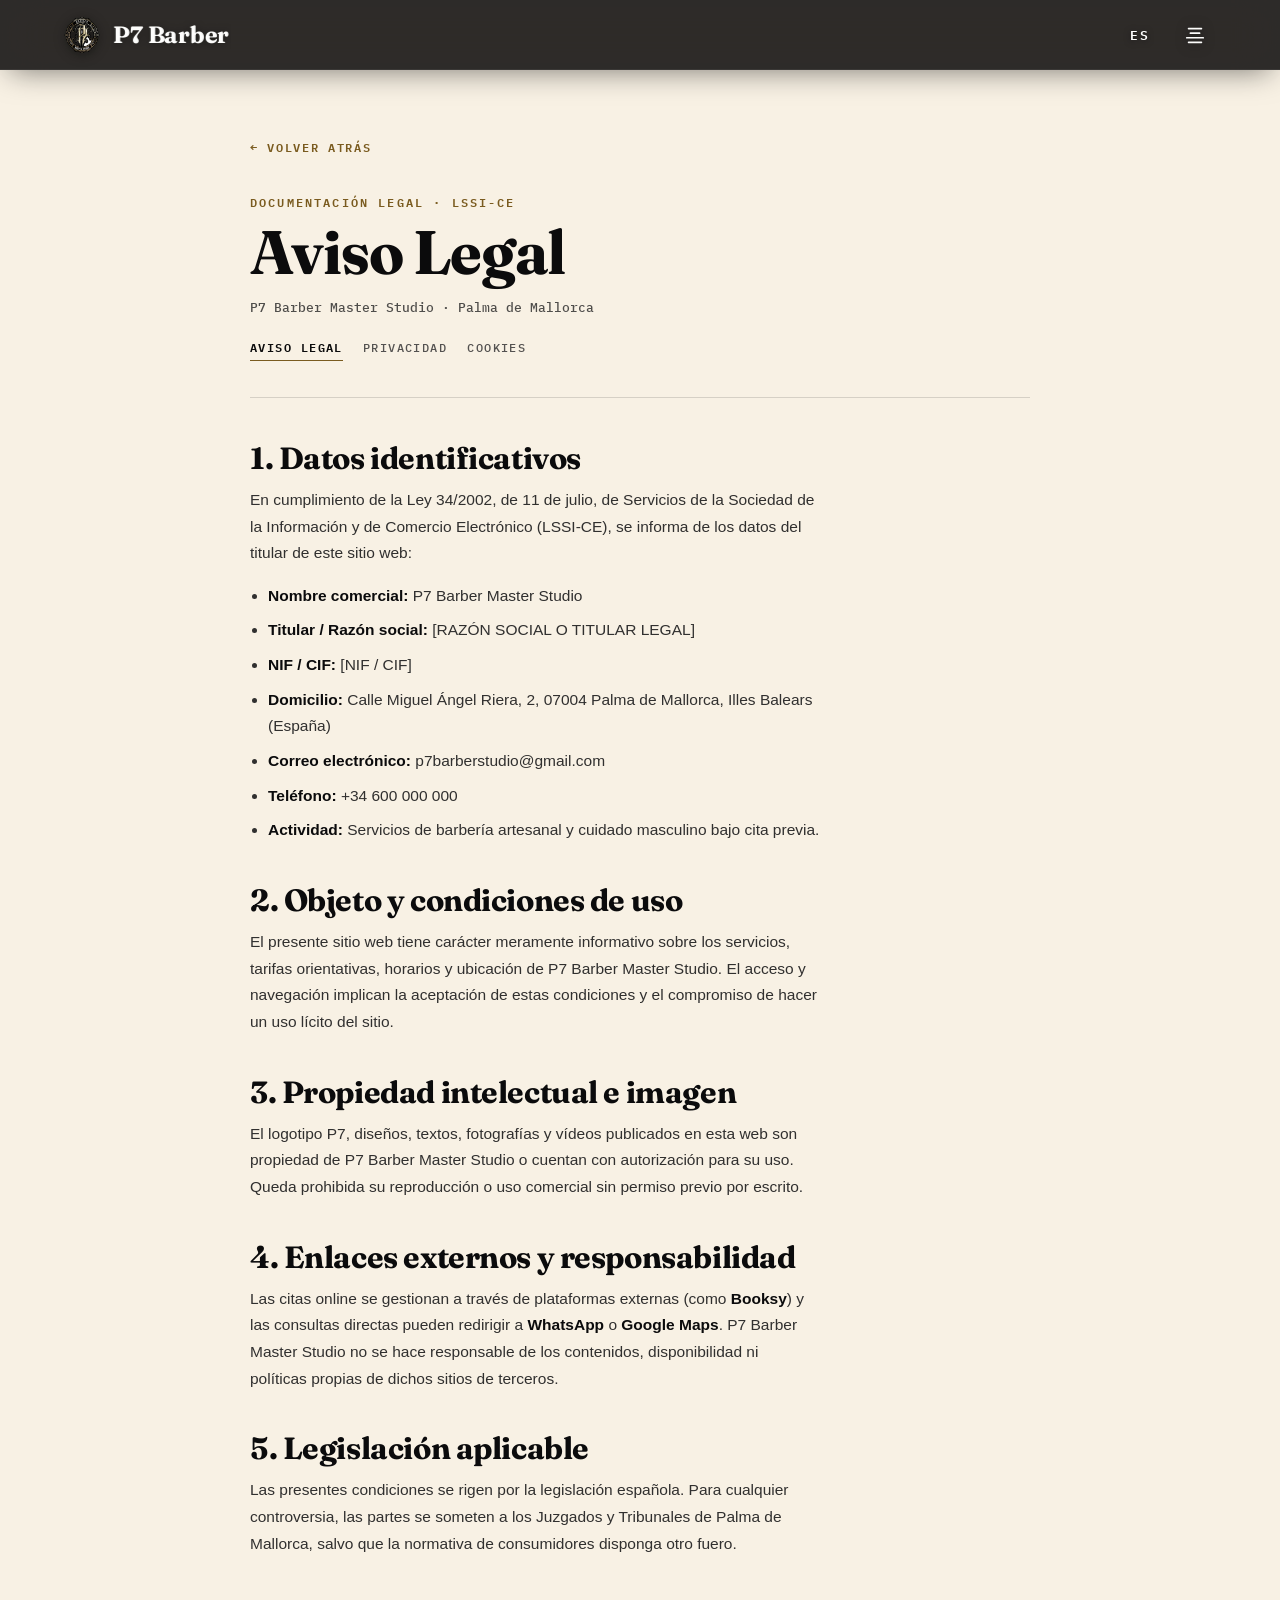
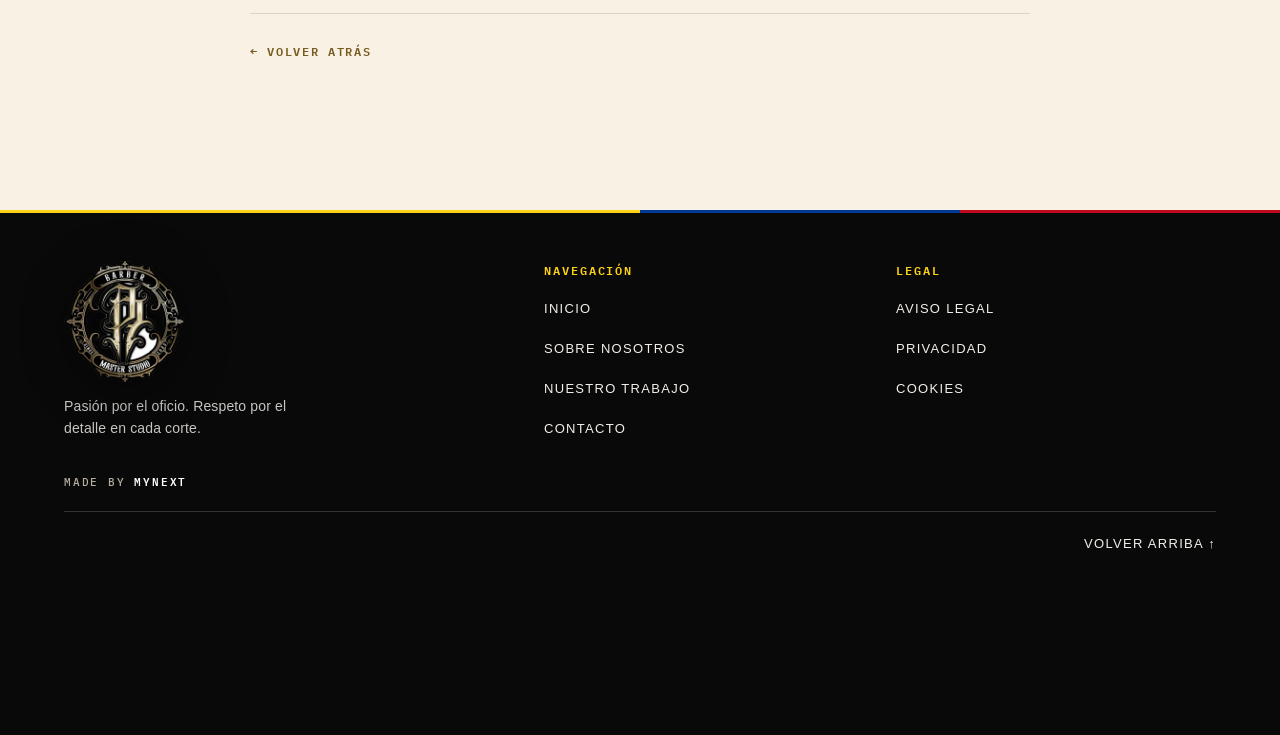
==== commit 27910ef7: "fix(header): garantiza visibilidad del icono menu movil sobre video Hero en Safari iOS (CSS puro sin" ====
--- a/aviso-legal.html
+++ b/aviso-legal.html
@@ -16,7 +16,7 @@
   <link rel="stylesheet" href="https://api.fontshare.com/v2/css?f[]=switzer@400,500,600,700&display=swap">
   <link rel="stylesheet" href="./assets/css/fonts.css?v=20261123e" />
   <link rel="stylesheet" href="./assets/css/site.css?v=20261123e" />
-  <link rel="stylesheet" href="./assets/css/header.css?v=20261123i" />
+  <link rel="stylesheet" href="./assets/css/header.css?v=20261123j" />
   <link rel="stylesheet" href="./assets/css/legal.css?v=20261123e" />
   <link rel="stylesheet" href="./assets/css/footer.css?v=20261123e" />
 </head>
@@ -34,10 +34,10 @@
         <button type="button" id="p7-menu-toggle" class="p7-menu-trigger" aria-label="Abrir menú de navegación" data-i18n-attr="aria-label:a11y.openMenu" aria-controls="p7-mobile-drawer" aria-expanded="false">
           <svg class="p7-align-icon" width="20" height="20" viewBox="0 0 24 24" aria-hidden="true">
             <g fill="none" stroke="currentColor" stroke-linecap="round" stroke-linejoin="round" stroke-width="1.85">
-              <path stroke-dasharray="10" stroke-dashoffset="10" d="M12 5h7M12 5h-7"><animate fill="freeze" attributeName="stroke-dashoffset" dur="0.2s" values="10;0" /></path>
-              <path stroke-dasharray="8" stroke-dashoffset="8" d="M12 10h5M12 10h-5"><animate fill="freeze" attributeName="stroke-dashoffset" begin="0.16s" dur="0.2s" values="8;0" /></path>
-              <path stroke-dasharray="12" stroke-dashoffset="12" d="M12 15h9M12 15h-9"><animate fill="freeze" attributeName="stroke-dashoffset" begin="0.3s" dur="0.2s" values="12;0" /></path>
-              <path stroke-dasharray="10" stroke-dashoffset="10" d="M12 20h7M12 20h-7"><animate fill="freeze" attributeName="stroke-dashoffset" begin="0.34s" dur="0.2s" values="10;0" /></path>
+              <path d="M12 5h7M12 5h-7" />
+              <path d="M12 10h5M12 10h-5" />
+              <path d="M12 15h9M12 15h-9" />
+              <path d="M12 20h7M12 20h-7" />
             </g>
           </svg>
         </button>
@@ -171,10 +171,10 @@
           <button type="button" id="p7-curved-close" class="p7-menu-trigger p7-menu-trigger--dark" aria-label="Cerrar menú" data-i18n-attr="aria-label:a11y.closeMenuShort">
             <svg class="p7-align-icon" width="20" height="20" viewBox="0 0 24 24" aria-hidden="true">
               <g fill="none" stroke="currentColor" stroke-linecap="round" stroke-linejoin="round" stroke-width="1.85">
-                <path stroke-dasharray="10" stroke-dashoffset="10" d="M12 5h7M12 5h-7"><animate fill="freeze" attributeName="stroke-dashoffset" dur="0.2s" values="10;0" /></path>
-                <path stroke-dasharray="8" stroke-dashoffset="8" d="M12 10h5M12 10h-5"><animate fill="freeze" attributeName="stroke-dashoffset" begin="0.16s" dur="0.2s" values="8;0" /></path>
-                <path stroke-dasharray="12" stroke-dashoffset="12" d="M12 15h9M12 15h-9"><animate fill="freeze" attributeName="stroke-dashoffset" begin="0.3s" dur="0.2s" values="12;0" /></path>
-                <path stroke-dasharray="10" stroke-dashoffset="10" d="M12 20h7M12 20h-7"><animate fill="freeze" attributeName="stroke-dashoffset" begin="0.34s" dur="0.2s" values="10;0" /></path>
+                <path d="M12 5h7M12 5h-7" />
+                <path d="M12 10h5M12 10h-5" />
+                <path d="M12 15h9M12 15h-9" />
+                <path d="M12 20h7M12 20h-7" />
               </g>
             </svg>
           </button>
@@ -304,7 +304,7 @@
   <script defer src="./assets/js/i18n/de.js?v=20261123g"></script>
   <script defer src="./assets/js/i18n/engine.js?v=20261123g"></script>
   <script defer src="./assets/js/nav-memory.js?v=20261123e"></script>
-  <script defer src="./assets/js/header.js?v=20261123h"></script>
+  <script defer src="./assets/js/header.js?v=20261123i"></script>
   <script defer src="./assets/js/footer.js?v=20261123e"></script>
 </body>
 </html>
--- a/assets/css/header.css
+++ b/assets/css/header.css
@@ -56,6 +56,9 @@
   box-shadow: none;
   backdrop-filter: none;
   -webkit-backdrop-filter: none;
+  isolation: isolate;
+  transform: translate3d(0, 0, 0);
+  -webkit-transform: translate3d(0, 0, 0);
   transition:
     background-color 420ms var(--p7-hdr-ease),
     box-shadow 420ms var(--p7-hdr-ease),
@@ -184,9 +187,13 @@
 
 /* Acciones derecha */
 .p7-header-actions {
+  position: relative;
+  z-index: 2;
   display: inline-flex;
   align-items: center;
   gap: 12px;
+  transform: translate3d(0, 0, 0);
+  -webkit-transform: translate3d(0, 0, 0);
 }
 
 /* Botón Reservar (oculto en móvil para dejar barra ultra limpia; visible en escritorio) */
@@ -242,6 +249,46 @@
   color: var(--p7-hdr-red);
   filter: drop-shadow(0 1px 6px rgba(0, 0, 0, 0.55));
   transition: color 220ms ease, transform 220ms var(--p7-hdr-ease);
+}
+
+.p7-align-icon path {
+  stroke-dasharray: 12;
+  stroke-dashoffset: 0;
+}
+
+@keyframes p7AlignDraw {
+  0% {
+    stroke-dashoffset: 12;
+  }
+  100% {
+    stroke-dashoffset: 0;
+  }
+}
+
+@media (prefers-reduced-motion: no-preference) {
+  .p7-align-icon path {
+    animation: p7AlignDraw 260ms var(--p7-hdr-ease) backwards;
+  }
+
+  .p7-align-icon path:nth-child(1) {
+    animation-delay: 80ms;
+  }
+
+  .p7-align-icon path:nth-child(2) {
+    animation-delay: 160ms;
+  }
+
+  .p7-align-icon path:nth-child(3) {
+    animation-delay: 240ms;
+  }
+
+  .p7-align-icon path:nth-child(4) {
+    animation-delay: 300ms;
+  }
+
+  .p7-align-icon.is-resetting path {
+    animation: none;
+  }
 }
 
 .p7-menu-trigger:hover .p7-align-icon {
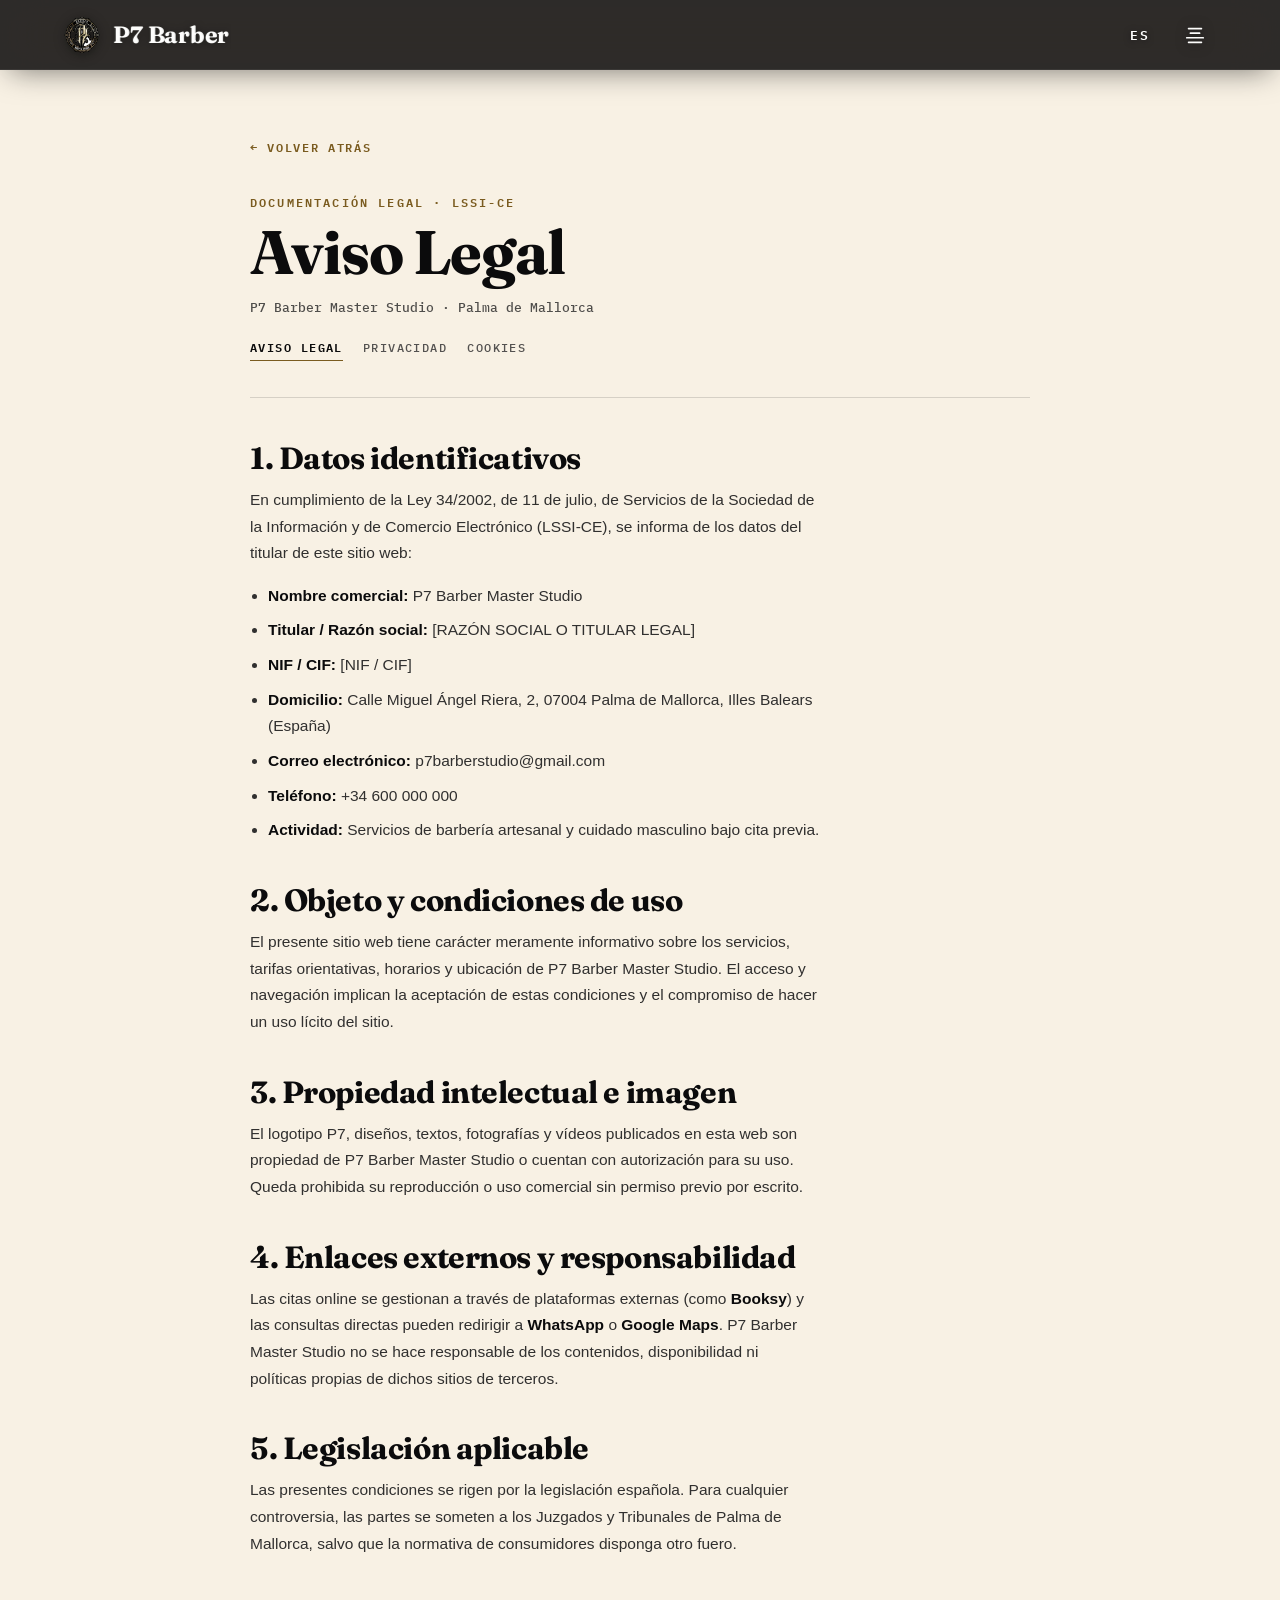
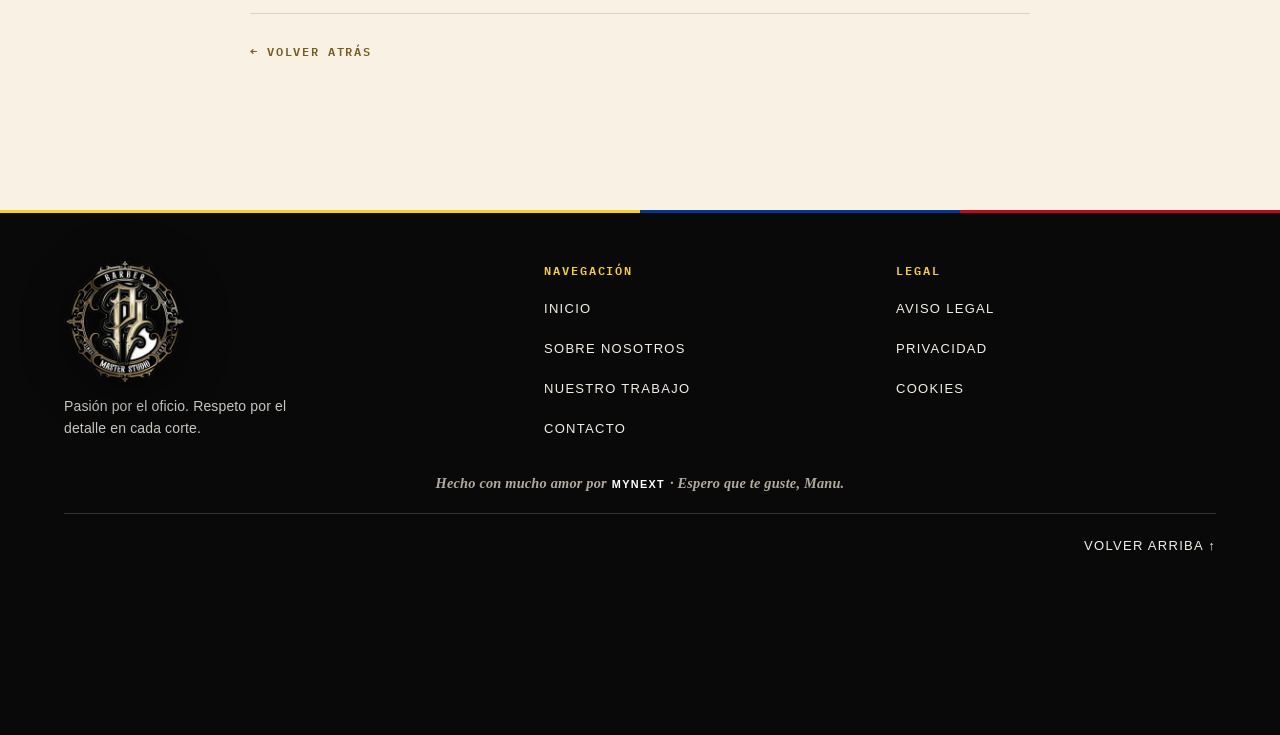
==== commit 0854dd24: "feat(v1): videos Hero responsive movil/tablet y desktop + blindaje autoplay iOS, logo showcase, equi" ====
--- a/aviso-legal.html
+++ b/aviso-legal.html
@@ -15,10 +15,10 @@
   <link rel="stylesheet" href="https://fonts.googleapis.com/css2?family=Fraunces:ital,opsz,wght@0,9..144,600;0,9..144,700;0,9..144,800;1,9..144,600&family=IBM+Plex+Mono:wght@500;600&display=swap">
   <link rel="stylesheet" href="https://api.fontshare.com/v2/css?f[]=switzer@400,500,600,700&display=swap">
   <link rel="stylesheet" href="./assets/css/fonts.css?v=20261123e" />
-  <link rel="stylesheet" href="./assets/css/site.css?v=20261123e" />
+  <link rel="stylesheet" href="./assets/css/site.css?v=20261124b" />
   <link rel="stylesheet" href="./assets/css/header.css?v=20261123j" />
   <link rel="stylesheet" href="./assets/css/legal.css?v=20261123e" />
-  <link rel="stylesheet" href="./assets/css/footer.css?v=20261123e" />
+  <link rel="stylesheet" href="./assets/css/footer.css?v=20261124b" />
 </head>
 <body class="legal-page">
   <a href="#main-content" class="skip-link" data-i18n="a11y.skip">Saltar al contenido</a>
@@ -290,7 +290,7 @@
       </nav>
     </div>
     <div class="hwf-credits">
-      <a href="https://mynextbymusa.com" target="_blank" rel="noopener noreferrer" class="hwf-credit-link">Made by <strong>MYNEXT</strong></a>
+      <a href="https://mynextbymusa.com" target="_blank" rel="noopener noreferrer" class="hwf-credit-link">Hecho con mucho amor por <strong>MYNEXT</strong> · Espero que te guste, Manu.</a>
     </div>
     <div class="hwf-rule">
       <div class="hwf-rule-inner">
@@ -299,9 +299,9 @@
     </div>
   </footer>
 
-  <script defer src="./assets/js/i18n/es.js?v=20261123g"></script>
-  <script defer src="./assets/js/i18n/en.js?v=20261123g"></script>
-  <script defer src="./assets/js/i18n/de.js?v=20261123g"></script>
+  <script defer src="./assets/js/i18n/es.js?v=20261124a"></script>
+  <script defer src="./assets/js/i18n/en.js?v=20261124a"></script>
+  <script defer src="./assets/js/i18n/de.js?v=20261124a"></script>
   <script defer src="./assets/js/i18n/engine.js?v=20261123g"></script>
   <script defer src="./assets/js/nav-memory.js?v=20261123e"></script>
   <script defer src="./assets/js/header.js?v=20261123i"></script>
--- a/assets/css/site.css
+++ b/assets/css/site.css
@@ -755,6 +755,36 @@
     rgba(11, 11, 12, 0.42) 55%,
     rgba(11, 11, 12, 0.72) 100%
   );
+}
+
+.hero-bottom-overlay .liquid-glass-btn {
+  color: #FFFFFF;
+  text-shadow: 0 1px 4px rgba(0, 0, 0, 0.55);
+}
+
+.hero-bottom-overlay .liquid-glass-surface {
+  background: rgba(10, 9, 9, 0.56);
+  border: 1.5px solid var(--p7-colombia-red, #C1091E);
+  box-shadow:
+    0 0 18px rgba(var(--p7-colombia-red-rgb, 193, 9, 30), 0.48),
+    0 8px 24px rgba(0, 0, 0, 0.42),
+    inset 0 1px 0 rgba(255, 255, 255, 0.22),
+    inset 0 -1px 0 rgba(var(--p7-colombia-red-rgb, 193, 9, 30), 0.35);
+}
+
+.hero-bottom-overlay .liquid-glass-blur {
+  -webkit-backdrop-filter: blur(14px) saturate(140%);
+  backdrop-filter: url("#container-glass") blur(12px) saturate(140%);
+}
+
+.hero-bottom-overlay .liquid-glass-btn:hover .liquid-glass-surface {
+  background: rgba(10, 9, 9, 0.68);
+  border-color: var(--p7-colombia-red, #C1091E);
+  box-shadow:
+    0 0 26px rgba(var(--p7-colombia-red-rgb, 193, 9, 30), 0.72),
+    0 10px 28px rgba(0, 0, 0, 0.52),
+    inset 0 1px 0 rgba(255, 255, 255, 0.30),
+    inset 0 0 0 0.5px rgba(var(--p7-colombia-red-rgb, 193, 9, 30), 0.65);
 }
 
 @media (max-width: 767px) {
@@ -843,10 +873,22 @@
   width: 100%;
   height: 100%;
   object-fit: cover;
+  object-position: center center;
 }
 
 .hero-video {
   z-index: 1;
+  pointer-events: none;
+}
+
+/* Ocultar icono Play nativo de Safari iOS en Modo Bajo Consumo */
+.hero-video::-webkit-media-controls,
+.hero-video::-webkit-media-controls-panel,
+.hero-video::-webkit-media-controls-play-button,
+.hero-video::-webkit-media-controls-start-playback-button {
+  display: none !important;
+  -webkit-appearance: none;
+  opacity: 0;
 }
 
 .hero-video.is-unavailable {
@@ -854,7 +896,7 @@
 }
 
 /* Viñetas elípticas curvas en azul profundo superior e inferior del Hero (solo móvil y tablet) */
-@media (max-width: 1024px) {
+@media (max-width: 1024.98px) {
   .hero-media::before,
   .hero-media::after {
     content: '';
--- a/assets/css/footer.css
+++ b/assets/css/footer.css
@@ -167,33 +167,44 @@
   opacity: 1;
 }
 
-/* Créditos MYNEXT (encima de la línea separadora) */
+/* Créditos MYNEXT (centrados encima de la línea separadora · estilo editorial delicado) */
 .hwf-credits {
   position: relative;
   z-index: 1;
   width: 100%;
   max-width: 1320px;
   margin-inline: auto;
-  padding: clamp(18px, 2.4vw, 26px) var(--gutter, clamp(20px, 5vw, 80px)) 0;
+  padding: clamp(20px, 2.6vw, 28px) var(--gutter, clamp(20px, 5vw, 80px)) 0;
   display: flex;
-  justify-content: flex-start;
-  font-family: var(--hwf-accent);
-  font-size: 0.7rem;
-  letter-spacing: 0.16em;
-  text-transform: uppercase;
+  justify-content: center;
+  text-align: center;
 }
 
 .hwf-credit-link {
-  font-family: var(--hwf-accent);
-  font-size: 0.7rem;
-  font-weight: 500;
-  color: rgba(243, 234, 216, 0.74);
+  display: inline-flex;
+  flex-wrap: wrap;
+  align-items: baseline;
+  justify-content: center;
+  gap: 0 5px;
+  font-family: var(--font-display, 'Fraunces', serif);
+  font-style: italic;
+  font-size: 0.78rem;
+  font-weight: 600;
+  letter-spacing: 0.015em;
+  line-height: 1.5;
+  text-transform: none;
+  color: rgba(243, 234, 216, 0.72);
   text-decoration: none;
   transition: color 220ms ease;
 }
 
 .hwf-credit-link strong {
+  font-family: var(--font-sans, 'Switzer', sans-serif);
+  font-style: normal;
+  font-size: 0.68rem;
   font-weight: 600;
+  letter-spacing: 0.12em;
+  text-transform: uppercase;
   color: #FFFFFF;
   transition: color 220ms ease;
 }
@@ -292,8 +303,10 @@
   .hwf-credits {
     justify-content: center;
     padding: 16px var(--gutter, 20px) 0;
-    font-size: 0.7rem;
-    letter-spacing: 0.14em;
+  }
+
+  .hwf-credit-link {
+    font-size: 0.74rem;
   }
 
   .hwf-rule {
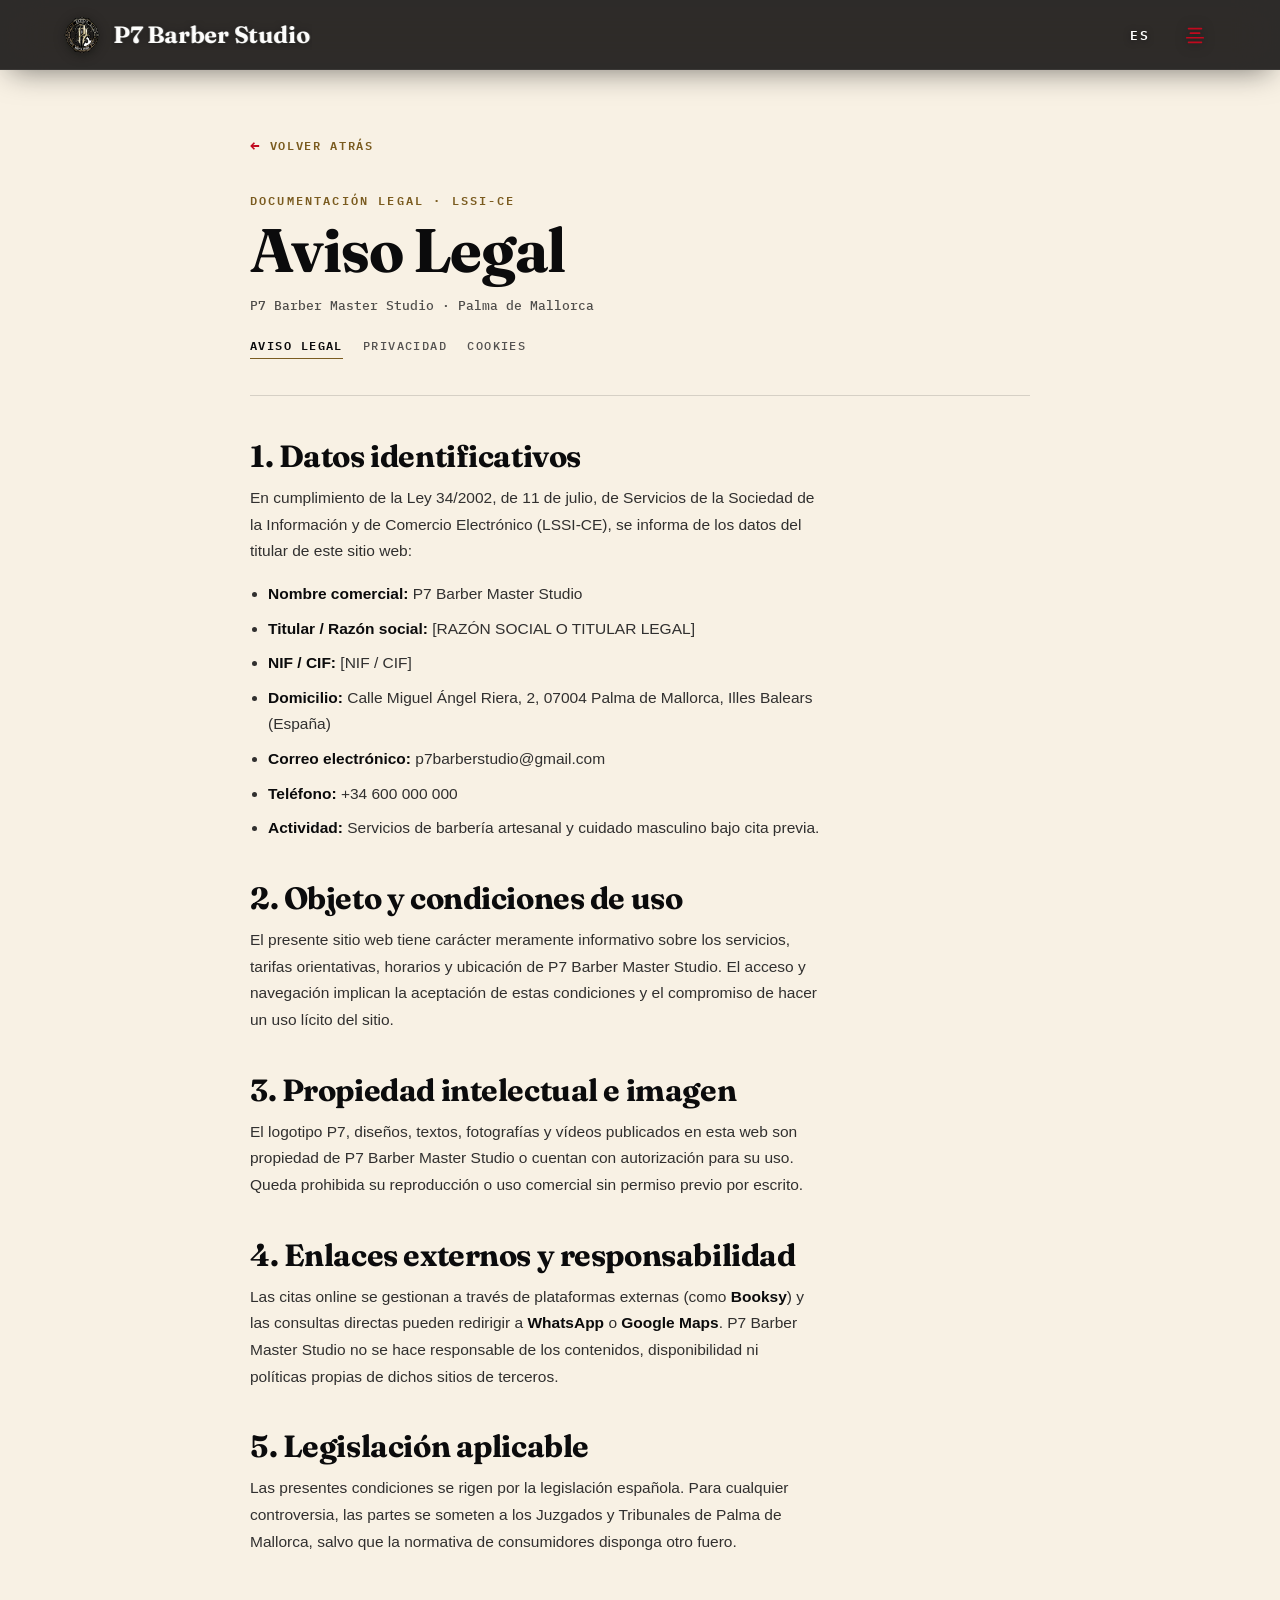
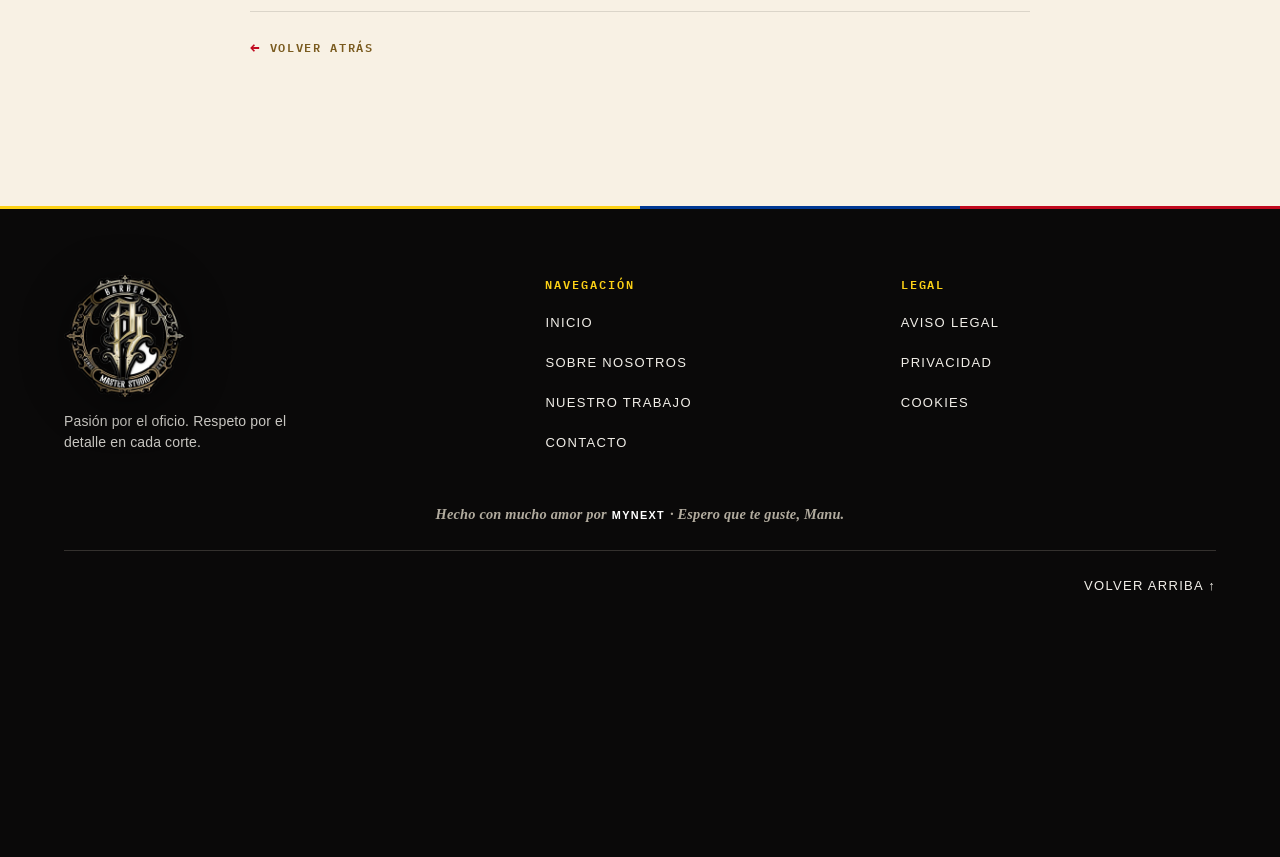
==== commit 0c52399f: "feat(v1): animaciones 21st.dev titulos y galeria, marca personal ManuelCuts, SVG reserva + estrellas" ====
--- a/aviso-legal.html
+++ b/aviso-legal.html
@@ -15,10 +15,10 @@
   <link rel="stylesheet" href="https://fonts.googleapis.com/css2?family=Fraunces:ital,opsz,wght@0,9..144,600;0,9..144,700;0,9..144,800;1,9..144,600&family=IBM+Plex+Mono:wght@500;600&display=swap">
   <link rel="stylesheet" href="https://api.fontshare.com/v2/css?f[]=switzer@400,500,600,700&display=swap">
   <link rel="stylesheet" href="./assets/css/fonts.css?v=20261123e" />
-  <link rel="stylesheet" href="./assets/css/site.css?v=20261124b" />
-  <link rel="stylesheet" href="./assets/css/header.css?v=20261123j" />
-  <link rel="stylesheet" href="./assets/css/legal.css?v=20261123e" />
-  <link rel="stylesheet" href="./assets/css/footer.css?v=20261124b" />
+  <link rel="stylesheet" href="./assets/css/site.css?v=20261124f" />
+  <link rel="stylesheet" href="./assets/css/header.css?v=20261124e" />
+  <link rel="stylesheet" href="./assets/css/legal.css?v=20261124f" />
+  <link rel="stylesheet" href="./assets/css/footer.css?v=20261124h" />
 </head>
 <body class="legal-page">
   <a href="#main-content" class="skip-link" data-i18n="a11y.skip">Saltar al contenido</a>
@@ -28,7 +28,7 @@
     <div class="p7-header-inner">
       <a href="./index.html#inicio" class="p7-brand" aria-label="P7 Barber Master Studio — Inicio" data-i18n-attr="aria-label:a11y.brandHome">
         <span class="p7-brand-crest"><img src="./assets/img/opt/logo-p7-256w.webp" alt="Escudo P7 Barber Master Studio" data-i18n-attr="alt:a11y.logoAlt" width="36" height="36" decoding="async" /></span>
-        <span class="p7-brand-text"><span class="p7-brand-name">P7 Barber</span></span>
+        <span class="p7-brand-text"><span class="p7-brand-name">P7 Barber Studio</span></span>
       </a>
       <div class="p7-header-actions">
         <button type="button" id="p7-menu-toggle" class="p7-menu-trigger" aria-label="Abrir menú de navegación" data-i18n-attr="aria-label:a11y.openMenu" aria-controls="p7-mobile-drawer" aria-expanded="false">
@@ -77,7 +77,7 @@
             decoding="async"
           >
         </span>
-        <span class="p7-brand-name">P7 Barber</span>
+        <span class="p7-brand-name">P7 Barber Studio</span>
       </a>
 
       <button
@@ -203,7 +203,7 @@
   <!-- CONTENIDO LEGAL -->
   <main id="main-content" class="legal-main">
     <article class="legal-shell">
-      <a href="./index.html#p7-halftone-footer" class="legal-back" data-nav-back data-i18n="legal.back">← Volver atrás</a>
+      <a href="./index.html#p7-halftone-footer" class="legal-back" data-nav-back><span class="legal-back-arrow" aria-hidden="true">←</span><span data-i18n="team.back">Volver atrás</span></a>
 
       <header class="legal-header">
         <span class="legal-kicker" data-i18n="aviso.kicker">Documentación legal · LSSI-CE</span>
@@ -253,7 +253,7 @@
       </div>
 
       <div class="legal-foot-nav">
-        <a href="./index.html#p7-halftone-footer" class="legal-back" data-nav-back data-i18n="legal.back">← Volver atrás</a>
+        <a href="./index.html#p7-halftone-footer" class="legal-back" data-nav-back><span class="legal-back-arrow" aria-hidden="true">←</span><span data-i18n="team.back">Volver atrás</span></a>
       </div>
     </article>
   </main>
--- a/assets/css/site.css
+++ b/assets/css/site.css
@@ -895,7 +895,7 @@
   display: none;
 }
 
-/* Viñetas elípticas curvas en azul profundo superior e inferior del Hero (solo móvil y tablet) */
+/* Difusor superior estilo Arko (fino y sin corte) + difusor inferior curvado suave (móvil y tablet) */
 @media (max-width: 1024.98px) {
   .hero-media::before,
   .hero-media::after {
@@ -907,32 +907,47 @@
     pointer-events: none;
   }
 
+  /* Arriba: degradado azul profundo ultra suave que se disuelve a 0% real bajo el header */
   .hero-media::before {
     top: 0;
-    height: clamp(94px, 14vh, 134px);
+    height: clamp(86px, 12.5vh, 118px);
+    background: linear-gradient(
+      to bottom,
+      rgba(6, 17, 38, 0.86) 0%,
+      rgba(6, 17, 38, 0.62) 28%,
+      rgba(11, 28, 58, 0.28) 58%,
+      rgba(11, 28, 58, 0.07) 82%,
+      rgba(6, 17, 38, 0) 100%
+    );
+  }
+
+  /* Abajo: curva cóncava compacta (más bajita en el centro) + máscara a 0% sin cortes rectos */
+  .hero-media::after {
+    bottom: 0;
+    height: clamp(92px, 13.5vh, 126px);
     background:
       radial-gradient(
-        ellipse 82% 118% at 50% 100%,
+        ellipse 88% 124% at 50% 0%,
         rgba(6, 17, 38, 0) 0%,
-        rgba(6, 17, 38, 0) 48%,
-        rgba(11, 28, 58, 0.34) 70%,
-        rgba(6, 17, 38, 0.72) 88%,
-        rgba(6, 17, 38, 0.90) 100%
+        rgba(6, 17, 38, 0) 50%,
+        rgba(11, 28, 58, 0.30) 68%,
+        rgba(6, 17, 38, 0.74) 86%,
+        rgba(6, 17, 38, 0.94) 100%
       );
-  }
-
-  .hero-media::after {
-    bottom: 0;
-    height: clamp(104px, 15.5vh, 146px);
-    background:
-      radial-gradient(
-        ellipse 82% 118% at 50% 0%,
-        rgba(6, 17, 38, 0) 0%,
-        rgba(6, 17, 38, 0) 46%,
-        rgba(11, 28, 58, 0.36) 70%,
-        rgba(6, 17, 38, 0.74) 88%,
-        rgba(6, 17, 38, 0.92) 100%
-      );
+    -webkit-mask-image: linear-gradient(
+      to top,
+      #000 0%,
+      #000 40%,
+      rgba(0, 0, 0, 0.42) 72%,
+      transparent 100%
+    );
+    mask-image: linear-gradient(
+      to top,
+      #000 0%,
+      #000 40%,
+      rgba(0, 0, 0, 0.42) 72%,
+      transparent 100%
+    );
   }
 
   .hero-bottom-overlay {
@@ -1700,3 +1715,90 @@
   font-size: 0.875rem;
   color: var(--cream-ink-muted);
 }
+
+/* ==========================================================================
+   ANIMACIÓN EDITORIAL DE TÍTULOS (21st.dev TextEffect Per Char — 1 sola vez)
+   GPU puro (opacity + translate3d), sin blur, 100% responsive y accesible
+   ========================================================================== */
+
+.p7-te-word {
+  display: inline-block;
+  white-space: nowrap;
+}
+
+.p7-te-char {
+  display: inline-block;
+}
+
+@media (prefers-reduced-motion: no-preference) {
+  .p7-te-ready .p7-te-char {
+    opacity: 0;
+    transform: translate3d(0, 0.14em, 0);
+    will-change: opacity, transform;
+    transition:
+      opacity 580ms cubic-bezier(0.25, 0.85, 0.35, 1) calc(var(--te-i, 0) * 48ms),
+      transform 640ms cubic-bezier(0.25, 0.85, 0.35, 1) calc(var(--te-i, 0) * 48ms);
+  }
+
+  .p7-te-ready.is-te-visible .p7-te-char {
+    opacity: 1;
+    transform: translate3d(0, 0, 0);
+  }
+
+  .p7-te-ready.is-te-done .p7-te-char {
+    will-change: auto;
+  }
+}
+
+@media (prefers-reduced-motion: reduce) {
+  .p7-te-ready .p7-te-char {
+    opacity: 1;
+    transform: none;
+    transition: none;
+  }
+}
+
+/* ==========================================================================
+   ANIMACIÓN FLIP TEXT SOLO PARA TÍTULO HERO (21st.dev FlipText — 1 sola vez)
+   ========================================================================== */
+
+.p7-flip-word {
+  display: inline-block;
+  white-space: nowrap;
+  perspective: 600px;
+}
+
+.p7-flip-char {
+  display: inline-block;
+  transform-origin: 50% 50%;
+  backface-visibility: hidden;
+  -webkit-backface-visibility: hidden;
+}
+
+@media (prefers-reduced-motion: no-preference) {
+  .p7-flip-ready .p7-flip-char {
+    opacity: 0;
+    transform: rotateX(-90deg);
+    will-change: opacity, transform;
+    transition:
+      opacity 500ms cubic-bezier(0.22, 1, 0.36, 1) calc(var(--flip-i, 0) * 55ms),
+      transform 520ms cubic-bezier(0.22, 1, 0.36, 1) calc(var(--flip-i, 0) * 55ms);
+  }
+
+  .p7-flip-ready.is-flip-visible .p7-flip-char {
+    opacity: 1;
+    transform: rotateX(0deg);
+  }
+
+  .p7-flip-ready.is-flip-done .p7-flip-char {
+    will-change: auto;
+  }
+}
+
+@media (prefers-reduced-motion: reduce) {
+  .p7-flip-ready .p7-flip-char {
+    opacity: 1;
+    transform: none;
+    transition: none;
+  }
+}
--- a/assets/css/header.css
+++ b/assets/css/header.css
@@ -363,11 +363,11 @@
 
 @media (min-width: 1024px) {
   .p7-menu-trigger .p7-align-icon {
-    color: var(--p7-hdr-cream);
+    color: var(--p7-hdr-red);
   }
 
   .p7-menu-trigger:hover .p7-align-icon {
-    color: var(--p7-hdr-gold);
+    color: #e0152d;
   }
 }
 
--- a/assets/css/legal.css
+++ b/assets/css/legal.css
@@ -35,6 +35,12 @@
   color: #7A5B1F;
   text-decoration: none;
   transition: color 200ms ease, transform 200ms cubic-bezier(0.16, 1, 0.3, 1);
+}
+
+.legal-back-arrow {
+  color: #C1091E;
+  font-size: 0.95rem;
+  line-height: 1;
 }
 
 .legal-back:hover {
--- a/assets/css/footer.css
+++ b/assets/css/footer.css
@@ -306,7 +306,14 @@
   }
 
   .hwf-credit-link {
-    font-size: 0.74rem;
+    font-size: 0.64rem;
+    letter-spacing: 0.01em;
+    gap: 0 4px;
+  }
+
+  .hwf-credit-link strong {
+    font-size: 0.56rem;
+    letter-spacing: 0.1em;
   }
 
   .hwf-rule {
@@ -322,7 +329,31 @@
 
 @media (min-width: 680px) and (max-width: 1023px) {
   .hwf-root {
-    height: 490px;
+    height: 540px;
+  }
+}
+
+/* Escritorio (>= 1024px): Más respiro vertical entre columnas, créditos, línea y wordmark */
+@media (min-width: 1024px) {
+  .hwf-root {
+    height: clamp(610px, 72svh, 700px);
+  }
+
+  .hwf-top {
+    padding-top: clamp(48px, 5.2vw, 68px);
+    gap: 28px 40px;
+  }
+
+  .hwf-credits {
+    padding-top: clamp(32px, 3.6vw, 44px);
+  }
+
+  .hwf-rule {
+    padding-top: clamp(18px, 2.2vw, 26px);
+  }
+
+  .hwf-rule-inner {
+    padding-top: 18px;
   }
 }
 
